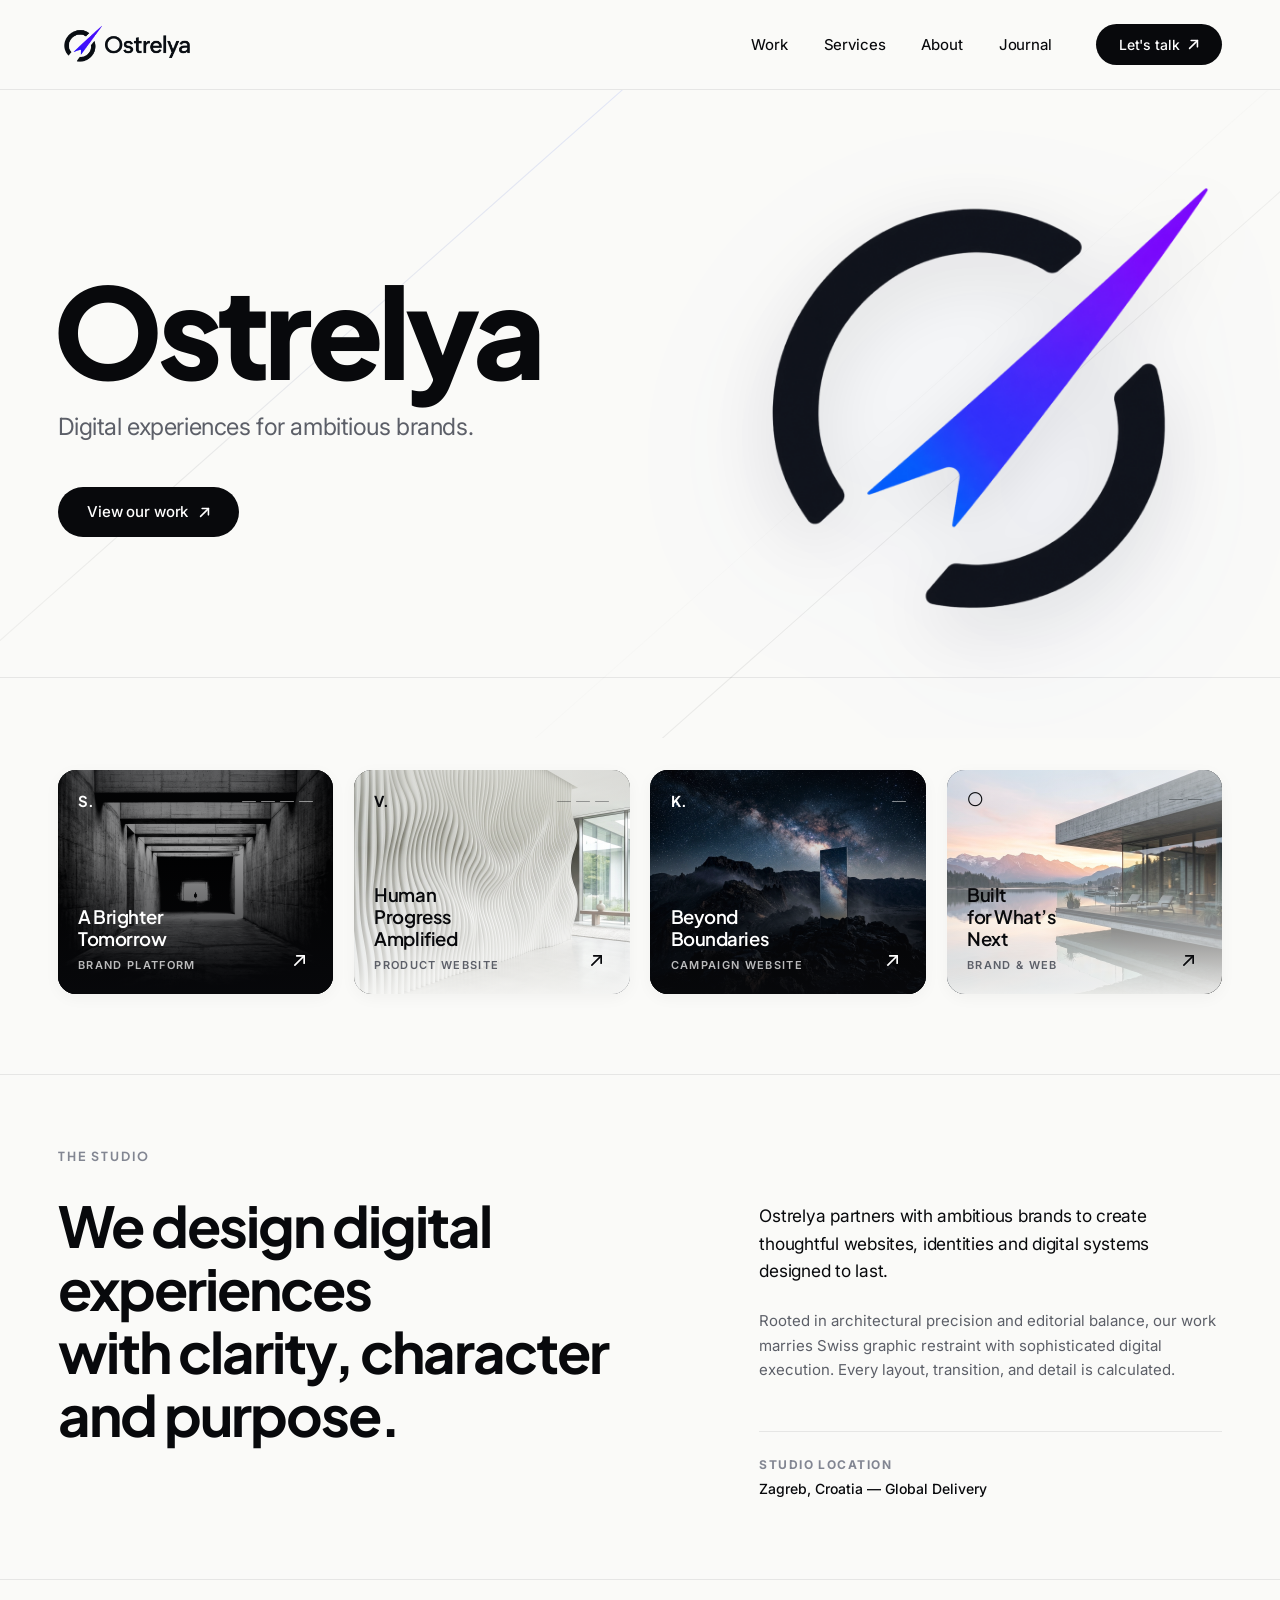
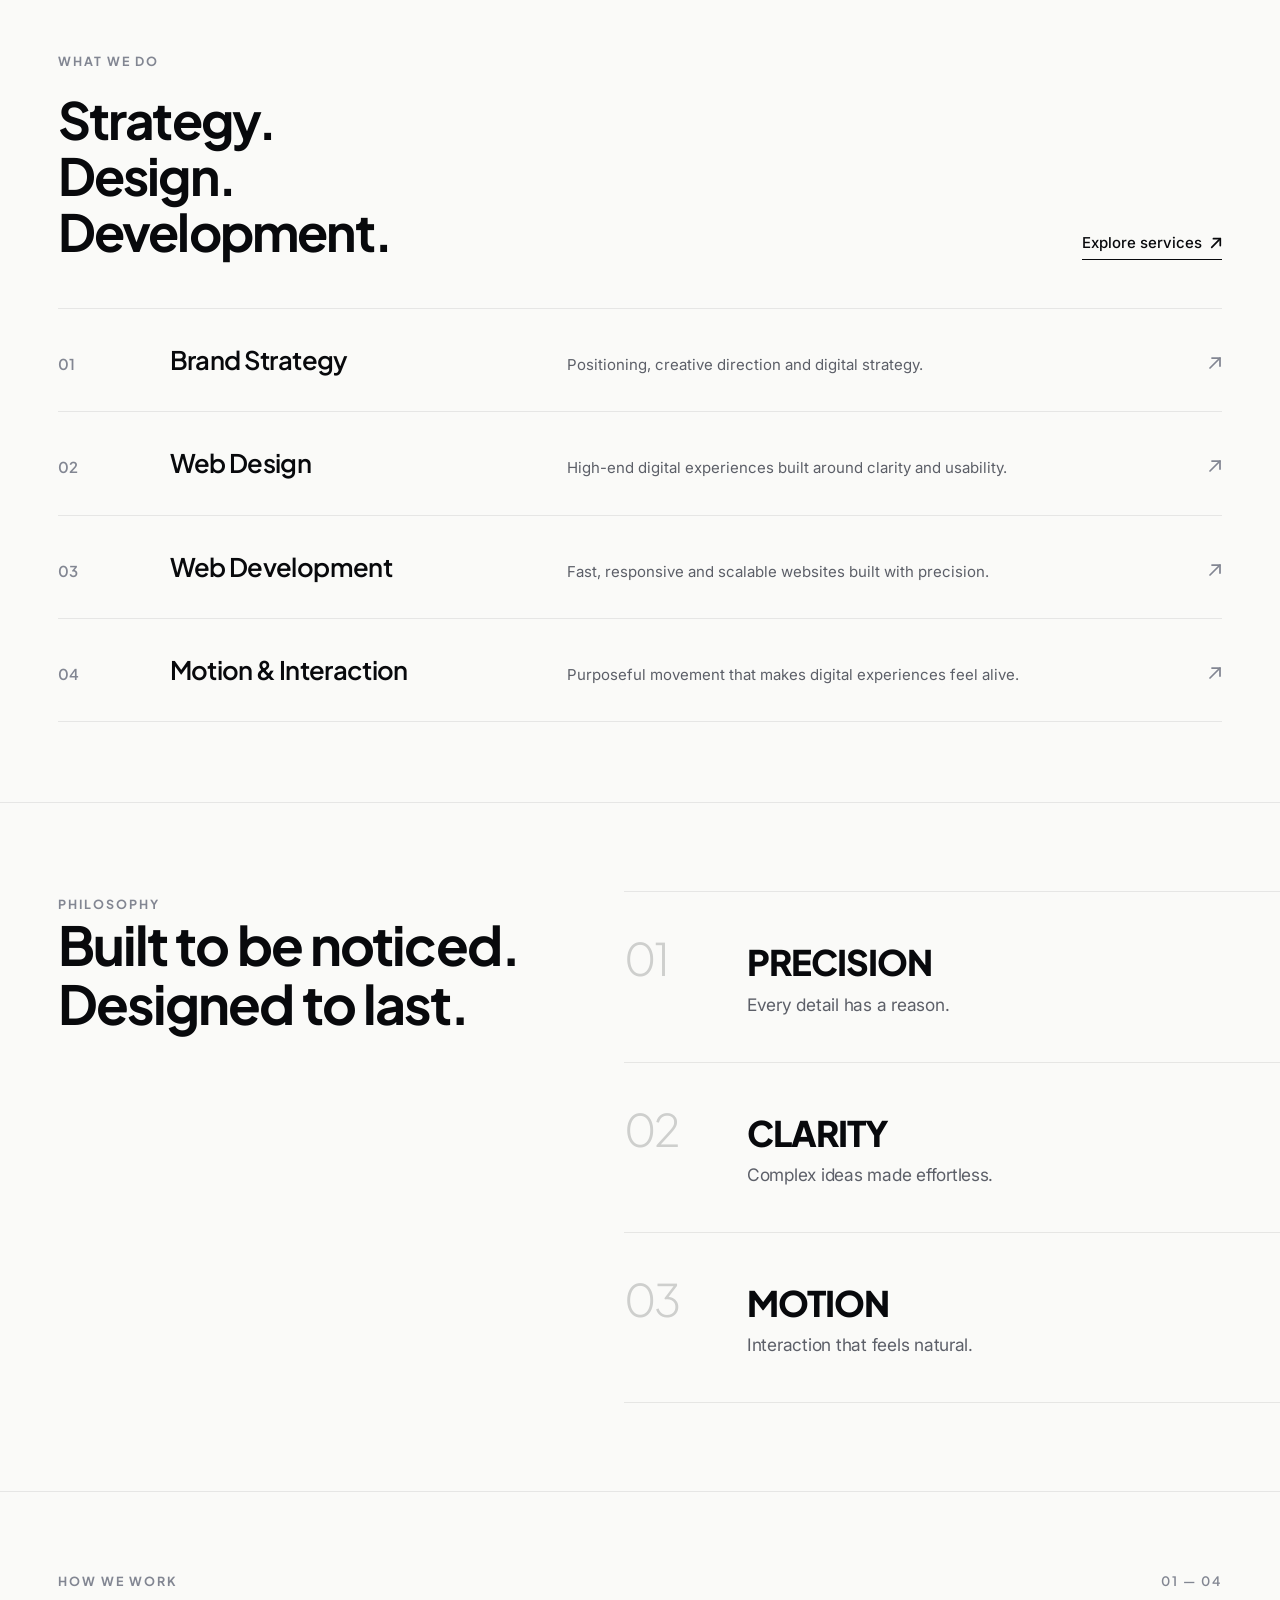
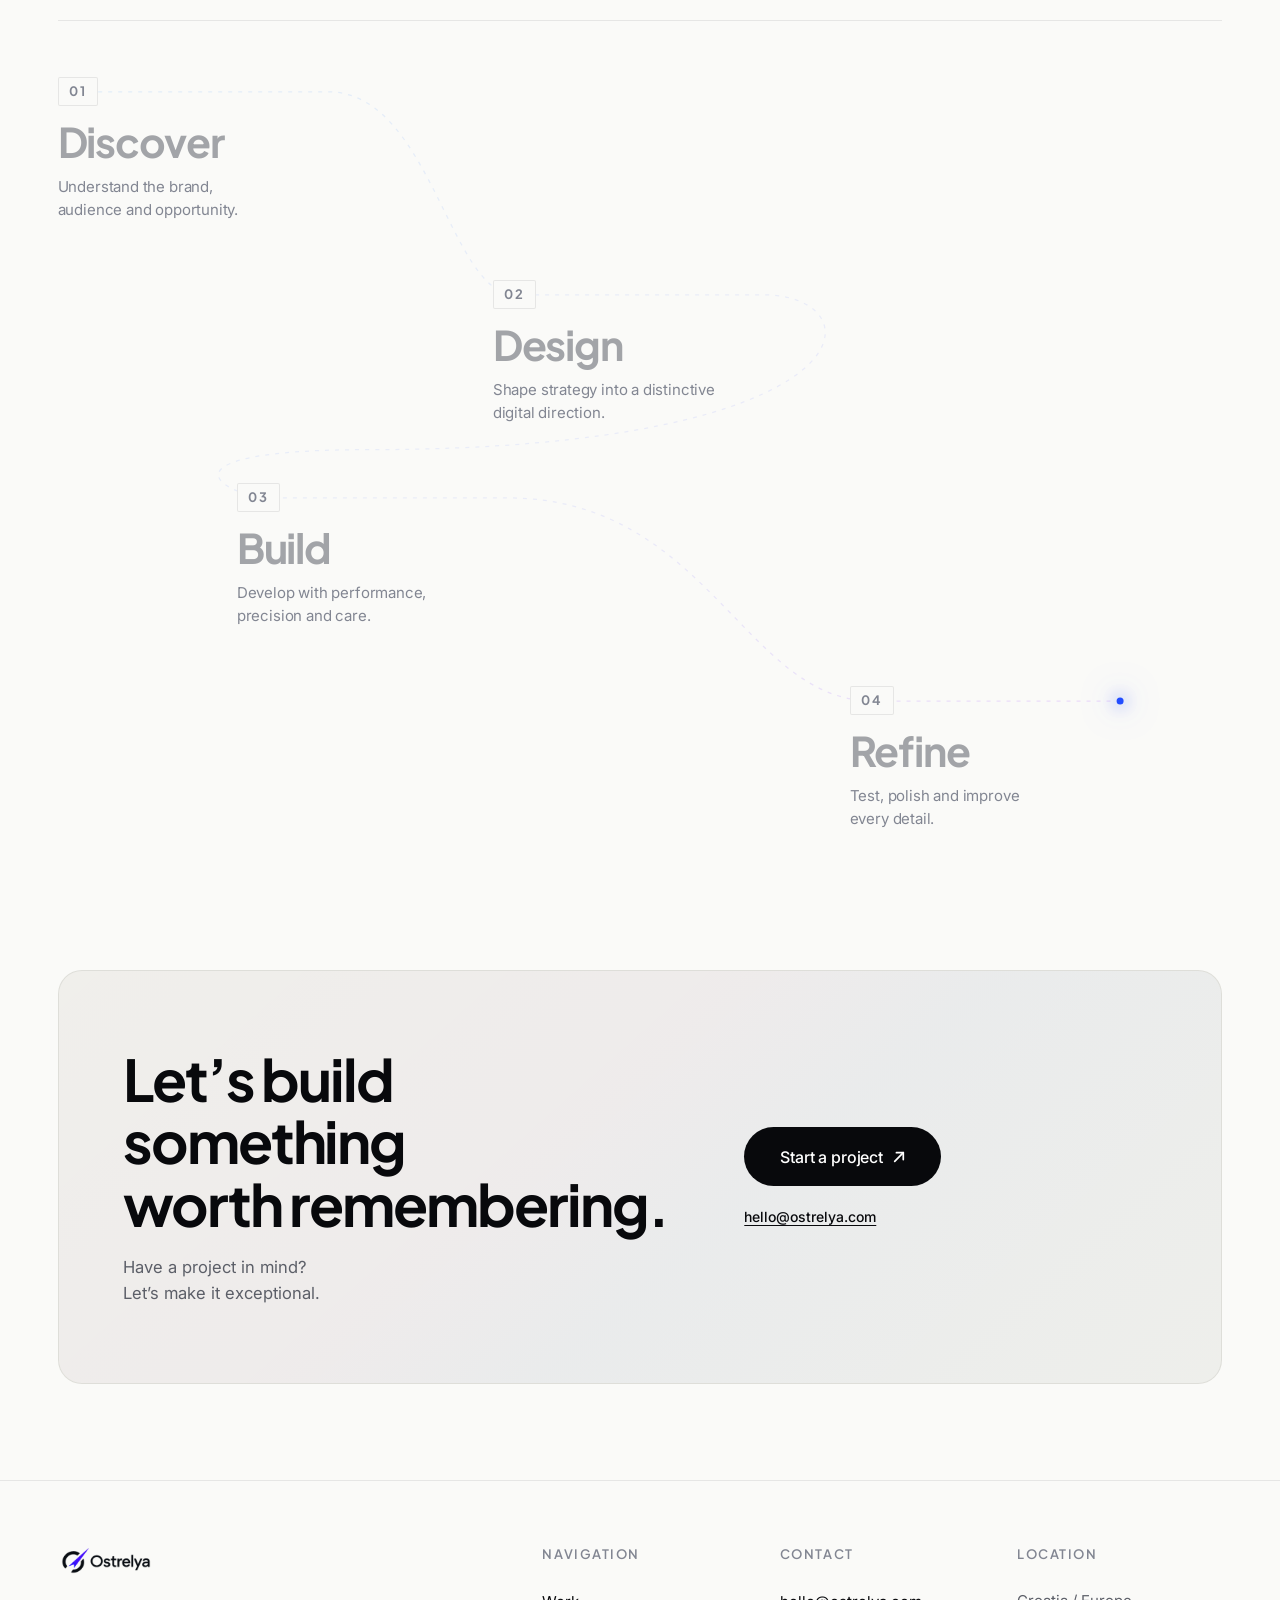
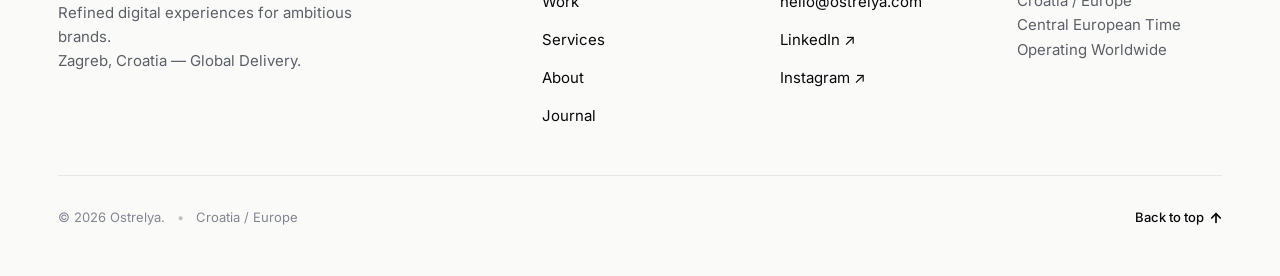
==== index.html @ 68c0d741 "feat: Initial commit for Ostrelya Studio homepage" ====
<!DOCTYPE html>
<html lang="en">
<head>
  <meta charset="UTF-8" />
  <meta name="viewport" content="width=device-width, initial-scale=1.0" />
  <title>Ostrelya — Digital Experiences for Ambitious Brands</title>
  <meta name="description" content="Ostrelya is a premium web design and development studio creating refined digital experiences for ambitious brands." />
  <meta name="theme-color" content="#FAFAF8" />

  <!-- Open Graph / Social -->
  <meta property="og:type" content="website" />
  <meta property="og:site_name" content="Ostrelya" />
  <meta property="og:title" content="Ostrelya — Digital Experiences for Ambitious Brands" />
  <meta property="og:description" content="Premium web design & development studio. Built with precision and architectural restraint." />
  <meta property="og:image" content="assets/reference-hero.jpg" />

  <link rel="icon" type="image/png" href="assets/symbol-dark.png" />

  <!-- Google Fonts: Inter & Plus Jakarta Sans -->
  <link rel="preconnect" href="https://fonts.googleapis.com" />
  <link rel="preconnect" href="https://fonts.gstatic.com" crossorigin />
  <link href="https://fonts.googleapis.com/css2?family=Inter:wght@300;400;500;600;700&family=Plus+Jakarta+Sans:wght@500;600;700;800&display=swap" rel="stylesheet" />

  <link rel="stylesheet" href="styles.css" />
</head>
<body>

  <!-- ==================== 1. STICKY NAVIGATION ==================== -->
  <header class="site-header" id="top" role="banner">
    <div class="nav-container">
      <a href="#top" class="brand-link" aria-label="Ostrelya Home">
        <img src="assets/logo-dark.png" alt="Ostrelya" width="146" height="42" class="brand-logo" />
      </a>

      <nav class="desktop-nav" aria-label="Main Navigation">
        <ul class="nav-links">
          <li><a href="#work" class="nav-link">Work</a></li>
          <li><a href="#services" class="nav-link">Services</a></li>
          <li><a href="#studio" class="nav-link">About</a></li>
          <li><a href="#journal" class="nav-link">Journal</a></li>
        </ul>

        <a href="#contact" class="btn-talk">
          <span>Let's talk</span>
          <svg class="icon-arrow" viewBox="0 0 14 14" width="11" height="11" fill="none" stroke="currentColor" stroke-width="2" stroke-linecap="round" stroke-linejoin="round" aria-hidden="true">
            <line x1="2" y1="12" x2="12" y2="2"></line>
            <polyline points="4 2 12 2 12 10"></polyline>
          </svg>
        </a>
      </nav>

      <!-- Mobile Hamburger Button -->
      <button class="mobile-toggle" id="mobileToggle" aria-label="Toggle navigation menu" aria-expanded="false" aria-controls="mobileMenu">
        <span class="bar"></span>
        <span class="bar"></span>
      </button>
    </div>

    <!-- Mobile Drawer -->
    <div class="mobile-drawer" id="mobileMenu" aria-hidden="true">
      <nav class="mobile-nav-links" aria-label="Mobile Navigation">
        <a href="#work" class="mobile-link">Work</a>
        <a href="#services" class="mobile-link">Services</a>
        <a href="#studio" class="mobile-link">About</a>
        <a href="#journal" class="mobile-link">Journal</a>
      </nav>
      <div class="mobile-cta-wrap">
        <a href="#contact" class="btn-talk w-full">
          <span>Let's talk</span>
          <svg class="icon-arrow" viewBox="0 0 14 14" width="12" height="12" fill="none" stroke="currentColor" stroke-width="2" stroke-linecap="round" stroke-linejoin="round" aria-hidden="true">
            <line x1="2" y1="12" x2="12" y2="2"></line>
            <polyline points="4 2 12 2 12 10"></polyline>
          </svg>
        </a>
      </div>
    </div>
  </header>

  <main id="main">

    <!-- ==================== 2. MAIN HERO ==================== -->
    <section class="hero-section" aria-label="Hero">
      <!-- Architectural diagonal hairline rules following Ostrelya arrow angle -->
      <div class="hero-architectural-lines" aria-hidden="true">
        <span class="diagonal-line line-tangent-tip"></span>
        <span class="diagonal-line line-tangent-base"></span>
        <span class="diagonal-line line-cross-field"></span>
      </div>

      <div class="hero-container">
        <!-- Left Column: Typographic Mass -->
        <div class="hero-content">
          <h1 class="hero-title">Ostrelya</h1>
          <p class="hero-tagline">Digital experiences for ambitious brands.</p>
          <div class="hero-cta-group">
            <a href="#work" class="btn-primary">
              <span>View our work</span>
              <svg class="icon-arrow" viewBox="0 0 14 14" width="11" height="11" fill="none" stroke="currentColor" stroke-width="2" stroke-linecap="round" stroke-linejoin="round" aria-hidden="true">
                <line x1="2" y1="12" x2="12" y2="2"></line>
                <polyline points="4 2 12 2 12 10"></polyline>
              </svg>
            </a>
          </div>
        </div>

        <!-- Right Column: Massive Official Emblem -->
        <div class="hero-emblem-wrap">
          <div class="emblem-stage">
            <img
              src="assets/symbol-dark.png"
              alt="Ostrelya emblem"
              class="hero-emblem"
              width="600"
              height="600"
              fetchpriority="high"
            />
          </div>
        </div>
      </div>

      <!-- Subtle Hairline Horizontal Divider -->
      <div class="hero-divider" aria-hidden="true"></div>
    </section>

    <!-- ==================== 3. FEATURED WORK ==================== -->
    <section class="work-section" id="work" aria-label="Featured Work">
      <div class="page-container">
        <div class="work-grid">

          <!-- Card 01: S. / A Brighter Tomorrow -->
          <article class="project-card card-dark" data-project="01">
            <a href="#contact" class="card-inner-link" aria-label="View project A Brighter Tomorrow">
              <div class="card-media">
                <img src="assets/project-1.jpg" alt="A Brighter Tomorrow" class="card-image" loading="lazy" />
                <div class="card-overlay" aria-hidden="true"></div>
              </div>

              <!-- Top indicators -->
              <div class="card-top">
                <span class="indicator-symbol">S.</span>
                <span class="indicator-dashes" aria-hidden="true">
                  <i></i><i></i><i></i><i></i>
                </span>
              </div>

              <!-- Bottom details -->
              <div class="card-bottom">
                <div class="card-meta">
                  <h2 class="card-title">A Brighter<br />Tomorrow</h2>
                  <span class="card-category">BRAND PLATFORM</span>
                </div>
                <div class="card-arrow-wrap" aria-hidden="true">
                  <svg class="card-arrow" viewBox="0 0 14 14" width="13" height="13" fill="none" stroke="currentColor" stroke-width="1.8" stroke-linecap="round" stroke-linejoin="round">
                    <line x1="2" y1="12" x2="12" y2="2"></line>
                    <polyline points="4 2 12 2 12 10"></polyline>
                  </svg>
                </div>
              </div>
            </a>
          </article>

          <!-- Card 02: V. / Human Progress Amplified -->
          <article class="project-card card-light" data-project="02">
            <a href="#contact" class="card-inner-link" aria-label="View project Human Progress Amplified">
              <div class="card-media">
                <img src="assets/project-2.jpg" alt="Human Progress Amplified" class="card-image" loading="lazy" />
                <div class="card-overlay" aria-hidden="true"></div>
              </div>

              <!-- Top indicators -->
              <div class="card-top">
                <span class="indicator-symbol">V.</span>
                <span class="indicator-dashes" aria-hidden="true">
                  <i></i><i></i><i></i>
                </span>
              </div>

              <!-- Bottom details -->
              <div class="card-bottom">
                <div class="card-meta">
                  <h2 class="card-title">Human<br />Progress<br />Amplified</h2>
                  <span class="card-category">PRODUCT WEBSITE</span>
                </div>
                <div class="card-arrow-wrap" aria-hidden="true">
                  <svg class="card-arrow" viewBox="0 0 14 14" width="13" height="13" fill="none" stroke="currentColor" stroke-width="1.8" stroke-linecap="round" stroke-linejoin="round">
                    <line x1="2" y1="12" x2="12" y2="2"></line>
                    <polyline points="4 2 12 2 12 10"></polyline>
                  </svg>
                </div>
              </div>
            </a>
          </article>

          <!-- Card 03: K. / Beyond Boundaries -->
          <article class="project-card card-dark" data-project="03">
            <a href="#contact" class="card-inner-link" aria-label="View project Beyond Boundaries">
              <div class="card-media">
                <img src="assets/project-3.jpg" alt="Beyond Boundaries" class="card-image" loading="lazy" />
                <div class="card-overlay" aria-hidden="true"></div>
              </div>

              <!-- Top indicators -->
              <div class="card-top">
                <span class="indicator-symbol">K.</span>
                <span class="indicator-dashes" aria-hidden="true">
                  <i></i>
                </span>
              </div>

              <!-- Bottom details -->
              <div class="card-bottom">
                <div class="card-meta">
                  <h2 class="card-title">Beyond<br />Boundaries</h2>
                  <span class="card-category">CAMPAIGN WEBSITE</span>
                </div>
                <div class="card-arrow-wrap" aria-hidden="true">
                  <svg class="card-arrow" viewBox="0 0 14 14" width="13" height="13" fill="none" stroke="currentColor" stroke-width="1.8" stroke-linecap="round" stroke-linejoin="round">
                    <line x1="2" y1="12" x2="12" y2="2"></line>
                    <polyline points="4 2 12 2 12 10"></polyline>
                  </svg>
                </div>
              </div>
            </a>
          </article>

          <!-- Card 04: ○ / Built for What's Next -->
          <article class="project-card card-light" data-project="04">
            <a href="#contact" class="card-inner-link" aria-label="View project Built for What's Next">
              <div class="card-media">
                <img src="assets/project-4.jpg" alt="Built for What's Next" class="card-image" loading="lazy" />
                <div class="card-overlay" aria-hidden="true"></div>
              </div>

              <!-- Top indicators -->
              <div class="card-top">
                <span class="indicator-symbol glyph-circle">○</span>
                <span class="indicator-dashes" aria-hidden="true">
                  <i></i><i></i>
                </span>
              </div>

              <!-- Bottom details -->
              <div class="card-bottom">
                <div class="card-meta">
                  <h2 class="card-title">Built<br />for What’s<br />Next</h2>
                  <span class="card-category">BRAND &amp; WEB</span>
                </div>
                <div class="card-arrow-wrap" aria-hidden="true">
                  <svg class="card-arrow" viewBox="0 0 14 14" width="13" height="13" fill="none" stroke="currentColor" stroke-width="1.8" stroke-linecap="round" stroke-linejoin="round">
                    <line x1="2" y1="12" x2="12" y2="2"></line>
                    <polyline points="4 2 12 2 12 10"></polyline>
                  </svg>
                </div>
              </div>
            </a>
          </article>

        </div>
      </div>
    </section>

    <!-- ==================== 4. STUDIO POSITIONING ==================== -->
    <section class="studio-section" id="studio" aria-label="The Studio">
      <div class="page-container">
        <div class="section-eyebrow">THE STUDIO</div>

        <div class="studio-layout">
          <div class="studio-statement">
            <h2 class="statement-headline">
              We design digital experiences<br class="desktop-break" />with clarity, character<br class="desktop-break" />and purpose.
            </h2>
          </div>

          <div class="studio-narrative">
            <p class="narrative-p">
              Ostrelya partners with ambitious brands to create thoughtful websites, identities and digital systems designed to last.
            </p>
            <p class="narrative-sub">
              Rooted in architectural precision and editorial balance, our work marries Swiss graphic restraint with sophisticated digital execution. Every layout, transition, and detail is calculated.
            </p>
            <div class="studio-signature">
              <span class="sig-label">STUDIO LOCATION</span>
              <span class="sig-val">Zagreb, Croatia &mdash; Global Delivery</span>
            </div>
          </div>
        </div>
      </div>
    </section>

    <!-- ==================== 5. SERVICES PREVIEW ==================== -->
    <section class="services-section" id="services" aria-label="Services Preview">
      <div class="page-container">
        <div class="services-header">
          <div class="services-header-left">
            <div class="section-eyebrow">WHAT WE DO</div>
            <h2 class="services-headline">Strategy.<br />Design.<br />Development.</h2>
          </div>
          <div class="services-header-right">
            <a href="#contact" class="services-cta-link">
              <span>Explore services</span>
              <svg class="icon-arrow" viewBox="0 0 14 14" width="12" height="12" fill="none" stroke="currentColor" stroke-width="2" stroke-linecap="round" stroke-linejoin="round" aria-hidden="true">
                <line x1="2" y1="12" x2="12" y2="2"></line>
                <polyline points="4 2 12 2 12 10"></polyline>
              </svg>
            </a>
          </div>
        </div>

        <div class="services-list" role="list">
          <!-- Service 01 -->
          <div class="service-row" role="listitem">
            <span class="service-num">01</span>
            <div class="service-title-col">
              <h3 class="service-title">Brand Strategy</h3>
            </div>
            <div class="service-desc-col">
              <p class="service-desc">Positioning, creative direction and digital strategy.</p>
            </div>
            <div class="service-arrow-col" aria-hidden="true">
              <svg viewBox="0 0 14 14" width="14" height="14" fill="none" stroke="currentColor" stroke-width="1.75" stroke-linecap="round" stroke-linejoin="round">
                <line x1="2" y1="12" x2="12" y2="2"></line>
                <polyline points="4 2 12 2 12 10"></polyline>
              </svg>
            </div>
          </div>

          <!-- Service 02 -->
          <div class="service-row" role="listitem">
            <span class="service-num">02</span>
            <div class="service-title-col">
              <h3 class="service-title">Web Design</h3>
            </div>
            <div class="service-desc-col">
              <p class="service-desc">High-end digital experiences built around clarity and usability.</p>
            </div>
            <div class="service-arrow-col" aria-hidden="true">
              <svg viewBox="0 0 14 14" width="14" height="14" fill="none" stroke="currentColor" stroke-width="1.75" stroke-linecap="round" stroke-linejoin="round">
                <line x1="2" y1="12" x2="12" y2="2"></line>
                <polyline points="4 2 12 2 12 10"></polyline>
              </svg>
            </div>
          </div>

          <!-- Service 03 -->
          <div class="service-row" role="listitem">
            <span class="service-num">03</span>
            <div class="service-title-col">
              <h3 class="service-title">Web Development</h3>
            </div>
            <div class="service-desc-col">
              <p class="service-desc">Fast, responsive and scalable websites built with precision.</p>
            </div>
            <div class="service-arrow-col" aria-hidden="true">
              <svg viewBox="0 0 14 14" width="14" height="14" fill="none" stroke="currentColor" stroke-width="1.75" stroke-linecap="round" stroke-linejoin="round">
                <line x1="2" y1="12" x2="12" y2="2"></line>
                <polyline points="4 2 12 2 12 10"></polyline>
              </svg>
            </div>
          </div>

          <!-- Service 04 -->
          <div class="service-row" role="listitem">
            <span class="service-num">04</span>
            <div class="service-title-col">
              <h3 class="service-title">Motion &amp; Interaction</h3>
            </div>
            <div class="service-desc-col">
              <p class="service-desc">Purposeful movement that makes digital experiences feel alive.</p>
            </div>
            <div class="service-arrow-col" aria-hidden="true">
              <svg viewBox="0 0 14 14" width="14" height="14" fill="none" stroke="currentColor" stroke-width="1.75" stroke-linecap="round" stroke-linejoin="round">
                <line x1="2" y1="12" x2="12" y2="2"></line>
                <polyline points="4 2 12 2 12 10"></polyline>
              </svg>
            </div>
          </div>
        </div>
      </div>
    </section>

    <!-- ==================== 6. PHILOSOPHY ==================== -->
    <section class="philosophy-section" id="philosophy" aria-label="Philosophy">
      <div class="page-container">
        <div class="philosophy-layout">
          <!-- Left Column (42%): Large Headline & Eyebrow -->
          <div class="philosophy-header-col">
            <span class="section-eyebrow">PHILOSOPHY</span>
            <h2 class="philosophy-headline">
              Built to be noticed.<br />Designed to last.
            </h2>
          </div>

          <!-- Right Column (58%): Asymmetrical Vertical Editorial List -->
          <div class="philosophy-list-col">
            <!-- Principle 01 -->
            <div class="philosophy-item">
              <span class="philosophy-accent-line" aria-hidden="true"></span>
              <div class="philosophy-item-main">
                <span class="philosophy-num">01</span>
                <div class="philosophy-body">
                  <h3 class="philosophy-title">PRECISION</h3>
                  <p class="philosophy-desc">Every detail has a reason.</p>
                </div>
              </div>
            </div>

            <!-- Principle 02 -->
            <div class="philosophy-item">
              <span class="philosophy-accent-line" aria-hidden="true"></span>
              <div class="philosophy-item-main">
                <span class="philosophy-num">02</span>
                <div class="philosophy-body">
                  <h3 class="philosophy-title">CLARITY</h3>
                  <p class="philosophy-desc">Complex ideas made effortless.</p>
                </div>
              </div>
            </div>

            <!-- Principle 03 -->
            <div class="philosophy-item">
              <span class="philosophy-accent-line" aria-hidden="true"></span>
              <div class="philosophy-item-main">
                <span class="philosophy-num">03</span>
                <div class="philosophy-body">
                  <h3 class="philosophy-title">MOTION</h3>
                  <p class="philosophy-desc">Interaction that feels natural.</p>
                </div>
              </div>
            </div>
          </div>
        </div>
      </div>
    </section>

    <!-- ==================== 7. HOW WE WORK ==================== -->
    <section class="process-section" id="process" aria-label="How We Work">
      <div class="page-container">
        <div class="process-header">
          <span class="section-eyebrow">HOW WE WORK</span>
          <span class="process-range-label" aria-hidden="true">01 &mdash; 04</span>
        </div>

        <div class="process-stage" id="processStage">
          <!-- Dynamic architectural Bézier trajectory connecting 01 -> 02 -> 03 -> 04 -->
          <svg class="process-trajectory-svg" id="processSvg" fill="none" aria-hidden="true">
            <defs>
              <linearGradient id="processLineGrad" x1="0%" y1="0%" x2="100%" y2="100%">
                <stop offset="0%" stop-color="#087BFF" stop-opacity="0.2" />
                <stop offset="50%" stop-color="#224DFF" stop-opacity="0.15" />
                <stop offset="100%" stop-color="#8500FF" stop-opacity="0.25" />
              </linearGradient>
              <linearGradient id="processActiveGrad" x1="0%" y1="0%" x2="100%" y2="100%">
                <stop offset="0%" stop-color="#087BFF" />
                <stop offset="45%" stop-color="#224DFF" />
                <stop offset="100%" stop-color="#8500FF" />
              </linearGradient>
            </defs>
            <!-- Faint Base Guide Path (Dashed Architectural Line) -->
            <path class="process-path-base" id="processPathBase" d="M 60 120 C 240 120, 360 200, 460 240 C 520 280, 260 380, 220 420 C 180 460, 600 520, 880 560" stroke="url(#processLineGrad)" stroke-width="1.25" stroke-dasharray="3 5" />
            <!-- Active Illuminated Path (Scroll-driven progressive draw) -->
            <path class="process-path-active" id="processPathActive" d="M 60 120 C 240 120, 360 200, 460 240 C 520 280, 260 380, 220 420 C 180 460, 600 520, 880 560" stroke="url(#processActiveGrad)" stroke-width="1.75" />
            <!-- Traveling Needle Tracer Pulse -->
            <circle class="process-tracer-dot" id="processTracerDot" r="3.5" fill="#224DFF" />
          </svg>

          <!-- Asymmetric Staggered Steps -->
          <div class="process-staggered-track">
            <!-- Step 01: Discover (Aligned toward Left) -->
            <div class="process-node node-1" data-step="1">
              <span class="process-step-num">01</span>
              <h3 class="process-step-title">Discover</h3>
              <p class="process-step-desc">Understand the brand,<br />audience and opportunity.</p>
            </div>

            <!-- Step 02: Design (Slightly further Right) -->
            <div class="process-node node-2" data-step="2">
              <span class="process-step-num">02</span>
              <h3 class="process-step-title">Design</h3>
              <p class="process-step-desc">Shape strategy into a distinctive<br />digital direction.</p>
            </div>

            <!-- Step 03: Build (Moves back toward Center/Left) -->
            <div class="process-node node-3" data-step="3">
              <span class="process-step-num">03</span>
              <h3 class="process-step-title">Build</h3>
              <p class="process-step-desc">Develop with performance,<br />precision and care.</p>
            </div>

            <!-- Step 04: Refine (Furthest toward Right) -->
            <div class="process-node node-4" data-step="4">
              <span class="process-step-num">04</span>
              <h3 class="process-step-title">Refine</h3>
              <p class="process-step-desc">Test, polish and improve<br />every detail.</p>
            </div>
          </div>
        </div>
      </div>
    </section>

    <!-- ==================== 8. LARGE CLOSING CTA ==================== -->
    <section class="closing-cta-section" id="contact" aria-label="Closing Call to Action">
      <div class="page-container">
        <div class="cta-panel">
          <div class="cta-diagonal-accent" aria-hidden="true"></div>

          <div class="cta-panel-content">
            <div class="cta-text-group">
              <h2 class="cta-title">Let’s build something<br />worth remembering.</h2>
              <p class="cta-sub">Have a project in mind?<br />Let’s make it exceptional.</p>
            </div>

            <div class="cta-action-group">
              <a href="mailto:hello@ostrelya.com" class="btn-primary btn-cta-large">
                <span>Start a project</span>
                <svg class="icon-arrow" viewBox="0 0 14 14" width="12" height="12" fill="none" stroke="currentColor" stroke-width="2" stroke-linecap="round" stroke-linejoin="round" aria-hidden="true">
                  <line x1="2" y1="12" x2="12" y2="2"></line>
                  <polyline points="4 2 12 2 12 10"></polyline>
                </svg>
              </a>
              <span class="cta-direct-email"><a href="mailto:hello@ostrelya.com">hello@ostrelya.com</a></span>
            </div>
          </div>
        </div>
      </div>
    </section>

  </main>

  <!-- ==================== 9. FOOTER ==================== -->
  <footer class="site-footer" id="journal" role="contentinfo">
    <div class="page-container">
      <div class="footer-top">
        <div class="footer-brand-col">
          <a href="#top" class="footer-logo-link" aria-label="Ostrelya back to top">
            <img src="assets/logo-dark.png" alt="Ostrelya" width="168" height="48" class="footer-logo-img" />
          </a>
          <p class="footer-brand-tagline">
            Refined digital experiences for ambitious brands.<br />Zagreb, Croatia &mdash; Global Delivery.
          </p>
        </div>

        <div class="footer-links-grid">
          <div class="footer-nav-col">
            <span class="footer-col-heading">Navigation</span>
            <ul class="footer-list">
              <li><a href="#work">Work</a></li>
              <li><a href="#services">Services</a></li>
              <li><a href="#studio">About</a></li>
              <li><a href="#journal">Journal</a></li>
            </ul>
          </div>

          <div class="footer-nav-col">
            <span class="footer-col-heading">Contact</span>
            <ul class="footer-list">
              <li><a href="mailto:hello@ostrelya.com">hello@ostrelya.com</a></li>
              <li><a href="https://linkedin.com" target="_blank" rel="noopener noreferrer">LinkedIn ↗</a></li>
              <li><a href="https://instagram.com" target="_blank" rel="noopener noreferrer">Instagram ↗</a></li>
            </ul>
          </div>

          <div class="footer-nav-col">
            <span class="footer-col-heading">Location</span>
            <p class="footer-location-text">
              Croatia / Europe<br />
              Central European Time<br />
              Operating Worldwide
            </p>
          </div>
        </div>
      </div>

      <div class="footer-bottom">
        <div class="footer-bottom-left">
          <span class="copyright">&copy; 2026 Ostrelya.</span>
          <span class="footer-bullet" aria-hidden="true">&bull;</span>
          <span class="location-badge">Croatia / Europe</span>
        </div>

        <div class="footer-bottom-right">
          <a href="#top" class="back-to-top" id="backToTop">
            <span>Back to top</span>
            <svg viewBox="0 0 14 14" width="12" height="12" fill="none" stroke="currentColor" stroke-width="2" stroke-linecap="round" stroke-linejoin="round" aria-hidden="true">
              <line x1="7" y1="12" x2="7" y2="2"></line>
              <polyline points="2 7 7 2 12 7"></polyline>
            </svg>
          </a>
        </div>
      </div>
    </div>
  </footer>

  <script src="script.js"></script>
</body>
</html>
---- styles.css ----
/* ==========================================================================
   OSTRELYA STUDIO — COMPREHENSIVE DESIGN SYSTEM
   Brand: Ostrelya
   Aesthetic: Premium European Design Studio + Swiss Graphic Restraint
   ========================================================================== */

/* -------------------- 1. TOKENS & VARIABLES -------------------- */
:root {
  /* Warm off-white system */
  --bg-canvas: #FAFAF8;
  --bg-canvas-subtle: #F5F5F0;
  --bg-panel: #F1F1EB;
  --bg-panel-hover: #EBEBE4;
  --bg-pure: #FFFFFF;

  /* Typographic Inks */
  --text-primary: #08090C;
  --text-secondary: #5C5F68;
  --text-muted: #828692;
  --text-light: #FFFFFF;
  --text-light-muted: rgba(255, 255, 255, 0.75);

  /* Hairlines & Dividers */
  --border-hairline: rgba(8, 9, 12, 0.08);
  --border-hairline-strong: rgba(8, 9, 12, 0.16);

  /* Brand Accent: Ostrelya electric blue -> violet */
  --grad-ostrelya: linear-gradient(135deg, #087BFF 0%, #224DFF 45%, #5830FF 80%, #8500FF 100%);
  --accent-blue: #087BFF;
  --accent-electric: #224DFF;
  --accent-violet: #8500FF;

  /* Typography */
  --font-display: 'Plus Jakarta Sans', -apple-system, BlinkMacSystemFont, 'Segoe UI', Roboto, Helvetica, Arial, sans-serif;
  --font-sans: 'Inter', -apple-system, BlinkMacSystemFont, 'Segoe UI', Roboto, Helvetica, Arial, sans-serif;

  /* Dimensions */
  --container-max: 1440px;
  --container-pad: clamp(1.75rem, 4.5vw, 4.5rem);
  --header-height: 90px;
  --radius-card: 18px;
  --radius-pill: 9999px;

  /* Motion Curves */
  --ease-out-expo: cubic-bezier(0.16, 1, 0.3, 1);
  --transition-fast: 0.25s var(--ease-out-expo);
  --transition-medium: 0.45s var(--ease-out-expo);
  --transition-slow: 0.75s var(--ease-out-expo);
}

/* -------------------- 2. RESET & BASE -------------------- */
*, *::before, *::after {
  box-sizing: border-box;
  margin: 0;
  padding: 0;
}

html {
  font-size: 16px;
  scroll-behavior: smooth;
  -webkit-font-smoothing: antialiased;
  -moz-osx-font-smoothing: grayscale;
  background-color: var(--bg-canvas);
  color: var(--text-primary);
}

body {
  font-family: var(--font-sans);
  background-color: var(--bg-canvas);
  color: var(--text-primary);
  line-height: 1.5;
  overflow-x: hidden;
  position: relative;
}

img, svg {
  display: block;
  max-width: 100%;
}

a {
  color: inherit;
  text-decoration: none;
}

button {
  background: none;
  border: none;
  font: inherit;
  cursor: pointer;
}

ul, ol {
  list-style: none;
}

.page-container {
  width: 100%;
  max-width: var(--container-max);
  margin-inline: auto;
  padding-inline: var(--container-pad);
}

.section-eyebrow {
  font-family: var(--font-display);
  font-size: 0.78125rem;
  font-weight: 700;
  letter-spacing: 0.16em;
  text-transform: uppercase;
  color: var(--text-muted);
  margin-bottom: 1.25rem;
}

/* -------------------- 3. STICKY NAVIGATION -------------------- */
.site-header {
  position: sticky;
  top: 0;
  left: 0;
  width: 100%;
  height: var(--header-height);
  z-index: 100;
  background-color: var(--bg-canvas);
  border-bottom: 1px solid var(--border-hairline);
  transition: background-color var(--transition-fast), border-color var(--transition-fast), box-shadow var(--transition-fast);
}

.site-header.scrolled {
  background-color: rgba(250, 250, 248, 0.94);
  backdrop-filter: blur(12px);
  -webkit-backdrop-filter: blur(12px);
  box-shadow: 0 4px 20px rgba(8, 9, 12, 0.03);
}

.nav-container {
  width: 100%;
  max-width: var(--container-max);
  height: 100%;
  margin-inline: auto;
  padding-inline: var(--container-pad);
  display: flex;
  align-items: center;
  justify-content: space-between;
}

.brand-link {
  display: flex;
  align-items: center;
  transition: opacity var(--transition-fast);
}

.brand-link:hover {
  opacity: 0.85;
}

.brand-logo {
  height: clamp(44px, 3.6vw, 52px);
  width: auto;
  object-fit: contain;
}

.desktop-nav {
  display: flex;
  align-items: center;
  gap: 2.75rem;
}

.nav-links {
  display: flex;
  align-items: center;
  gap: 2.25rem;
}

.nav-link {
  font-family: var(--font-sans);
  font-size: 0.9375rem;
  font-weight: 450;
  color: var(--text-primary);
  letter-spacing: -0.01em;
  transition: color var(--transition-fast);
}

.nav-link:hover {
  color: var(--text-secondary);
}

.btn-talk {
  display: inline-flex;
  align-items: center;
  gap: 0.55rem;
  background-color: var(--text-primary);
  color: var(--text-light);
  font-family: var(--font-sans);
  font-size: 0.875rem;
  font-weight: 500;
  letter-spacing: -0.01em;
  padding: 0.65rem 1.45rem;
  border-radius: var(--radius-pill);
  transition: background-color var(--transition-fast), transform var(--transition-fast);
}

.btn-talk:hover {
  background-color: #1a1c22;
  transform: translateY(-1px);
}

.btn-talk .icon-arrow,
.btn-primary .icon-arrow,
.services-cta-link .icon-arrow {
  transition: transform var(--transition-fast);
}

.btn-talk:hover .icon-arrow,
.btn-primary:hover .icon-arrow,
.services-cta-link:hover .icon-arrow {
  transform: translate(2px, -2px);
}

/* Mobile Toggle */
.mobile-toggle {
  display: none;
  flex-direction: column;
  justify-content: center;
  gap: 5px;
  width: 32px;
  height: 32px;
}

.mobile-toggle .bar {
  display: block;
  width: 22px;
  height: 1.75px;
  background-color: var(--text-primary);
  transition: transform var(--transition-fast), opacity var(--transition-fast);
}

.mobile-toggle.active .bar:first-child {
  transform: translateY(3.5px) rotate(45deg);
}

.mobile-toggle.active .bar:last-child {
  transform: translateY(-3.5px) rotate(-45deg);
}

.mobile-drawer {
  display: none;
}

/* -------------------- 4. HERO SECTION -------------------- */
.hero-section {
  position: relative;
  width: 100%;
  min-height: calc(82vh - var(--header-height));
  display: flex;
  flex-direction: column;
  justify-content: center;
  overflow: hidden;
  padding-top: clamp(2.5rem, 5vh, 4rem);
  padding-bottom: clamp(1.5rem, 3vh, 2.5rem);
}

/* Architectural Hairline Rules Aligned to Needle Angle (-42deg) */
.hero-architectural-lines {
  position: absolute;
  inset: 0;
  pointer-events: none;
  z-index: 1;
  overflow: hidden;
}

.diagonal-line {
  position: absolute;
  height: 1px;
  transform: rotate(-41.5deg);
  transform-origin: center;
  pointer-events: none;
}

/* Line extending from needle tip to top-right of page */
.line-tangent-tip {
  width: 180vw;
  top: 15%;
  right: -30%;
  background: linear-gradient(90deg, rgba(8, 9, 12, 0) 0%, rgba(8, 9, 12, 0.07) 30%, rgba(34, 77, 255, 0.12) 60%, rgba(8, 9, 12, 0) 100%);
}

/* Line passing through the lower-left circle and needle base */
.line-tangent-base {
  width: 180vw;
  top: 68%;
  left: -20%;
  background: linear-gradient(90deg, rgba(8, 9, 12, 0) 0%, rgba(8, 9, 12, 0.07) 40%, rgba(8, 9, 12, 0.05) 75%, rgba(8, 9, 12, 0) 100%);
}

/* Subtle cross-field tension line */
.line-cross-field {
  width: 180vw;
  top: 42%;
  left: -15%;
  opacity: 0.45;
  background: linear-gradient(90deg, rgba(8, 9, 12, 0) 0%, rgba(8, 9, 12, 0.05) 50%, rgba(8, 9, 12, 0) 100%);
}

.hero-container {
  position: relative;
  z-index: 2;
  width: 100%;
  max-width: var(--container-max);
  margin-inline: auto;
  padding-inline: var(--container-pad);
  display: grid;
  grid-template-columns: 1.15fr 0.85fr;
  align-items: center;
  gap: clamp(2rem, 4vw, 5rem);
}

.hero-content {
  display: flex;
  flex-direction: column;
  align-items: flex-start;
  max-width: 680px;
}

.hero-title {
  font-family: var(--font-display);
  font-size: clamp(4.5rem, 9.8vw, 9.5rem);
  font-weight: 800;
  letter-spacing: -0.045em;
  line-height: 0.92;
  color: var(--text-primary);
  margin-bottom: 1.5rem;
  margin-left: -0.035em;
}

.hero-tagline {
  font-family: var(--font-sans);
  font-size: clamp(1.2rem, 1.85vw, 1.625rem);
  font-weight: 400;
  line-height: 1.35;
  color: var(--text-secondary);
  letter-spacing: -0.018em;
  margin-bottom: 2.75rem;
}

.btn-primary {
  display: inline-flex;
  align-items: center;
  gap: 0.65rem;
  background-color: var(--text-primary);
  color: var(--text-light);
  font-family: var(--font-sans);
  font-size: 0.9375rem;
  font-weight: 500;
  letter-spacing: -0.01em;
  padding: 0.85rem 1.85rem;
  border-radius: var(--radius-pill);
  transition: background-color var(--transition-fast), transform var(--transition-fast), box-shadow var(--transition-fast);
}

.btn-primary:hover {
  background-color: #1a1c22;
  transform: translateY(-2px);
  box-shadow: 0 8px 24px rgba(8, 9, 12, 0.12);
}

/* Right Column: Giant Emblem */
.hero-emblem-wrap {
  position: relative;
  display: flex;
  align-items: center;
  justify-content: center;
}

.emblem-stage {
  position: relative;
  width: 100%;
  max-width: 540px;
  aspect-ratio: 1 / 1;
  display: flex;
  align-items: center;
  justify-content: center;
  transition: transform var(--transition-slow);
}

.hero-emblem {
  width: 100%;
  height: 100%;
  object-fit: contain;
  filter: drop-shadow(0 20px 35px rgba(8, 9, 12, 0.11))
          drop-shadow(0 45px 75px rgba(34, 77, 255, 0.08));
  user-select: none;
  -webkit-user-drag: none;
}

/* Hairline Divider under Hero */
.hero-divider {
  width: 100%;
  max-width: var(--container-max);
  height: 1px;
  background-color: var(--border-hairline);
  margin-inline: auto;
  margin-top: clamp(2rem, 4vh, 3.5rem);
}

/* -------------------- 5. FEATURED WORK (4 CARDS) -------------------- */
.work-section {
  position: relative;
  padding-top: clamp(2rem, 3.5vh, 3rem);
  padding-bottom: clamp(5rem, 8vh, 7.5rem);
}

.work-grid {
  display: grid;
  grid-template-columns: repeat(4, 1fr);
  gap: clamp(1rem, 1.6vw, 1.5rem);
}

.project-card {
  position: relative;
  border-radius: var(--radius-card);
  overflow: hidden;
  aspect-ratio: 4 / 3.25;
  background-color: #121316;
  box-shadow: 0 4px 16px rgba(8, 9, 12, 0.04);
  transition: transform var(--transition-medium), box-shadow var(--transition-medium);
}

.project-card:hover {
  transform: translateY(-4px);
  box-shadow: 0 16px 36px rgba(8, 9, 12, 0.09);
}

.card-inner-link {
  display: flex;
  flex-direction: column;
  justify-content: space-between;
  width: 100%;
  height: 100%;
  position: relative;
  padding: clamp(1.15rem, 1.6vw, 1.5rem);
  overflow: hidden;
}

.card-media {
  position: absolute;
  inset: 0;
  z-index: 1;
  overflow: hidden;
}

.card-image {
  width: 100%;
  height: 100%;
  object-fit: cover;
  transition: transform 0.8s var(--ease-out-expo);
}

.project-card:hover .card-image {
  transform: scale(1.04);
}

.card-overlay {
  position: absolute;
  inset: 0;
  pointer-events: none;
}

/* Dark Card Styling (Card 1 & Card 3) */
.card-dark .card-overlay {
  background: linear-gradient(
    180deg,
    rgba(8, 9, 12, 0.5) 0%,
    rgba(8, 9, 12, 0.15) 35%,
    rgba(8, 9, 12, 0.88) 100%
  );
}

.card-dark .indicator-symbol,
.card-dark .card-title,
.card-dark .card-arrow {
  color: #FFFFFF;
}

.card-dark .card-category {
  color: rgba(255, 255, 255, 0.72);
}

.card-dark .indicator-dashes i {
  background-color: rgba(255, 255, 255, 0.5);
}

/* Light Card Styling (Card 2 & Card 4) */
.card-light .card-overlay {
  background: linear-gradient(
    180deg,
    rgba(250, 250, 248, 0.55) 0%,
    rgba(250, 250, 248, 0.12) 35%,
    rgba(250, 250, 248, 0.92) 100%
  );
}

.card-light .indicator-symbol,
.card-light .card-title,
.card-light .card-arrow {
  color: #08090C;
}

.card-light .card-category {
  color: #5C5F68;
}

.card-light .indicator-dashes i {
  background-color: rgba(8, 9, 12, 0.35);
}

/* Card Top Row */
.card-top {
  position: relative;
  z-index: 2;
  display: flex;
  align-items: center;
  justify-content: space-between;
}

.indicator-symbol {
  font-family: var(--font-display);
  font-size: 0.9375rem;
  font-weight: 700;
  letter-spacing: -0.01em;
}

.indicator-symbol.glyph-circle {
  font-size: 1.15rem;
  font-weight: 400;
  line-height: 1;
}

.indicator-dashes {
  display: flex;
  align-items: center;
  gap: 5px;
}

.indicator-dashes i {
  display: block;
  width: 14px;
  height: 1.5px;
  border-radius: 1px;
}

/* Card Bottom Row */
.card-bottom {
  position: relative;
  z-index: 2;
  display: flex;
  align-items: flex-end;
  justify-content: space-between;
  gap: 0.75rem;
}

.card-meta {
  display: flex;
  flex-direction: column;
  gap: 0.45rem;
}

.card-title {
  font-family: var(--font-display);
  font-size: clamp(1.1rem, 1.45vw, 1.375rem);
  font-weight: 600;
  line-height: 1.18;
  letter-spacing: -0.025em;
}

.card-category {
  font-family: var(--font-sans);
  font-size: 0.6875rem;
  font-weight: 600;
  text-transform: uppercase;
  letter-spacing: 0.12em;
}

.card-arrow-wrap {
  display: flex;
  align-items: center;
  justify-content: center;
  width: 26px;
  height: 26px;
  flex-shrink: 0;
}

.card-arrow {
  transition: transform var(--transition-fast);
}

.project-card:hover .card-arrow {
  transform: translate(3px, -3px);
}

/* -------------------- 6. STUDIO / POSITIONING SECTION -------------------- */
.studio-section {
  position: relative;
  padding-top: clamp(4.5rem, 7.5vh, 7rem);
  padding-bottom: clamp(5rem, 8.5vh, 8rem);
  border-top: 1px solid var(--border-hairline);
}

.studio-layout {
  display: grid;
  grid-template-columns: 1.35fr 1fr;
  gap: clamp(2.5rem, 6vw, 6.5rem);
  align-items: flex-start;
  margin-top: 1.75rem;
}

.statement-headline {
  font-family: var(--font-display);
  font-size: clamp(2.25rem, 4.4vw, 4.25rem);
  font-weight: 700;
  line-height: 1.12;
  letter-spacing: -0.035em;
  color: var(--text-primary);
}

.studio-narrative {
  display: flex;
  flex-direction: column;
  gap: 1.5rem;
  padding-top: 0.5rem;
}

.narrative-p {
  font-family: var(--font-sans);
  font-size: clamp(1.0625rem, 1.35vw, 1.35rem);
  font-weight: 400;
  line-height: 1.6;
  color: var(--text-primary);
  letter-spacing: -0.015em;
}

.narrative-sub {
  font-family: var(--font-sans);
  font-size: 0.9375rem;
  line-height: 1.65;
  color: var(--text-secondary);
}

.studio-signature {
  margin-top: 1.5rem;
  padding-top: 1.5rem;
  border-top: 1px solid var(--border-hairline);
  display: flex;
  flex-direction: column;
  gap: 0.25rem;
}

.sig-label {
  font-size: 0.75rem;
  font-weight: 700;
  text-transform: uppercase;
  letter-spacing: 0.12em;
  color: var(--text-muted);
}

.sig-val {
  font-size: 0.875rem;
  font-weight: 500;
  color: var(--text-primary);
}

/* -------------------- 7. SERVICES PREVIEW -------------------- */
.services-section {
  position: relative;
  padding-top: clamp(4.5rem, 7.5vh, 7rem);
  padding-bottom: clamp(5rem, 8.5vh, 8rem);
  border-top: 1px solid var(--border-hairline);
}

.services-header {
  display: flex;
  align-items: flex-end;
  justify-content: space-between;
  margin-bottom: clamp(3rem, 5vh, 4.5rem);
}

.services-headline {
  font-family: var(--font-display);
  font-size: clamp(2.25rem, 4vw, 3.75rem);
  font-weight: 700;
  line-height: 1.1;
  letter-spacing: -0.035em;
  color: var(--text-primary);
}

.services-cta-link {
  display: inline-flex;
  align-items: center;
  gap: 0.5rem;
  font-family: var(--font-sans);
  font-size: 0.9375rem;
  font-weight: 500;
  color: var(--text-primary);
  padding-bottom: 0.25rem;
  border-bottom: 1px solid var(--text-primary);
  transition: opacity var(--transition-fast);
}

.services-cta-link:hover {
  opacity: 0.7;
}

.services-list {
  display: flex;
  flex-direction: column;
  border-top: 1px solid var(--border-hairline);
}

.service-row {
  display: grid;
  grid-template-columns: 80px 1.25fr 2fr 40px;
  align-items: baseline;
  gap: 2rem;
  padding-block: clamp(2rem, 3.5vh, 2.75rem);
  border-bottom: 1px solid var(--border-hairline);
  transition: background-color var(--transition-fast), padding-inline var(--transition-fast);
  cursor: pointer;
}

.service-row:hover {
  background-color: var(--bg-canvas-subtle);
  padding-inline: 1rem;
}

.service-num {
  font-family: var(--font-display);
  font-size: 0.9375rem;
  font-weight: 600;
  color: var(--text-muted);
}

.service-title {
  font-family: var(--font-display);
  font-size: clamp(1.35rem, 2vw, 1.85rem);
  font-weight: 600;
  letter-spacing: -0.025em;
  color: var(--text-primary);
}

.service-desc {
  font-family: var(--font-sans);
  font-size: 0.9375rem;
  line-height: 1.6;
  color: var(--text-secondary);
  max-width: 580px;
}

.service-arrow-col {
  display: flex;
  justify-content: flex-end;
  color: var(--text-muted);
  transition: transform var(--transition-fast), color var(--transition-fast);
}

.service-row:hover .service-arrow-col {
  transform: translate(4px, -4px);
  color: var(--text-primary);
}

/* -------------------- 8. PHILOSOPHY (EDITORIAL REDESIGN) -------------------- */
.philosophy-section {
  position: relative;
  padding-top: clamp(5.5rem, 9vh, 9rem);
  padding-bottom: clamp(5.5rem, 9vh, 9rem);
  border-top: 1px solid var(--border-hairline);
  background-color: var(--bg-canvas);
}

.philosophy-layout {
  display: grid;
  grid-template-columns: 42% 58%;
  gap: clamp(3rem, 6vw, 7rem);
  align-items: flex-start;
}

.philosophy-header-col {
  position: sticky;
  top: 120px;
}

.philosophy-headline {
  font-family: var(--font-display);
  font-size: clamp(2.35rem, 4.2vw, 3.85rem);
  font-weight: 700;
  line-height: 1.1;
  letter-spacing: -0.035em;
  color: var(--text-primary);
}

.philosophy-list-col {
  display: flex;
  flex-direction: column;
  border-top: 1px solid var(--border-hairline);
}

.philosophy-item {
  position: relative;
  overflow: hidden;
  padding-block: clamp(2.75rem, 4.5vh, 3.75rem);
  border-bottom: 1px solid var(--border-hairline);
  cursor: default;
  transition: background-color 0.5s var(--ease-out-expo);
}

.philosophy-item:hover {
  background-color: rgba(245, 245, 240, 0.4);
}

.philosophy-item-main {
  display: grid;
  grid-template-columns: 85px 1fr;
  gap: clamp(1.5rem, 3vw, 2.75rem);
  align-items: baseline;
}

.philosophy-num {
  font-family: var(--font-display);
  font-size: clamp(2.25rem, 3.5vw, 3.25rem);
  font-weight: 300;
  letter-spacing: -0.04em;
  line-height: 1;
  color: rgba(8, 9, 12, 0.18);
  transition: color 0.5s var(--ease-out-expo);
}

.philosophy-item:hover .philosophy-num {
  color: var(--text-primary);
}

.philosophy-body {
  display: flex;
  flex-direction: column;
}

.philosophy-title {
  font-family: var(--font-display);
  font-size: clamp(1.85rem, 2.75vw, 2.65rem);
  font-weight: 800;
  letter-spacing: -0.03em;
  text-transform: uppercase;
  line-height: 1.05;
  color: var(--text-primary);
  margin-bottom: 0.65rem;
  transition: transform 0.5s var(--ease-out-expo);
}

.philosophy-item:hover .philosophy-title {
  transform: translateX(5px);
}

.philosophy-desc {
  font-family: var(--font-sans);
  font-size: clamp(1.05rem, 1.35vw, 1.25rem);
  font-weight: 400;
  color: var(--text-secondary);
  line-height: 1.5;
  letter-spacing: -0.015em;
  transition: color 0.5s var(--ease-out-expo);
}

.philosophy-item:hover .philosophy-desc {
  color: var(--text-primary);
}

/* Subtle Architectural Needle Accent on Hover */
.philosophy-accent-line {
  position: absolute;
  right: 2rem;
  top: 50%;
  width: 52px;
  height: 1.5px;
  background: linear-gradient(90deg, #087BFF, #8500FF);
  transform: rotate(-41.5deg) scaleX(0);
  transform-origin: left center;
  opacity: 0;
  transition: transform 0.5s var(--ease-out-expo), opacity 0.5s var(--ease-out-expo);
  pointer-events: none;
}

.philosophy-item:hover .philosophy-accent-line {
  transform: rotate(-41.5deg) scaleX(1);
  opacity: 0.85;
}

/* -------------------- 9. HOW WE WORK (STAGGERED EDITORIAL REDESIGN) -------------------- */
.process-section {
  position: relative;
  padding-top: clamp(5rem, 8vh, 8rem);
  padding-bottom: clamp(6.5rem, 11vh, 10rem);
  border-top: 1px solid var(--border-hairline);
  background-color: var(--bg-canvas);
  overflow: hidden;
}

.process-header {
  display: flex;
  align-items: baseline;
  justify-content: space-between;
  padding-bottom: 1.75rem;
  border-bottom: 1px solid var(--border-hairline);
  margin-bottom: clamp(3.5rem, 6vh, 5.5rem);
}

.process-header .section-eyebrow {
  margin-bottom: 0;
}

.process-range-label {
  font-family: var(--font-display);
  font-size: 0.8125rem;
  font-weight: 600;
  letter-spacing: 0.16em;
  color: var(--text-muted);
}

.process-stage {
  position: relative;
  width: 100%;
}

/* Subtle Directional Trajectory Line (SVG) */
.process-trajectory-svg {
  position: absolute;
  inset: 0;
  width: 100%;
  height: 100%;
  pointer-events: none;
  z-index: 1;
  overflow: visible;
}

.process-path-base {
  stroke-dasharray: 4 6;
  opacity: 0.5;
  transition: opacity 0.4s var(--ease-out-expo);
}

.process-path-active {
  stroke-linecap: round;
  stroke-linejoin: round;
  filter: drop-shadow(0 0 10px rgba(34, 77, 255, 0.5));
  will-change: stroke-dashoffset;
}

.process-tracer-dot {
  filter: drop-shadow(0 0 8px rgba(34, 77, 255, 0.95)) drop-shadow(0 0 16px rgba(34, 77, 255, 0.5));
  opacity: 0;
  transition: opacity 0.3s var(--ease-out-expo);
  pointer-events: none;
}

.process-tracer-dot.visible {
  opacity: 1;
}

.process-staggered-track {
  position: relative;
  z-index: 2;
  display: flex;
  flex-direction: column;
  gap: clamp(3.5rem, 6.5vh, 5.5rem);
}

/* Asymmetric Node Positioning */
.process-node {
  display: flex;
  flex-direction: column;
  align-items: flex-start;
  cursor: pointer;
  transition: transform 0.5s var(--ease-out-expo);
}

.process-node:hover {
  transform: translateX(4px);
}

.node-1 {
  margin-left: 0;
  max-width: 320px;
}

.node-2 {
  margin-left: clamp(28%, 34vw, 38%);
  max-width: 340px;
}

.node-3 {
  margin-left: clamp(10%, 14vw, 18%);
  max-width: 320px;
}

.node-4 {
  margin-left: clamp(55%, 62vw, 68%);
  max-width: 330px;
}

.process-step-num {
  position: relative;
  z-index: 3;
  display: inline-flex;
  align-self: flex-start;
  align-items: center;
  font-family: var(--font-display);
  font-size: 0.8125rem;
  font-weight: 700;
  color: var(--text-muted);
  letter-spacing: 0.14em;
  background-color: var(--bg-canvas);
  padding: 0.25rem 0.65rem;
  border-radius: 2px;
  border: 1px solid var(--border-hairline);
  margin-bottom: 0.85rem;
  transition: color 0.4s var(--ease-out-expo), background-color 0.4s var(--ease-out-expo), border-color 0.4s var(--ease-out-expo), box-shadow 0.4s var(--ease-out-expo), transform 0.4s var(--ease-out-expo);
}

.process-step-title {
  font-family: var(--font-display);
  font-size: clamp(2rem, 3.2vw, 2.85rem);
  font-weight: 700;
  letter-spacing: -0.03em;
  color: var(--text-secondary);
  line-height: 1.05;
  margin-bottom: 0.75rem;
  opacity: 0.55;
  transition: opacity 0.4s var(--ease-out-expo), color 0.4s var(--ease-out-expo), transform 0.4s var(--ease-out-expo);
}

.process-step-desc {
  font-family: var(--font-sans);
  font-size: clamp(0.9375rem, 1.15vw, 1.0625rem);
  line-height: 1.55;
  color: var(--text-muted);
  letter-spacing: -0.012em;
  transition: color 0.4s var(--ease-out-expo);
}

/* Active & Hover States */
.process-node.is-active .process-step-num,
.process-node:hover .process-step-num {
  color: #ffffff;
  background-color: #0c0d10;
  border-color: var(--accent-electric);
  box-shadow: 0 0 16px rgba(34, 77, 255, 0.35);
  transform: translateY(-2px);
}

.process-node.is-active .process-step-title,
.process-node:hover .process-step-title {
  opacity: 1;
  color: var(--text-primary);
  transform: translateX(2px);
}

.process-node.is-active .process-step-desc,
.process-node:hover .process-step-desc {
  color: var(--text-secondary);
}

/* -------------------- 10. LARGE CLOSING CTA -------------------- */
.closing-cta-section {
  position: relative;
  padding-top: clamp(2rem, 4vh, 3.5rem);
  padding-bottom: clamp(6rem, 10vh, 9rem);
}

.cta-panel {
  position: relative;
  background-color: var(--bg-panel);
  border: 1px solid var(--border-hairline);
  border-radius: 24px;
  overflow: hidden;
  padding: clamp(3rem, 6vw, 5.5rem) clamp(2rem, 5vw, 4.5rem);
}

.cta-diagonal-accent {
  position: absolute;
  top: -50%;
  right: -20%;
  width: 140%;
  height: 200%;
  background: linear-gradient(
    -41.5deg,
    transparent 0%,
    rgba(34, 77, 255, 0.035) 45%,
    rgba(133, 0, 255, 0.025) 55%,
    transparent 100%
  );
  pointer-events: none;
}

.cta-panel-content {
  position: relative;
  z-index: 2;
  display: grid;
  grid-template-columns: 1.35fr 1fr;
  gap: clamp(2rem, 5vw, 5rem);
  align-items: center;
}

.cta-title {
  font-family: var(--font-display);
  font-size: clamp(2.25rem, 4.5vw, 4.25rem);
  font-weight: 700;
  line-height: 1.08;
  letter-spacing: -0.035em;
  color: var(--text-primary);
  margin-bottom: 1.25rem;
}

.cta-sub {
  font-family: var(--font-sans);
  font-size: clamp(1rem, 1.3vw, 1.2rem);
  line-height: 1.55;
  color: var(--text-secondary);
  max-width: 520px;
}

.cta-action-group {
  display: flex;
  flex-direction: column;
  align-items: flex-start;
  gap: 1.25rem;
}

.btn-cta-large {
  padding: 1.1rem 2.25rem;
  font-size: 1rem;
}

.cta-direct-email {
  font-size: 0.875rem;
  color: var(--text-muted);
}

.cta-direct-email a {
  color: var(--text-primary);
  font-weight: 500;
  text-decoration: underline;
  text-underline-offset: 3px;
  transition: color var(--transition-fast);
}

.cta-direct-email a:hover {
  color: var(--accent-electric);
}

/* -------------------- 11. FOOTER -------------------- */
.site-footer {
  position: relative;
  background-color: var(--bg-canvas);
  border-top: 1px solid var(--border-hairline);
  padding-top: clamp(4rem, 6vh, 6rem);
  padding-bottom: 3rem;
}

.footer-top {
  display: grid;
  grid-template-columns: 1.2fr 2fr;
  gap: clamp(3rem, 6vw, 6rem);
  padding-bottom: clamp(3rem, 5vh, 4.5rem);
  border-bottom: 1px solid var(--border-hairline);
}

.footer-brand-col {
  display: flex;
  flex-direction: column;
  gap: 1.5rem;
}

.footer-logo-img {
  height: 32px;
  width: auto;
  object-fit: contain;
}

.footer-brand-tagline {
  font-family: var(--font-sans);
  font-size: 0.9375rem;
  line-height: 1.6;
  color: var(--text-secondary);
  max-width: 340px;
}

.footer-links-grid {
  display: grid;
  grid-template-columns: repeat(3, 1fr);
  gap: 2rem;
}

.footer-col-heading {
  display: block;
  font-family: var(--font-display);
  font-size: 0.8125rem;
  font-weight: 600;
  text-transform: uppercase;
  letter-spacing: 0.12em;
  color: var(--text-muted);
  margin-bottom: 1.5rem;
}

.footer-list {
  display: flex;
  flex-direction: column;
  gap: 0.85rem;
}

.footer-list a {
  font-size: 0.9375rem;
  color: var(--text-primary);
  transition: color var(--transition-fast);
}

.footer-list a:hover {
  color: var(--accent-electric);
}

.footer-location-text {
  font-size: 0.9375rem;
  line-height: 1.65;
  color: var(--text-secondary);
}

.footer-bottom {
  display: flex;
  align-items: center;
  justify-content: space-between;
  padding-top: 2rem;
  font-size: 0.8125rem;
  color: var(--text-muted);
}

.footer-bottom-left {
  display: flex;
  align-items: center;
  gap: 0.75rem;
}

.footer-bullet {
  opacity: 0.5;
}

.back-to-top {
  display: inline-flex;
  align-items: center;
  gap: 0.4rem;
  color: var(--text-primary);
  font-weight: 500;
  transition: color var(--transition-fast);
}

.back-to-top:hover {
  color: var(--accent-electric);
}

/* -------------------- 12. RESPONSIVE BREAKPOINTS -------------------- */
@media (max-width: 1080px) {
  .hero-container {
    grid-template-columns: 1fr 0.8fr;
    gap: 3rem;
  }

  .work-grid {
    grid-template-columns: repeat(2, 1fr);
    gap: 1.5rem;
  }

  .studio-layout {
    grid-template-columns: 1fr;
    gap: 2rem;
  }

  .philosophy-layout {
    grid-template-columns: 1fr;
    gap: 3rem;
  }

  .philosophy-header-col {
    position: static;
  }

  .node-1 {
    margin-left: 0;
  }

  .node-2 {
    margin-left: 28%;
  }

  .node-3 {
    margin-left: 8%;
  }

  .node-4 {
    margin-left: 46%;
  }

  .cta-panel-content {
    grid-template-columns: 1fr;
    gap: 2.5rem;
  }

  .footer-top {
    grid-template-columns: 1fr;
    gap: 3.5rem;
  }
}

@media (max-width: 768px) {
  :root {
    --header-height: 80px;
    --container-pad: 1.25rem;
  }

  .brand-logo {
    height: 38px;
  }

  .desktop-nav {
    display: none;
  }

  .mobile-toggle {
    display: flex;
  }

  .mobile-drawer {
    display: flex;
    flex-direction: column;
    position: fixed;
    top: var(--header-height);
    left: 0;
    width: 100%;
    height: calc(100vh - var(--header-height));
    background-color: var(--bg-canvas);
    padding: 2.5rem 1.5rem;
    transform: translateY(-100%);
    opacity: 0;
    pointer-events: none;
    transition: transform var(--transition-medium), opacity var(--transition-medium);
    border-bottom: 1px solid var(--border-hairline);
  }

  .mobile-drawer.open {
    transform: translateY(0);
    opacity: 1;
    pointer-events: auto;
  }

  .mobile-nav-links {
    display: flex;
    flex-direction: column;
    gap: 1.5rem;
  }

  .mobile-link {
    font-family: var(--font-display);
    font-size: 1.75rem;
    font-weight: 700;
    letter-spacing: -0.03em;
    color: var(--text-primary);
  }

  .mobile-cta-wrap {
    margin-top: auto;
    padding-top: 2rem;
  }

  .mobile-cta-wrap .btn-talk {
    width: 100%;
    justify-content: center;
    padding: 0.95rem 1.5rem;
    font-size: 1rem;
  }

  .hero-section {
    padding-top: 2rem;
    padding-bottom: 3.5rem;
    min-height: auto;
  }

  .hero-container {
    grid-template-columns: 1fr;
    gap: 2.5rem;
  }

  .hero-title {
    font-size: clamp(3.75rem, 16vw, 5.5rem);
    margin-bottom: 1rem;
  }

  .hero-tagline {
    font-size: 1.15rem;
    margin-bottom: 2rem;
  }

  .hero-emblem-wrap {
    order: -1;
    max-width: 280px;
    margin-inline: auto;
  }

  .work-grid {
    grid-template-columns: 1fr;
  }

  .project-card {
    aspect-ratio: 16 / 12;
  }

  .services-header {
    flex-direction: column;
    align-items: flex-start;
    gap: 1.5rem;
  }

  .service-row {
    grid-template-columns: 45px 1fr 28px;
    gap: 1rem;
  }

  .service-desc-col {
    grid-column: 2 / -1;
    margin-top: 0.25rem;
  }

  .philosophy-item-main {
    grid-template-columns: 55px 1fr;
    gap: 1.25rem;
  }

  .philosophy-num {
    font-size: 2rem;
  }

  .philosophy-title {
    font-size: 1.625rem;
  }

  .philosophy-desc {
    font-size: 1rem;
  }

  .process-trajectory-svg {
    display: none;
  }

  .process-staggered-track {
    gap: 0;
    border-top: 1px solid var(--border-hairline);
  }

  .process-node {
    margin-left: 0 !important;
    max-width: 100% !important;
    padding-block: 2.25rem;
    border-bottom: 1px solid var(--border-hairline);
  }

  .process-node:last-child {
    border-bottom: none;
  }

  .process-step-title {
    font-size: 1.85rem;
  }

  .footer-links-grid {
    grid-template-columns: 1fr;
    gap: 2.5rem;
  }

  .footer-bottom {
    flex-direction: column;
    align-items: flex-start;
    gap: 1.25rem;
  }
}

/* -------------------- 13. ACCESSIBILITY & REDUCED MOTION -------------------- */
@media (prefers-reduced-motion: reduce) {
  *, *::before, *::after {
    animation-duration: 0.01ms !important;
    animation-iteration-count: 1 !important;
    transition-duration: 0.01ms !important;
    scroll-behavior: auto !important;
  }
}
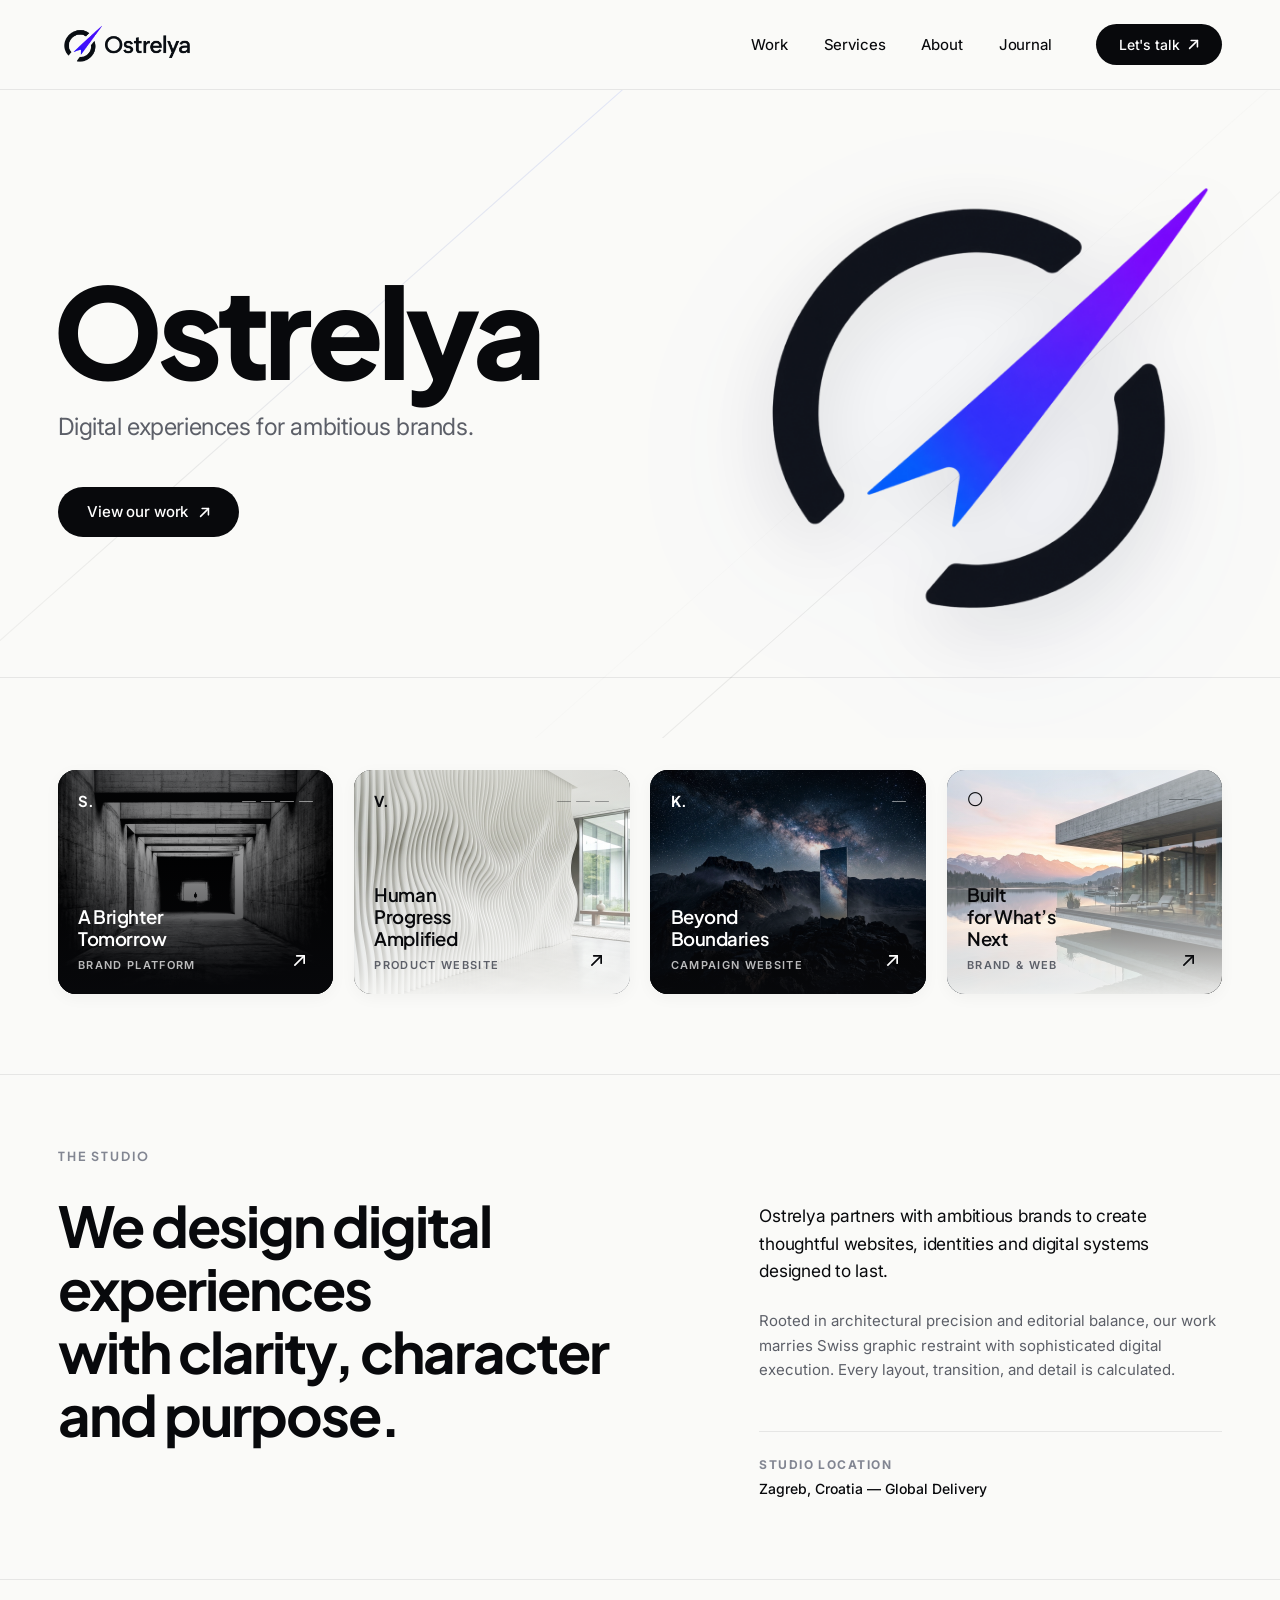
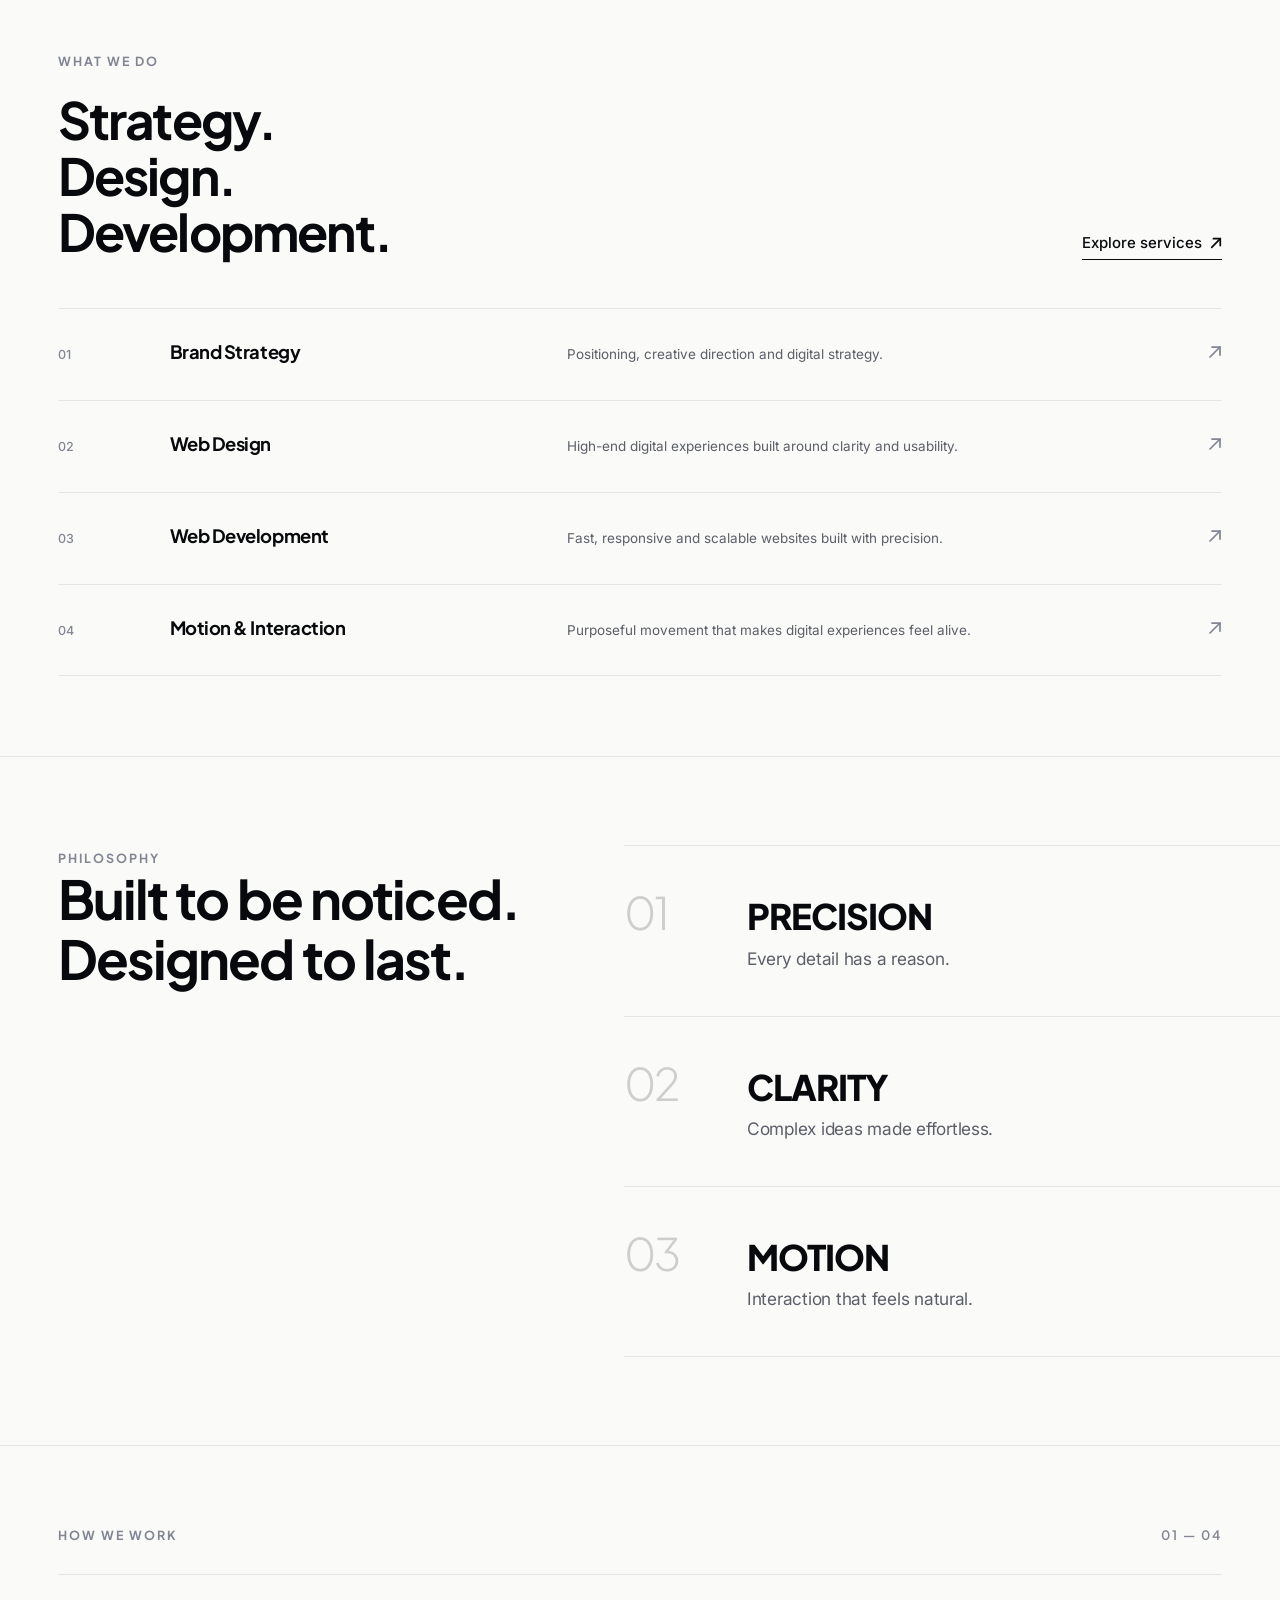
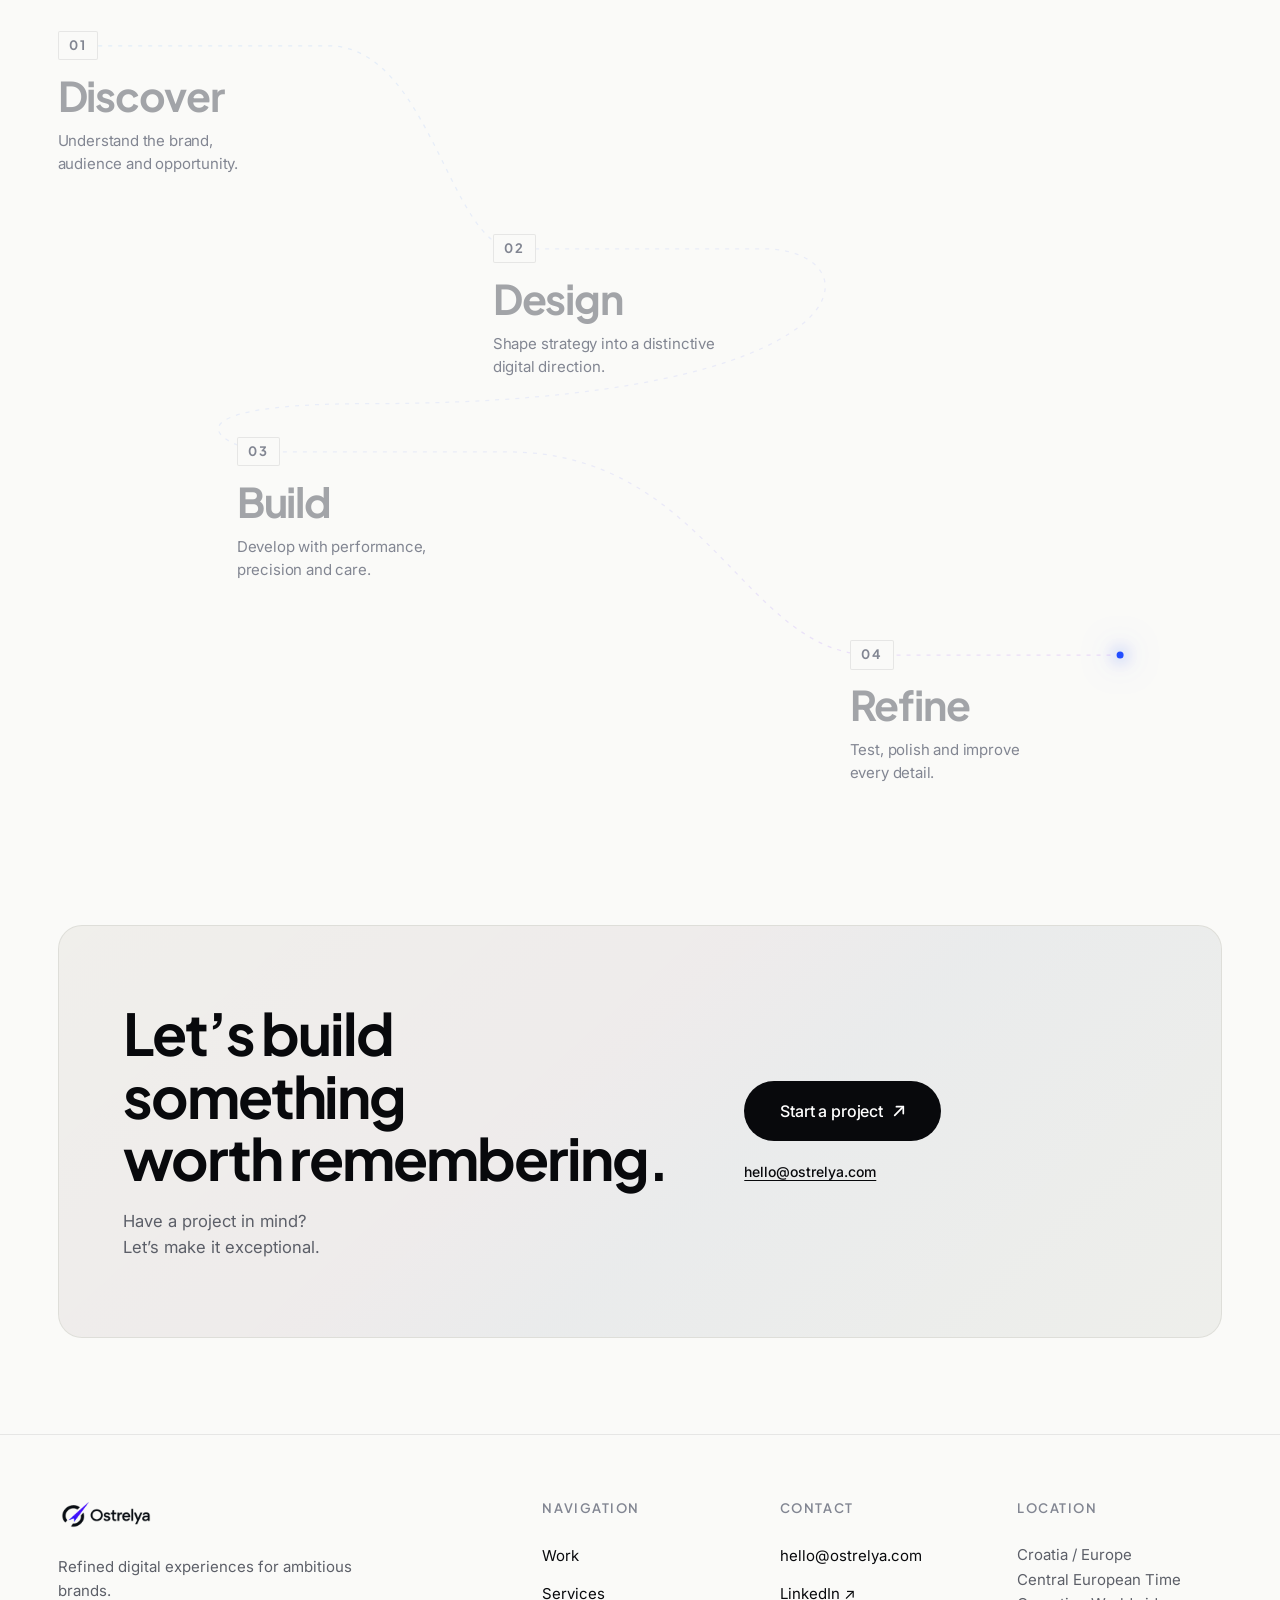
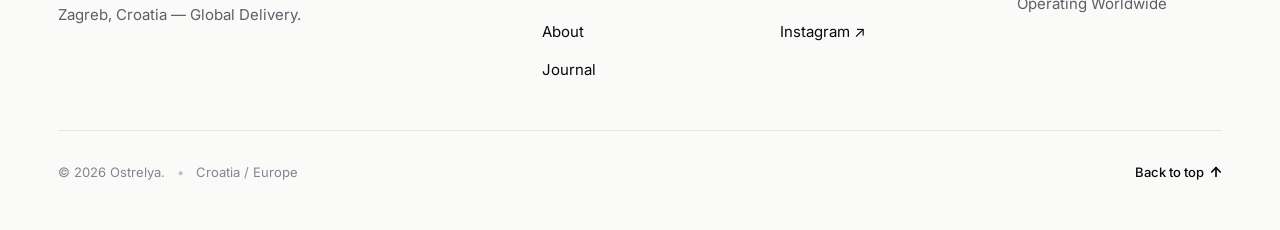
==== commit a350189e: "feat: Complete 1:1 Services page with official 3D sculpture and responsive editorial layout" ====
--- a/index.html
+++ b/index.html
@@ -35,7 +35,7 @@
       <nav class="desktop-nav" aria-label="Main Navigation">
         <ul class="nav-links">
           <li><a href="#work" class="nav-link">Work</a></li>
-          <li><a href="#services" class="nav-link">Services</a></li>
+          <li><a href="services.html" class="nav-link">Services</a></li>
           <li><a href="#studio" class="nav-link">About</a></li>
           <li><a href="#journal" class="nav-link">Journal</a></li>
         </ul>
@@ -60,7 +60,7 @@
     <div class="mobile-drawer" id="mobileMenu" aria-hidden="true">
       <nav class="mobile-nav-links" aria-label="Mobile Navigation">
         <a href="#work" class="mobile-link">Work</a>
-        <a href="#services" class="mobile-link">Services</a>
+        <a href="services.html" class="mobile-link">Services</a>
         <a href="#studio" class="mobile-link">About</a>
         <a href="#journal" class="mobile-link">Journal</a>
       </nav>
@@ -544,7 +544,7 @@
             <span class="footer-col-heading">Navigation</span>
             <ul class="footer-list">
               <li><a href="#work">Work</a></li>
-              <li><a href="#services">Services</a></li>
+              <li><a href="services.html">Services</a></li>
               <li><a href="#studio">About</a></li>
               <li><a href="#journal">Journal</a></li>
             </ul>
--- a/styles.css
+++ b/styles.css
@@ -1340,6 +1340,7 @@
     width: 100%;
     height: calc(100vh - var(--header-height));
     background-color: var(--bg-canvas);
+    z-index: 99;
     padding: 2.5rem 1.5rem;
     transform: translateY(-100%);
     opacity: 0;
@@ -1493,3 +1494,448 @@
     scroll-behavior: auto !important;
   }
 }
+
+/* ==========================================================================
+   14. SERVICES PAGE SPECIFIC STYLES
+   Brand: Ostrelya
+   Aesthetic: Swiss Typography + Architectural European Layout
+   ========================================================================== */
+
+/* Active Navigation State */
+.nav-link.active,
+.mobile-link.active {
+  font-weight: 600;
+  color: var(--text-primary);
+  position: relative;
+}
+
+.nav-link.active::after {
+  content: '';
+  position: absolute;
+  bottom: -4px;
+  left: 0;
+  width: 100%;
+  height: 1.5px;
+  background-color: var(--text-primary);
+  border-radius: 1px;
+}
+
+/* Editorial Eyebrow with hairline rule */
+.editorial-eyebrow {
+  display: inline-flex;
+  align-items: center;
+  gap: 1.25rem;
+  margin-bottom: 1.5rem;
+}
+
+.editorial-eyebrow .eyebrow-text {
+  font-family: var(--font-display);
+  font-size: 0.78125rem;
+  font-weight: 700;
+  letter-spacing: 0.16em;
+  text-transform: uppercase;
+  color: var(--text-muted);
+}
+
+.editorial-eyebrow .eyebrow-rule {
+  width: 48px;
+  height: 1px;
+  background-color: var(--border-hairline-strong);
+}
+
+/* Services Hero Section */
+.services-hero-section {
+  position: relative;
+  padding-top: clamp(3rem, 5.5vh, 5rem);
+  padding-bottom: clamp(3rem, 5.5vh, 5rem);
+  background-color: var(--bg-canvas);
+  isolation: isolate;
+}
+
+.services-hero-grid {
+  display: grid;
+  grid-template-columns: 1fr 1fr;
+  align-items: center;
+  gap: clamp(2rem, 4vw, 4.5rem);
+}
+
+.services-hero-content {
+  display: flex;
+  flex-direction: column;
+  align-items: flex-start;
+  max-width: 580px;
+}
+
+.services-hero-headline {
+  font-family: var(--font-display);
+  font-size: clamp(4.5rem, 8.5vw, 8.5rem);
+  font-weight: 800;
+  letter-spacing: -0.045em;
+  line-height: 0.92;
+  color: var(--text-primary);
+  margin-bottom: 1.5rem;
+  margin-left: -0.035em;
+}
+
+.services-hero-lead {
+  font-family: var(--font-sans);
+  font-size: clamp(1.2rem, 1.7vw, 1.45rem);
+  font-weight: 400;
+  line-height: 1.4;
+  color: var(--text-secondary);
+  letter-spacing: -0.015em;
+  margin-bottom: 2.25rem;
+  max-width: 480px;
+}
+
+.services-hero-action .btn-hero-pill {
+  padding: 0.85rem 1.85rem;
+  font-size: 0.9375rem;
+}
+
+/* Right Column: Abstract Brand Sculpture */
+.services-hero-visual {
+  position: relative;
+  display: flex;
+  justify-content: flex-end;
+  align-items: center;
+}
+
+.sculpture-card {
+  position: relative;
+  width: 100%;
+  max-width: 580px;
+  display: flex;
+  align-items: center;
+  justify-content: flex-end;
+  background-color: transparent;
+}
+
+.sculpture-img {
+  width: 100%;
+  height: auto;
+  object-fit: contain;
+  mix-blend-mode: multiply;
+  transition: transform var(--transition-slow);
+}
+
+.sculpture-card:hover .sculpture-img {
+  transform: scale(1.02);
+}
+
+/* ==================== SERVICES GRID (6 HORIZONTAL CARDS) ==================== */
+.services-grid-section {
+  position: relative;
+  padding-bottom: clamp(4.5rem, 7vh, 7rem);
+  background-color: var(--bg-canvas);
+}
+
+.services-grid {
+  display: grid;
+  grid-template-columns: repeat(3, 1fr);
+  gap: clamp(1rem, 1.6vw, 1.5rem);
+}
+
+.service-card {
+  position: relative;
+  background-color: #FFFFFF;
+  border: 1px solid var(--border-hairline);
+  border-radius: 18px;
+  padding: 1.35rem 1.25rem;
+  display: grid;
+  grid-template-columns: 1.12fr 0.98fr;
+  align-items: center;
+  gap: 1.15rem;
+  transition: border-color var(--transition-fast), transform var(--transition-fast), box-shadow var(--transition-fast);
+  overflow: hidden;
+}
+
+.service-card:hover {
+  border-color: var(--border-hairline-strong);
+  transform: translateY(-3px);
+  box-shadow: 0 12px 30px rgba(8, 9, 12, 0.04);
+}
+
+.service-card-body {
+  display: flex;
+  flex-direction: column;
+  align-items: flex-start;
+  gap: 0.35rem;
+}
+
+.service-num {
+  font-family: var(--font-sans);
+  font-size: 0.78125rem;
+  font-weight: 500;
+  color: var(--text-muted);
+  letter-spacing: 0.05em;
+  margin-bottom: 0.2rem;
+}
+
+.service-title {
+  font-family: var(--font-display);
+  font-size: clamp(1.15rem, 1.3vw, 1.35rem);
+  font-weight: 700;
+  letter-spacing: -0.025em;
+  line-height: 1.2;
+  color: var(--text-primary);
+}
+
+.service-desc {
+  font-family: var(--font-sans);
+  font-size: 0.84375rem;
+  line-height: 1.45;
+  color: var(--text-secondary);
+  margin-top: 0.25rem;
+}
+
+.service-card-media {
+  position: relative;
+  width: 100%;
+  aspect-ratio: 16 / 10;
+  border-radius: 12px;
+  overflow: hidden;
+  background-color: var(--bg-canvas-subtle);
+}
+
+.service-media-img {
+  width: 100%;
+  height: 100%;
+  object-fit: cover;
+  transition: transform var(--transition-medium);
+}
+
+.service-card:hover .service-media-img {
+  transform: scale(1.05);
+}
+
+.service-media-btn {
+  position: absolute;
+  bottom: 8px;
+  right: 8px;
+  width: 30px;
+  height: 30px;
+  border-radius: 50%;
+  background-color: #FFFFFF;
+  color: var(--text-primary);
+  display: flex;
+  align-items: center;
+  justify-content: center;
+  box-shadow: 0 3px 10px rgba(8, 9, 12, 0.12);
+  transition: transform var(--transition-fast), background-color var(--transition-fast), color var(--transition-fast);
+  z-index: 2;
+}
+
+.service-card:hover .service-media-btn {
+  transform: translate(2px, -2px);
+  background-color: var(--text-primary);
+  color: #FFFFFF;
+}
+
+/* ==================== OUR PROCESS (4-COLUMN EDITORIAL) ==================== */
+.services-process-section {
+  position: relative;
+  padding-block: clamp(4.5rem, 7vh, 7rem);
+  border-top: 1px solid var(--border-hairline);
+  background-color: var(--bg-canvas);
+}
+
+.services-process-columns {
+  display: grid;
+  grid-template-columns: repeat(4, 1fr);
+  margin-top: 2rem;
+  border-top: 1px solid var(--border-hairline);
+}
+
+.process-col {
+  padding-top: 1.75rem;
+  padding-right: clamp(1rem, 2vw, 2.25rem);
+  border-right: 1px solid var(--border-hairline);
+  display: flex;
+  flex-direction: column;
+  gap: 0.85rem;
+}
+
+.process-col:last-child {
+  border-right: none;
+  padding-right: 0;
+}
+
+.process-col-head {
+  display: flex;
+  align-items: baseline;
+  gap: 1.5rem;
+}
+
+.process-col-num {
+  font-family: var(--font-sans);
+  font-size: 0.8125rem;
+  font-weight: 600;
+  color: var(--text-muted);
+  letter-spacing: 0.06em;
+}
+
+.process-col-title {
+  font-family: var(--font-display);
+  font-size: clamp(1.35rem, 1.8vw, 1.75rem);
+  font-weight: 700;
+  letter-spacing: -0.025em;
+  line-height: 1.15;
+  color: var(--text-primary);
+}
+
+.process-col-text {
+  font-family: var(--font-sans);
+  font-size: 0.875rem;
+  line-height: 1.55;
+  color: var(--text-secondary);
+}
+
+/* ==================== CLOSING CTA BANNER ==================== */
+.services-cta-section {
+  position: relative;
+  padding-bottom: clamp(5rem, 8vh, 8rem);
+  background-color: var(--bg-canvas);
+  isolation: isolate;
+}
+
+.services-cta-card {
+  background-color: #FAFAF8;
+  border: 1px solid var(--border-hairline);
+  border-radius: 20px;
+  padding: clamp(2rem, 3.5vw, 3rem);
+  display: grid;
+  grid-template-columns: 1.25fr 0.9fr 1.35fr;
+  align-items: center;
+  gap: clamp(1.5rem, 2.5vw, 3rem);
+  transition: border-color var(--transition-fast), box-shadow var(--transition-fast);
+  overflow: hidden;
+}
+
+.services-cta-card:hover {
+  border-color: var(--border-hairline-strong);
+  box-shadow: 0 16px 36px rgba(8, 9, 12, 0.03);
+}
+
+.cta-col-headline .cta-headline-text {
+  font-family: var(--font-display);
+  font-size: clamp(2.25rem, 3.4vw, 3.25rem);
+  font-weight: 800;
+  line-height: 1.05;
+  letter-spacing: -0.04em;
+  color: var(--text-primary);
+}
+
+.cta-col-action {
+  display: flex;
+  flex-direction: column;
+  align-items: flex-start;
+  gap: 1.25rem;
+}
+
+.cta-action-sub {
+  font-family: var(--font-sans);
+  font-size: 0.9375rem;
+  font-weight: 400;
+  line-height: 1.4;
+  color: var(--text-secondary);
+  letter-spacing: -0.015em;
+}
+
+.btn-cta-pill {
+  padding: 0.85rem 1.85rem;
+  font-size: 0.9375rem;
+}
+
+.cta-col-visual {
+  position: relative;
+  width: 100%;
+  display: flex;
+  justify-content: flex-end;
+}
+
+.cta-promontory-img {
+  width: 100%;
+  height: auto;
+  max-height: 180px;
+  object-fit: contain;
+  mix-blend-mode: multiply;
+  transition: transform var(--transition-medium);
+}
+
+.services-cta-card:hover .cta-promontory-img {
+  transform: scale(1.02);
+}
+
+/* ==================== RESPONSIVE RULES FOR SERVICES ==================== */
+@media (max-width: 1180px) {
+  .services-grid {
+    grid-template-columns: repeat(2, 1fr);
+  }
+
+  .services-process-columns {
+    grid-template-columns: repeat(2, 1fr);
+    gap: 2.5rem;
+    border-top: none;
+  }
+
+  .process-col {
+    padding-top: 1.5rem;
+    border-top: 1px solid var(--border-hairline);
+    border-right: none;
+    padding-right: 0;
+  }
+
+  .services-cta-card {
+    grid-template-columns: 1fr;
+    gap: 2rem;
+  }
+
+  .cta-col-visual {
+    justify-content: center;
+  }
+}
+
+@media (max-width: 768px) {
+  .services-hero-grid {
+    grid-template-columns: 1fr;
+    gap: 2.5rem;
+  }
+
+  .services-hero-headline {
+    font-size: clamp(3.5rem, 12vw, 5rem);
+  }
+
+  .sculpture-card {
+    max-width: 100%;
+    justify-content: center;
+  }
+
+  .services-grid {
+    grid-template-columns: 1fr;
+  }
+
+  .service-card {
+    grid-template-columns: 1fr 120px;
+  }
+
+  .services-process-columns {
+    grid-template-columns: 1fr;
+    gap: 2rem;
+  }
+
+  .process-col {
+    padding-top: 1.5rem;
+  }
+}
+
+@media (max-width: 540px) {
+  .service-card {
+    grid-template-columns: 1fr;
+    gap: 1.25rem;
+  }
+
+  .service-card-media {
+    aspect-ratio: 16 / 9;
+  }
+}
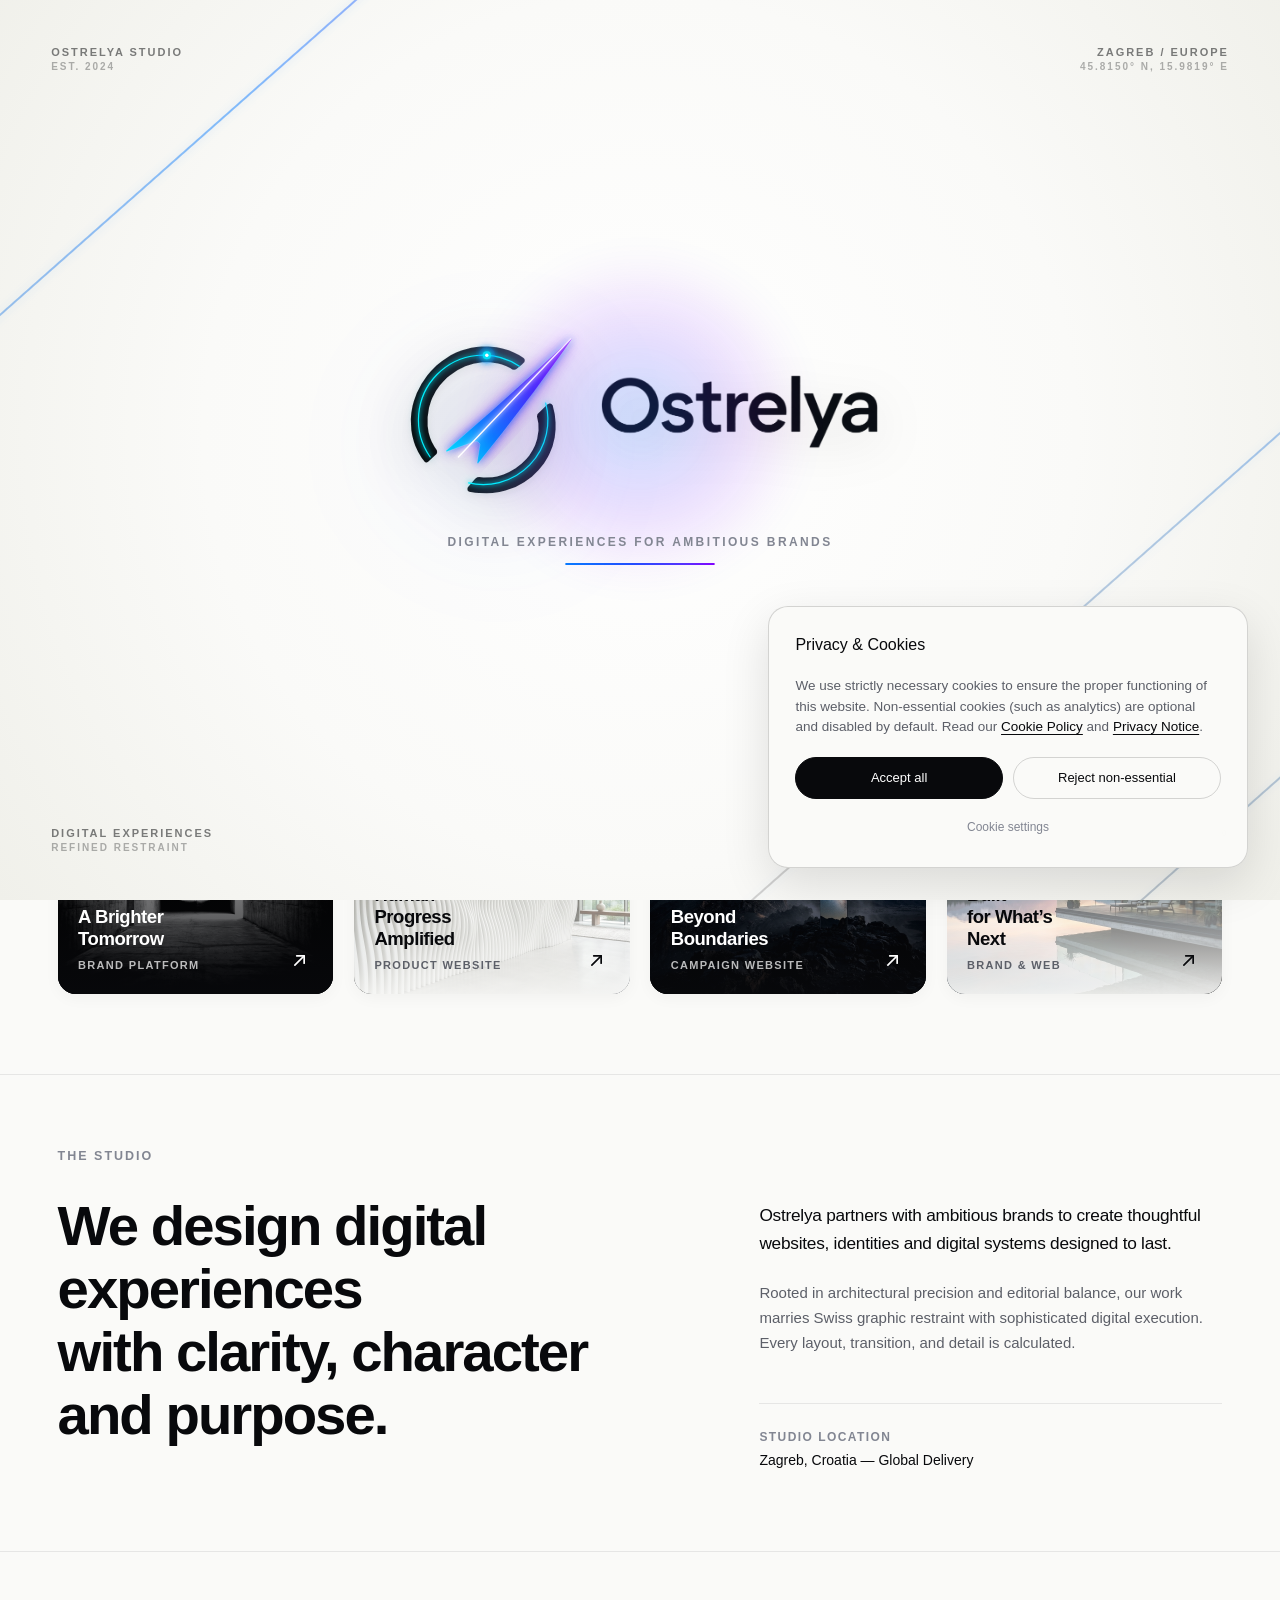
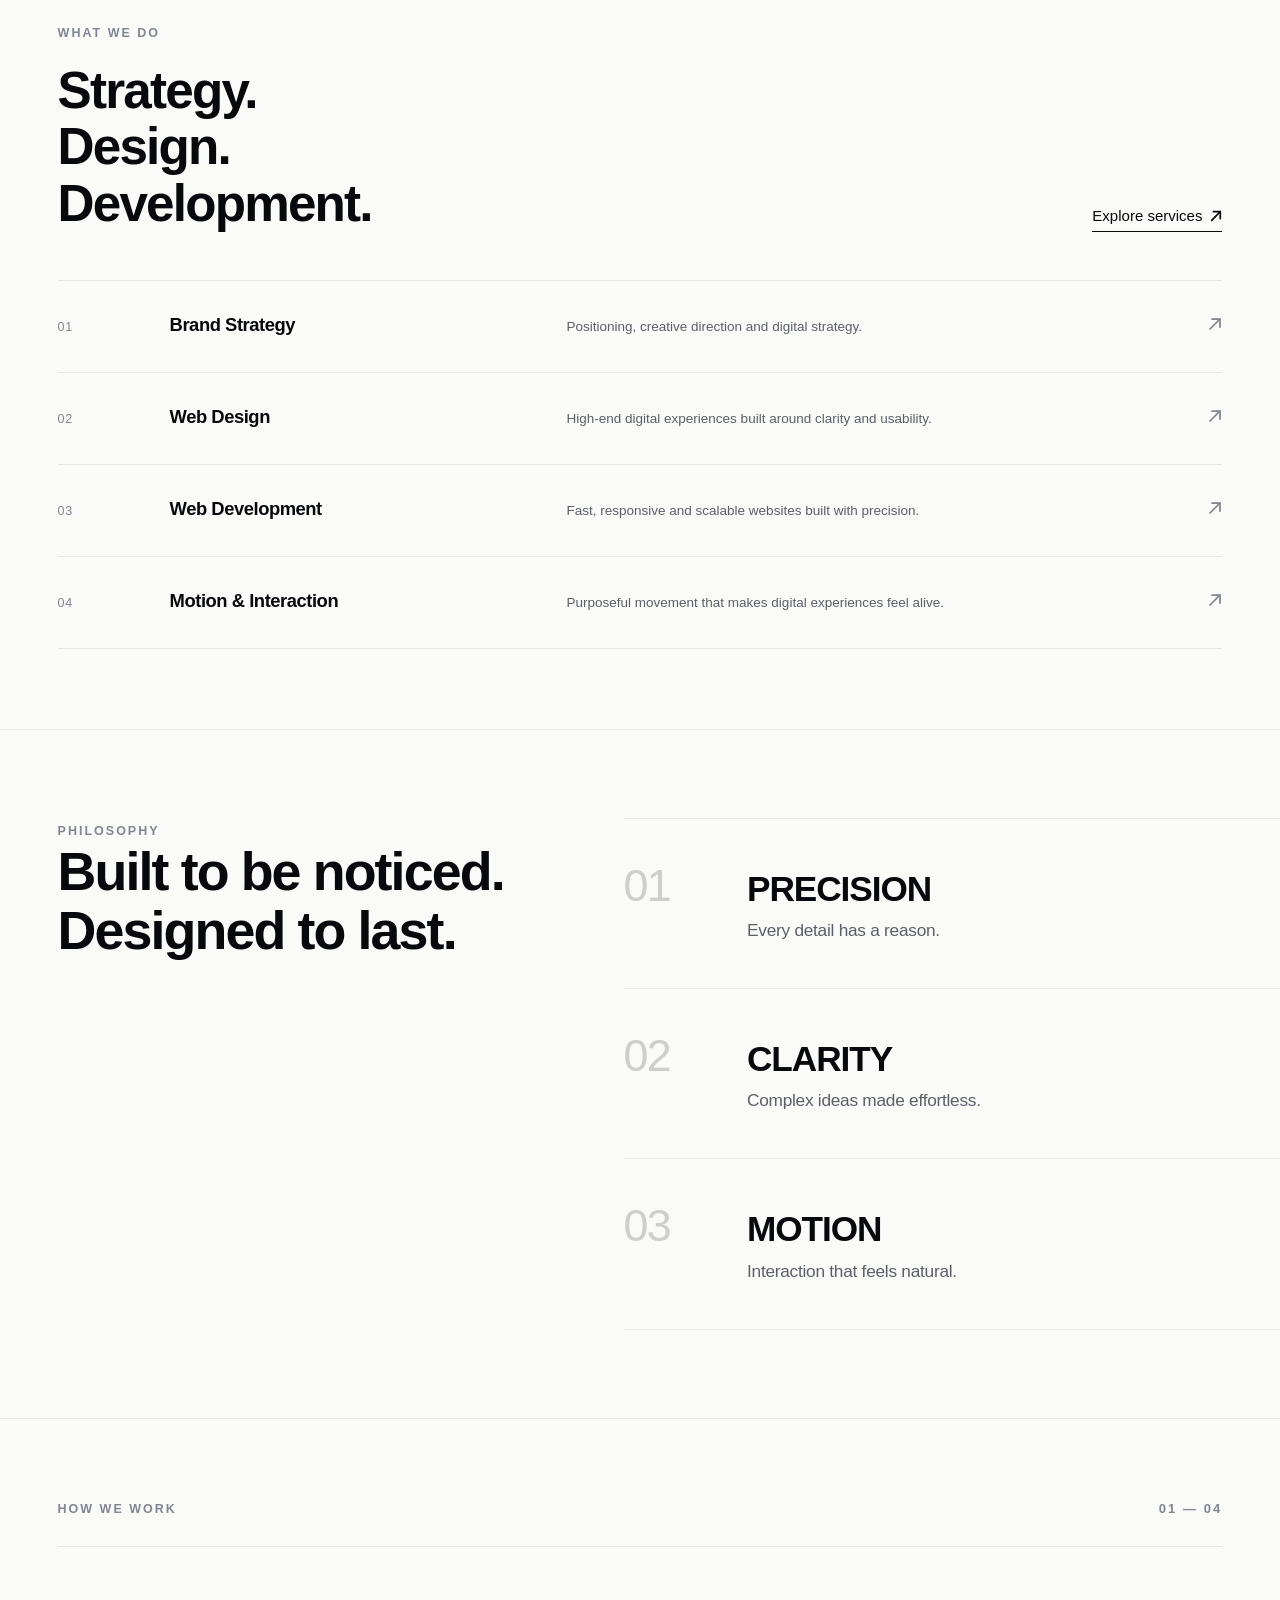
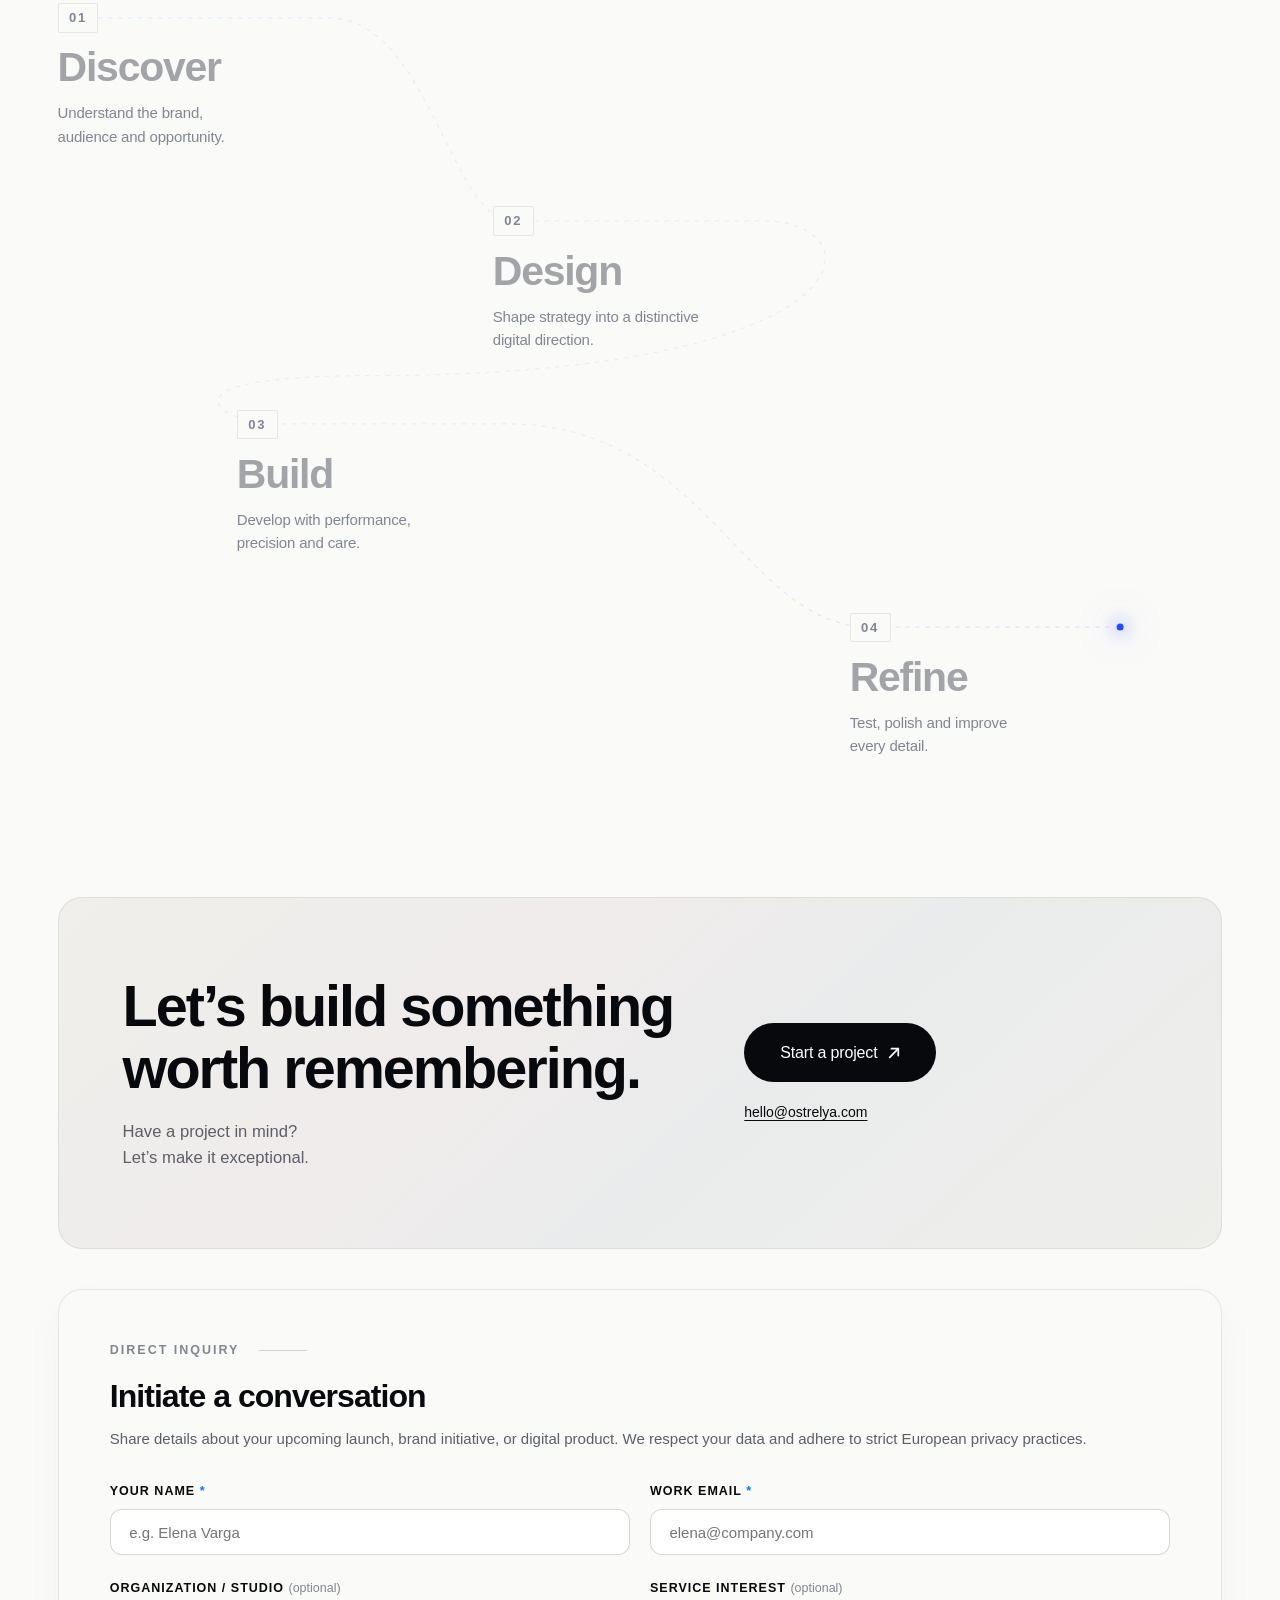
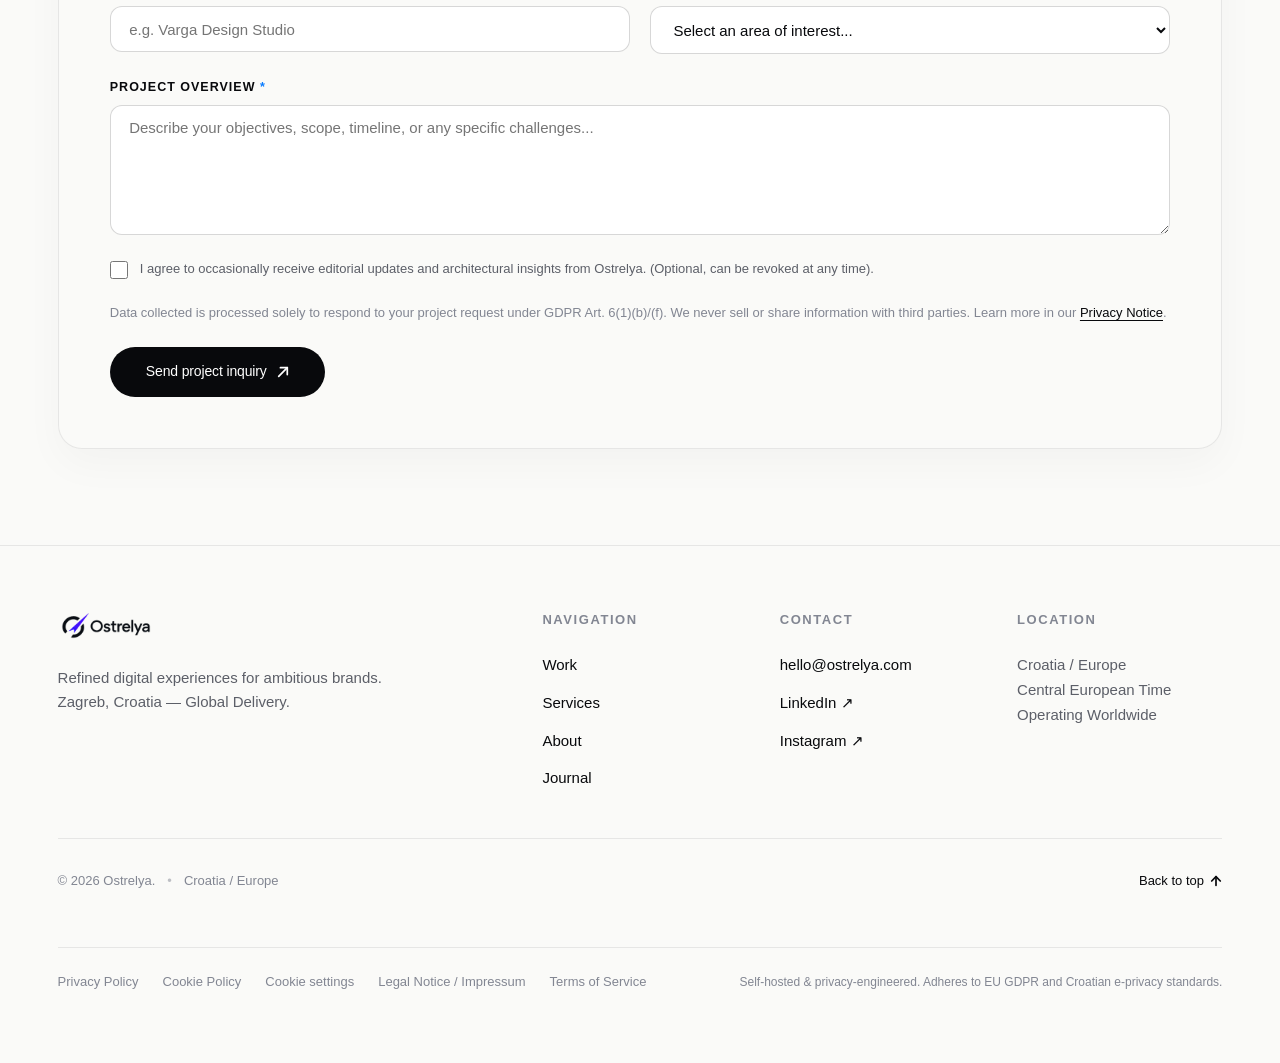
==== commit 286261c5: "feat: Implement GDPR compliance, CMP system, accessible service modals, and statutory legal pages" ====
--- a/index.html
+++ b/index.html
@@ -16,14 +16,548 @@
 
   <link rel="icon" type="image/png" href="assets/symbol-dark.png" />
 
-  <!-- Google Fonts: Inter & Plus Jakarta Sans -->
-  <link rel="preconnect" href="https://fonts.googleapis.com" />
-  <link rel="preconnect" href="https://fonts.gstatic.com" crossorigin />
-  <link href="https://fonts.googleapis.com/css2?family=Inter:wght@300;400;500;600;700&family=Plus+Jakarta+Sans:wght@500;600;700;800&display=swap" rel="stylesheet" />
-
+  <!-- Self-Hosted Typography & Local GSAP (Zero 3rd-party network requests on initial load) -->
+  <link rel="stylesheet" href="assets/fonts/fonts.css" />
   <link rel="stylesheet" href="styles.css" />
+  <script src="assets/js/gsap.min.js"></script>
+  <style id="studioLoaderStyles">
+    /* ==========================================================================
+       OSTRELYA STUDIO — ARCHITECTURAL PRELOADER (LIGHT CANVAS SYSTEM)
+       Aesthetic: Warm Architectural Off-White (#FAFAF8), Matte Obsidian (#08090C),
+                  Signature Electric Blue-Violet Accent Gradient.
+       ========================================================================== */
+
+    body.loader-active {
+      overflow: hidden !important;
+    }
+
+    .studio-loader {
+      position: fixed;
+      inset: 0;
+      z-index: 10000;
+      background-color: #FAFAF8;
+      background-image: 
+        radial-gradient(circle at 50% 48%, #FFFFFF 0%, #FAFAF8 55%, #F0F0EA 100%);
+      display: flex;
+      align-items: center;
+      justify-content: center;
+      overflow: hidden;
+      cursor: default;
+      font-family: var(--font-sans, 'Inter', sans-serif);
+      user-select: none;
+      -webkit-user-select: none;
+    }
+
+    /* Architectural Diagonal Guides matching hero needle angle (-41.5deg) */
+    .loader-guides {
+      position: absolute;
+      inset: 0;
+      pointer-events: none;
+      overflow: hidden;
+      z-index: 1;
+    }
+
+    .loader-guide-line {
+      position: absolute;
+      height: 1.5px;
+      transform: rotate(-41.5deg);
+      transform-origin: center;
+      pointer-events: none;
+    }
+
+    .loader-guide-line.line-1 {
+      width: 240vw;
+      top: 16%;
+      right: -35%;
+      background: linear-gradient(
+        90deg,
+        rgba(8, 9, 12, 0) 0%,
+        rgba(8, 9, 12, 0.16) 18%,
+        rgba(8, 123, 255, 0.48) 52%,
+        rgba(133, 0, 255, 0.38) 75%,
+        rgba(8, 9, 12, 0) 100%
+      );
+      filter: drop-shadow(0 0 5px rgba(8, 123, 255, 0.40));
+    }
+
+    .loader-guide-line.line-2 {
+      width: 240vw;
+      top: 48%;
+      left: -20%;
+      background: linear-gradient(
+        90deg,
+        rgba(8, 9, 12, 0) 0%,
+        rgba(8, 9, 12, 0.18) 30%,
+        rgba(8, 123, 255, 0.42) 60%,
+        rgba(8, 9, 12, 0.12) 85%,
+        rgba(8, 9, 12, 0) 100%
+      );
+      filter: drop-shadow(0 0 4px rgba(8, 123, 255, 0.30));
+    }
+
+    .loader-guide-line.line-3 {
+      width: 240vw;
+      top: 80%;
+      left: -15%;
+      background: linear-gradient(
+        90deg,
+        rgba(8, 9, 12, 0) 0%,
+        rgba(8, 9, 12, 0.20) 35%,
+        rgba(8, 123, 255, 0.38) 68%,
+        rgba(8, 9, 12, 0) 100%
+      );
+      filter: drop-shadow(0 0 3px rgba(8, 123, 255, 0.25));
+    }
+
+    /* Studio Corner Precision Tags */
+    .loader-corner {
+      position: absolute;
+      font-family: var(--font-display, 'Plus Jakarta Sans', sans-serif);
+      font-size: clamp(0.6rem, 1.4vw, 0.6875rem);
+      font-weight: 700;
+      letter-spacing: 0.18em;
+      text-transform: uppercase;
+      color: rgba(8, 9, 12, 0.52);
+      z-index: 2;
+      pointer-events: none;
+      line-height: 1.4;
+    }
+
+    .loader-corner.top-left {
+      top: clamp(1.2rem, 3.5vw, 3rem);
+      left: clamp(1.2rem, 4vw, 4rem);
+    }
+
+    .loader-corner.top-right {
+      top: clamp(1.2rem, 3.5vw, 3rem);
+      right: clamp(1.2rem, 4vw, 4rem);
+      text-align: right;
+    }
+
+    .loader-corner.bottom-left {
+      bottom: clamp(1.2rem, 3.5vw, 3rem);
+      left: clamp(1.2rem, 4vw, 4rem);
+    }
+
+    .loader-corner.bottom-right {
+      bottom: clamp(1.2rem, 3.5vw, 3rem);
+      right: clamp(1.2rem, 4vw, 4rem);
+      text-align: right;
+    }
+
+    .loader-counter {
+      font-variant-numeric: tabular-nums;
+      color: var(--text-primary, #08090C);
+      font-weight: 800;
+      font-size: 0.8125rem;
+    }
+
+    /* Main Central Stage */
+    .loader-stage {
+      position: relative;
+      z-index: 3;
+      display: flex;
+      flex-direction: column;
+      align-items: center;
+      justify-content: center;
+      width: 100%;
+      max-width: 900px;
+      padding-inline: 1rem;
+    }
+
+    /* Dedicated Halo attached inside emblem container */
+    .loader-emblem-halo {
+      position: absolute;
+      width: 320px;
+      height: 320px;
+      border-radius: 50%;
+      background: radial-gradient(circle, rgba(8, 123, 255, 0.24) 0%, rgba(133, 0, 255, 0.14) 45%, transparent 70%);
+      filter: blur(28px);
+      pointer-events: none;
+      transform: translate(-50%, -50%);
+      top: 50%;
+      left: 50%;
+      opacity: 0;
+      z-index: 1;
+    }
+
+    /* Shockwave pulse emitted upon needle tip ignition */
+    .loader-shockwave {
+      position: absolute;
+      width: 80px;
+      height: 80px;
+      border-radius: 50%;
+      border: 1.5px solid rgba(8, 123, 255, 0.7);
+      pointer-events: none;
+      transform: translate(-50%, -50%) scale(0.2);
+      top: 50%;
+      left: 50%;
+      opacity: 0;
+      z-index: 2;
+    }
+
+    /* Lockup Container: Holds Emblem + Wordmark */
+    .loader-lockup {
+      position: relative;
+      z-index: 5;
+      display: flex;
+      align-items: center;
+      justify-content: center;
+    }
+
+    /* Emblem SVG Container */
+    .loader-emblem {
+      width: 175px;
+      height: 167px;
+      position: relative;
+      flex-shrink: 0;
+      transform-origin: center;
+      filter: drop-shadow(0 14px 28px rgba(8, 9, 12, 0.16)) 
+              drop-shadow(0 28px 56px rgba(34, 77, 255, 0.18))
+              drop-shadow(0 2px 4px rgba(8, 9, 12, 0.08));
+    }
+
+    .loader-emblem svg {
+      width: 100%;
+      height: 100%;
+      display: block;
+      overflow: visible;
+    }
+
+    /* Rings: Sculpted Obsidian Charcoal */
+    .loader-ring-tl {
+      fill: url(#ringMatteDark);
+      stroke: rgba(255, 255, 255, 0.24);
+      stroke-width: 2.2;
+    }
+
+    .loader-ring-br {
+      fill: url(#ringDeepDark);
+      stroke: rgba(255, 255, 255, 0.18);
+      stroke-width: 1.8;
+    }
+
+    /* Arrow: Signature Ostrelya Electric Blue to Violet */
+    .loader-arrow {
+      fill: url(#arrowStudioGrad);
+      stroke: rgba(255, 255, 255, 0.45);
+      stroke-width: 2.2;
+      filter: drop-shadow(0 0 22px rgba(8, 123, 255, 0.75)) drop-shadow(0 0 45px rgba(133, 0, 255, 0.5));
+    }
+
+    /* Wordmark Container (Slides open cleanly) */
+    .loader-text-wrap {
+      overflow: hidden;
+      width: 0;
+      height: 88px;
+      display: flex;
+      align-items: center;
+      margin-left: 0;
+      position: relative;
+      opacity: 0;
+      filter: drop-shadow(0 12px 24px rgba(8, 9, 12, 0.10));
+    }
+
+    /* Wordmark Canvas: Matches aspect ratio */
+    .loader-text-canvas {
+      position: relative;
+      width: 278px;
+      height: 88px;
+      flex-shrink: 0;
+      display: flex;
+      align-items: center;
+    }
+
+    /* Dark Ink Typography (#08090C) */
+    .loader-text-img {
+      width: 100%;
+      height: 100%;
+      display: block;
+      object-fit: contain;
+      object-position: left center;
+      user-select: none;
+      -webkit-user-drag: none;
+    }
+
+    /* Letter-Strict Specular Glint Mask */
+    .loader-text-glint-mask {
+      position: absolute;
+      inset: 0;
+      pointer-events: none;
+      -webkit-mask-image: url('[data-uri]');
+      -webkit-mask-size: contain;
+      -webkit-mask-repeat: no-repeat;
+      -webkit-mask-position: left center;
+      -webkit-mask-mode: alpha;
+      mask-image: url('[data-uri]');
+      mask-size: contain;
+      mask-repeat: no-repeat;
+      mask-position: left center;
+      mask-mode: alpha;
+      overflow: hidden;
+    }
+
+    .loader-text-glint {
+      position: absolute;
+      top: -30%;
+      left: -150%;
+      width: 80%;
+      height: 160%;
+      background: linear-gradient(
+        105deg,
+        transparent 15%,
+        rgba(8, 123, 255, 0.45) 32%,
+        rgba(255, 255, 255, 0.98) 50%,
+        rgba(133, 0, 255, 0.55) 68%,
+        transparent 85%
+      );
+      transform: skewX(-28deg);
+      filter: drop-shadow(0 0 10px rgba(255, 255, 255, 0.9));
+    }
+
+    /* Architectural Subtitle & Hairline Progress Track */
+    .loader-sub-wrap {
+      margin-top: clamp(1.8rem, 3.5vh, 2.75rem);
+      display: flex;
+      flex-direction: column;
+      align-items: center;
+      gap: 12px;
+      opacity: 0;
+      transform: translateY(12px);
+      z-index: 5;
+      text-align: center;
+      max-width: 90vw;
+    }
+
+    .loader-caption {
+      font-family: var(--font-display, 'Plus Jakarta Sans', sans-serif);
+      font-size: clamp(0.55rem, 2.2vw, 0.75rem);
+      font-weight: 700;
+      letter-spacing: clamp(0.10em, 1.6vw, 0.20em);
+      text-transform: uppercase;
+      color: var(--text-muted, #828692);
+      line-height: 1.4;
+      white-space: nowrap;
+    }
+
+    .loader-progress-track {
+      width: clamp(110px, 20vw, 150px);
+      height: 2px;
+      background-color: rgba(8, 9, 12, 0.08);
+      border-radius: 2px;
+      overflow: hidden;
+      position: relative;
+    }
+
+    .loader-progress-bar {
+      position: absolute;
+      top: 0;
+      left: 0;
+      height: 100%;
+      width: 0%;
+      background: var(--grad-ostrelya, linear-gradient(135deg, #087BFF 0%, #224DFF 45%, #8500FF 100%));
+      border-radius: 2px;
+    }
+
+    /* Mobile Responsive Overrides */
+    @media (max-width: 640px) {
+      .loader-emblem {
+        width: 112px;
+        height: 107px;
+      }
+      .loader-emblem-halo {
+        width: 200px;
+        height: 200px;
+      }
+      .loader-text-wrap {
+        height: 56px;
+      }
+      .loader-text-canvas {
+        width: 178px;
+        height: 56px;
+      }
+      .loader-caption {
+        font-size: 0.625rem;
+        letter-spacing: 0.08em;
+        white-space: normal;
+        max-width: 260px;
+        text-align: center;
+      }
+    }
+
+    @media (max-width: 480px) {
+      .loader-corner .corner-sub {
+        display: none;
+      }
+    }
+  </style>
 </head>
-<body>
+<body class="loader-active">
+  <a href="#main-content" class="skip-link">Skip to main content</a>
+
+    <!-- ==================== CINEMATIC STUDIO BRAND PRELOADER ==================== -->
+  <div class="studio-loader" id="studioLoader" role="dialog" aria-label="Loading Ostrelya Studio">
+    <!-- Architectural Hairline Guides (Pronounced & Electric) -->
+    <div class="loader-guides" aria-hidden="true">
+      <span class="loader-guide-line line-1"></span>
+      <span class="loader-guide-line line-2"></span>
+      <span class="loader-guide-line line-3"></span>
+    </div>
+
+    <!-- Architectural Corner Precision Tags -->
+    <div class="loader-corner top-left">
+      <div>Ostrelya Studio</div>
+      <div class="corner-sub" style="opacity: 0.6; font-size: 0.625rem;">Est. 2024</div>
+    </div>
+    <div class="loader-corner top-right">
+      <div>Zagreb / Europe</div>
+      <div class="corner-sub" style="opacity: 0.6; font-size: 0.625rem;">45.8150° N, 15.9819° E</div>
+    </div>
+    <div class="loader-corner bottom-left">
+      <div>Digital Experiences</div>
+      <div class="corner-sub" style="opacity: 0.6; font-size: 0.625rem;">Refined Restraint</div>
+    </div>
+    <div class="loader-corner bottom-right">
+      <div class="loader-counter" id="loaderCounter">00%</div>
+      <div class="corner-sub" style="opacity: 0.6; font-size: 0.625rem;">Loading System</div>
+    </div>
+
+    <!-- Central Stage -->
+    <div class="loader-stage">
+      <!-- Center Logo Lockup (Emblem + Wordmark) -->
+      <div class="loader-lockup" id="loaderLockup">
+        
+        <!-- Ambient Backlight Halo: inside lockup behind emblem -->
+        <div class="loader-emblem-halo" id="emblemHalo"></div>
+
+        <!-- Impact Shockwave Pulse -->
+        <div class="loader-shockwave" id="loaderShockwave"></div>
+
+        <!-- Scalable Emblem SVG with Dynamic Orb-Forging System -->
+        <div class="loader-emblem" id="loaderEmblem">
+          <svg viewBox="0 0 1024 978" xmlns="http://www.w3.org/2000/svg" aria-label="Ostrelya Mark">
+            <defs>
+              <!-- Electric Arrow Gradient (Official Studio Token) -->
+              <linearGradient id="arrowStudioGrad" x1="250" y1="750" x2="990" y2="25" gradientUnits="userSpaceOnUse">
+                <stop offset="0%" stop-color="#00F0FF" />
+                <stop offset="30%" stop-color="#087BFF" />
+                <stop offset="65%" stop-color="#3F29FB" />
+                <stop offset="85%" stop-color="#6B1AFC" />
+                <stop offset="100%" stop-color="#8500FF" />
+              </linearGradient>
+
+              <!-- Sculpted Matte Obsidian Charcoal for Ring Arcs -->
+              <linearGradient id="ringMatteDark" x1="120" y1="620" x2="680" y2="90" gradientUnits="userSpaceOnUse">
+                <stop offset="0%" stop-color="#08090C" />
+                <stop offset="45%" stop-color="#141822" />
+                <stop offset="80%" stop-color="#242B3B" />
+                <stop offset="100%" stop-color="#364055" />
+              </linearGradient>
+
+              <linearGradient id="ringDeepDark" x1="420" y1="440" x2="880" y2="880" gradientUnits="userSpaceOnUse">
+                <stop offset="0%" stop-color="#08090C" />
+                <stop offset="55%" stop-color="#181D2A" />
+                <stop offset="100%" stop-color="#283042" />
+              </linearGradient>
+
+              <!-- Vector Masks for Progressive Physical Orb Reveal -->
+              <mask id="maskTl">
+                <path id="maskPathTl" d="M 164.5 714.4 A 379.0 379.0 0 0 1 686.9 182.8" 
+                      fill="none" stroke="white" stroke-width="170" stroke-linecap="round" />
+              </mask>
+
+              <mask id="maskBr">
+                <path id="maskPathBr" d="M 841.1 398.9 A 379.0 379.0 0 0 1 389.7 866.3" 
+                      fill="none" stroke="white" stroke-width="170" stroke-linecap="round" />
+              </mask>
+
+              <mask id="maskArrow">
+                <path id="maskPathArrow" d="M 330 715 L 987 23" 
+                      fill="none" stroke="white" stroke-width="320" stroke-linecap="square" />
+              </mask>
+
+              <!-- Orb Radiant Glow Filter -->
+              <filter id="orbGlow" x="-80%" y="-80%" width="260%" height="260%">
+                <feGaussianBlur stdDeviation="12" result="blur1" />
+                <feGaussianBlur stdDeviation="24" result="blur2" />
+                <feMerge>
+                  <feMergeNode in="blur2" />
+                  <feMergeNode in="blur1" />
+                  <feMergeNode in="SourceGraphic" />
+                </feMerge>
+              </filter>
+            </defs>
+
+            <!-- Top-Left Ring Arc (Unveiled by Orb) -->
+            <path class="loader-ring-tl" id="ringTl" mask="url(#maskTl)"
+                  d="M 465 67 L 507 67 L 555 72 L 588 79 L 625 90 L 655 102 L 685 117 L 710 133 L 716 139 L 719 146 L 717 158 L 701 174 L 668 201 L 661 204 L 651 204 L 645 202 L 635 195 L 611 183 L 584 173 L 562 167 L 533 162 L 515 160 L 471 160 L 418 168 L 371 183 L 324 206 L 282 235 L 263 251 L 239 275 L 221 296 L 199 327 L 177 369 L 170 386 L 158 426 L 150 480 L 150 533 L 156 573 L 165 603 L 174 625 L 190 655 L 203 674 L 205 680 L 205 691 L 202 697 L 153 743 L 145 746 L 139 746 L 132 743 L 114 719 L 94 685 L 77 648 L 69 625 L 60 592 L 54 558 L 51 494 L 54 456 L 61 416 L 69 386 L 86 339 L 114 285 L 147 237 L 168 212 L 201 179 L 232 153 L 284 119 L 316 103 L 346 91 L 404 75 L 434 70 L 464 68 Z" />
+
+            <!-- Bottom-Right Ring Arc (Unveiled by Orb) -->
+            <path class="loader-ring-br" id="ringBr" mask="url(#maskBr)"
+                  d="M 861 401 L 868 401 L 875 404 L 882 412 L 894 463 L 899 511 L 899 554 L 894 601 L 881 653 L 863 697 L 854 715 L 831 752 L 800 791 L 760 830 L 715 863 L 665 890 L 606 911 L 571 919 L 530 925 L 495 927 L 450 926 L 427 924 L 393 918 L 386 913 L 383 907 L 383 897 L 385 892 L 428 842 L 440 833 L 452 832 L 478 835 L 529 833 L 556 828 L 594 817 L 627 803 L 665 781 L 701 753 L 729 725 L 745 705 L 765 674 L 779 645 L 791 609 L 799 559 L 798 517 L 790 478 L 792 466 L 795 461 L 852 405 L 860 402 Z" />
+
+            <!-- Arrow Needle (Unveiled and Ignited by Orb) -->
+            <path class="loader-arrow" id="loaderArrow" mask="url(#maskArrow)"
+                  d="M 987 23 L 992 24 L 991 28 L 949 90 L 775 329 L 586 576 L 447 750 L 445 752 L 441 752 L 440 746 L 456 642 L 453 634 L 443 625 L 435 623 L 425 624 L 263 682 L 257 682 L 257 678 L 533 437 L 774 219 L 986 24 Z" />
+
+            <!-- Glowing Contour Traces left behind the Orb -->
+            <path id="glowTraceTl" d="M 164.5 714.4 A 379.0 379.0 0 0 1 686.9 182.8"
+                  fill="none" stroke="#00F0FF" stroke-width="7" stroke-linecap="round"
+                  filter="url(#orbGlow)" opacity="0" />
+
+            <path id="glowTraceBr" d="M 841.1 398.9 A 379.0 379.0 0 0 1 389.7 866.3"
+                  fill="none" stroke="#00F0FF" stroke-width="7" stroke-linecap="round"
+                  filter="url(#orbGlow)" opacity="0" />
+
+            <path id="glowTraceArrow" d="M 330 715 L 987 23"
+                  fill="none" stroke="#FFFFFF" stroke-width="8" stroke-linecap="round"
+                  filter="url(#orbGlow)" opacity="0" />
+
+            <!-- Spark Flare Burst at Needle Tip Upon Arrival -->
+            <g id="tipBurst" transform="translate(987, 23)" opacity="0">
+              <polygon points="0,-48 9,-13 48,0 9,13 0,48 -9,13 -48,0 -9,-13" fill="#FFFFFF" filter="url(#orbGlow)" />
+              <circle cx="0" cy="0" r="18" fill="#00F0FF" filter="url(#orbGlow)" />
+              <circle cx="0" cy="0" r="9" fill="#FFFFFF" />
+              <circle class="tip-spark" cx="24" cy="-24" r="4" fill="#00F0FF" />
+              <circle class="tip-spark" cx="-20" cy="-30" r="3" fill="#FFFFFF" />
+              <circle class="tip-spark" cx="32" cy="12" r="3.5" fill="#8500FF" />
+            </g>
+
+            <!-- The Luminous Forging Orb: sweeps along paths and creates the emblem -->
+            <g id="forgingOrb" opacity="0">
+              <!-- Outer diffuse aura -->
+              <circle id="orbHalo" cx="0" cy="0" r="48" fill="#087BFF" opacity="0.4" filter="url(#orbGlow)" />
+              <!-- Electric cyan core glow -->
+              <circle id="orbGlowCircle" cx="0" cy="0" r="24" fill="#00F0FF" opacity="0.9" filter="url(#orbGlow)" />
+              <!-- Pure white radiant pinpoint -->
+              <circle id="orbCore" cx="0" cy="0" r="10" fill="#FFFFFF" />
+            </g>
+          </svg>
+        </div>
+
+        <!-- The Wordmark (Ostrelya) with Letter-Perfect Masked Glint -->
+        <div class="loader-text-wrap" id="loaderTextWrap">
+          <div class="loader-text-canvas">
+            <img class="loader-text-img" src="[data-uri]" alt="Ostrelya" />
+
+            <!-- Letter-Strict Mask: physically clipped to glyph curves -->
+            <div class="loader-text-glint-mask">
+              <div class="loader-text-glint" id="loaderGlint"></div>
+            </div>
+          </div>
+        </div>
+
+      </div>
+
+      <!-- Architectural Subtitle & Hairline Progress Track -->
+      <div class="loader-sub-wrap" id="loaderSubWrap">
+        <div class="loader-caption">Digital Experiences for Ambitious Brands</div>
+        <div class="loader-progress-track">
+          <div class="loader-progress-bar" id="loaderProgressBar"></div>
+        </div>
+      </div>
+    </div>
+  </div>
 
   <!-- ==================== 1. STICKY NAVIGATION ==================== -->
   <header class="site-header" id="top" role="banner">
@@ -76,7 +610,7 @@
     </div>
   </header>
 
-  <main id="main">
+  <main id="main-content">
 
     <!-- ==================== 2. MAIN HERO ==================== -->
     <section class="hero-section" aria-label="Hero">
@@ -521,6 +1055,103 @@
             </div>
           </div>
         </div>
+
+        <!-- Privacy-Engineered Project Inquiry Form -->
+        <div class="inquiry-form-card" id="inquiryFormWrap" aria-labelledby="inquiryHeading">
+          <div class="inquiry-form-header">
+            <div class="editorial-eyebrow" style="margin-bottom: 0.25rem;">
+              <span class="eyebrow-text">DIRECT INQUIRY</span>
+              <span class="eyebrow-rule" aria-hidden="true"></span>
+            </div>
+            <h3 class="inquiry-form-title" id="inquiryHeading">Initiate a conversation</h3>
+            <p class="inquiry-form-sub">
+              Share details about your upcoming launch, brand initiative, or digital product. We respect your data and adhere to strict European privacy practices.
+            </p>
+          </div>
+
+          <form class="inquiry-form" id="inquiryForm" novalidate>
+            <!-- Honeypot for spam mitigation without invasive 3rd-party CAPTCHA -->
+            <div style="position: absolute; left: -9999px; width: 1px; height: 1px; overflow: hidden;" aria-hidden="true">
+              <label for="formWebsite">Leave this field blank</label>
+              <input type="text" id="formWebsite" name="website" tabindex="-1" autocomplete="off" />
+              <input type="hidden" id="formTimestamp" name="timestamp" value="" />
+            </div>
+
+            <div class="form-grid-2">
+              <div class="form-group">
+                <label for="formName" class="form-label">
+                  Your Name <span class="label-req" aria-hidden="true">*</span>
+                </label>
+                <input type="text" id="formName" name="name" class="form-input" placeholder="e.g. Elena Varga" required autocomplete="name" aria-required="true" aria-describedby="formNameError" />
+                <span class="form-error" id="formNameError" role="alert" style="display: none; color: #9C1A1A; font-size: 0.75rem;"></span>
+              </div>
+
+              <div class="form-group">
+                <label for="formEmail" class="form-label">
+                  Work Email <span class="label-req" aria-hidden="true">*</span>
+                </label>
+                <input type="email" id="formEmail" name="email" class="form-input" placeholder="elena@company.com" required autocomplete="email" aria-required="true" aria-describedby="formEmailError" />
+                <span class="form-error" id="formEmailError" role="alert" style="display: none; color: #9C1A1A; font-size: 0.75rem;"></span>
+              </div>
+            </div>
+
+            <div class="form-grid-2">
+              <div class="form-group">
+                <label for="formCompany" class="form-label">
+                  Organization / Studio <span class="label-opt">(optional)</span>
+                </label>
+                <input type="text" id="formCompany" name="company" class="form-input" placeholder="e.g. Varga Design Studio" autocomplete="organization" />
+              </div>
+
+              <div class="form-group">
+                <label for="formService" class="form-label">
+                  Service Interest <span class="label-opt">(optional)</span>
+                </label>
+                <select id="formService" name="service" class="form-select">
+                  <option value="">Select an area of interest...</option>
+                  <option value="brand-strategy">Brand Strategy</option>
+                  <option value="web-design">Web Design</option>
+                  <option value="web-development">Web Development</option>
+                  <option value="motion-interaction">Motion &amp; Interaction</option>
+                  <option value="content-systems">Content Systems</option>
+                  <option value="ongoing-support">Ongoing Retained Support</option>
+                  <option value="full-scope">Full-Scope Digital Flagship</option>
+                </select>
+              </div>
+            </div>
+
+            <div class="form-group">
+              <label for="formMessage" class="form-label">
+                Project Overview <span class="label-req" aria-hidden="true">*</span>
+              </label>
+              <textarea id="formMessage" name="message" class="form-textarea" placeholder="Describe your objectives, scope, timeline, or any specific challenges..." required aria-required="true" aria-describedby="formMessageError"></textarea>
+              <span class="form-error" id="formMessageError" role="alert" style="display: none; color: #9C1A1A; font-size: 0.75rem;"></span>
+            </div>
+
+            <div class="form-checkbox-group">
+              <input type="checkbox" id="formConsentMarketing" name="consentMarketing" class="form-checkbox" />
+              <label for="formConsentMarketing" class="form-checkbox-text">
+                I agree to occasionally receive editorial updates and architectural insights from Ostrelya. (Optional, can be revoked at any time).
+              </label>
+            </div>
+
+            <p class="form-privacy-notice">
+              Data collected is processed solely to respond to your project request under GDPR Art. 6(1)(b)/(f). We never sell or share information with third parties. Learn more in our <a href="privacy.html">Privacy Notice</a>.
+            </p>
+
+            <div class="form-status" id="formStatus" role="status" aria-live="polite"></div>
+
+            <div>
+              <button type="submit" class="btn-primary" id="formSubmitBtn" style="padding: 0.9rem 2.25rem; font-size: 0.875rem;">
+                <span>Send project inquiry</span>
+                <svg class="icon-arrow" viewBox="0 0 14 14" width="12" height="12" fill="none" stroke="currentColor" stroke-width="2" stroke-linecap="round" stroke-linejoin="round" aria-hidden="true">
+                  <line x1="2" y1="12" x2="12" y2="2"></line>
+                  <polyline points="4 2 12 2 12 10"></polyline>
+                </svg>
+              </button>
+            </div>
+          </form>
+        </div>
       </div>
     </section>
 
@@ -587,6 +1218,20 @@
           </a>
         </div>
       </div>
+
+      <!-- Upgraded Footer Legal Bar -->
+      <div class="footer-legal-bar">
+        <div class="footer-legal-links">
+          <a href="privacy.html" class="footer-legal-link">Privacy Policy</a>
+          <a href="cookies.html" class="footer-legal-link">Cookie Policy</a>
+          <button type="button" class="footer-legal-link open-cookie-settings" id="openCookieSettings">Cookie settings</button>
+          <a href="legal.html" class="footer-legal-link">Legal Notice / Impressum</a>
+          <a href="terms.html" class="footer-legal-link">Terms of Service</a>
+        </div>
+        <p class="footer-legal-notice">
+          Self-hosted &amp; privacy-engineered. Adheres to EU GDPR and Croatian e-privacy standards.
+        </p>
+      </div>
     </div>
   </footer>
 
--- a/assets/fonts/fonts.css
+++ b/assets/fonts/fonts.css
@@ -0,0 +1,182 @@
+/* OSTRELYA STUDIO — SELF-HOSTED FONTS (ZERO IP LEAKAGE / GDPR COMPLIANT) */
+
+
+@font-face {
+  font-family: 'Inter';
+  font-style: normal;
+  font-weight: 300;
+  font-display: swap;
+  src: url(inter-300-latin-ext.woff2) format('woff2');
+  unicode-range: U+0102-0103, U+0110-0111, U+0128-0129, U+0168-0169, U+01A0-01A1, U+01AF-01B0, U+0300-0301, U+0303-0304, U+0308-0309, U+0323, U+0329, U+1EA0-1EF9, U+20AB;
+}
+/* latin-ext */
+
+@font-face {
+  font-family: 'Inter';
+  font-style: normal;
+  font-weight: 300;
+  font-display: swap;
+  src: url(inter-300-latin.woff2) format('woff2');
+  unicode-range: U+0100-02BA, U+02BD-02C5, U+02C7-02CC, U+02CE-02D7, U+02DD-02FF, U+0304, U+0308, U+0329, U+1D00-1DBF, U+1E00-1E9F, U+1EF2-1EFF, U+2020, U+20A0-20AB, U+20AD-20C0, U+2113, U+2C60-2C7F, U+A720-A7FF;
+}
+/* latin */
+
+@font-face {
+  font-family: 'Inter';
+  font-style: normal;
+  font-weight: 400;
+  font-display: swap;
+  src: url(inter-300-latin-ext.woff2) format('woff2');
+  unicode-range: U+0102-0103, U+0110-0111, U+0128-0129, U+0168-0169, U+01A0-01A1, U+01AF-01B0, U+0300-0301, U+0303-0304, U+0308-0309, U+0323, U+0329, U+1EA0-1EF9, U+20AB;
+}
+/* latin-ext */
+
+@font-face {
+  font-family: 'Inter';
+  font-style: normal;
+  font-weight: 400;
+  font-display: swap;
+  src: url(inter-300-latin.woff2) format('woff2');
+  unicode-range: U+0100-02BA, U+02BD-02C5, U+02C7-02CC, U+02CE-02D7, U+02DD-02FF, U+0304, U+0308, U+0329, U+1D00-1DBF, U+1E00-1E9F, U+1EF2-1EFF, U+2020, U+20A0-20AB, U+20AD-20C0, U+2113, U+2C60-2C7F, U+A720-A7FF;
+}
+/* latin */
+
+@font-face {
+  font-family: 'Inter';
+  font-style: normal;
+  font-weight: 500;
+  font-display: swap;
+  src: url(inter-300-latin-ext.woff2) format('woff2');
+  unicode-range: U+0102-0103, U+0110-0111, U+0128-0129, U+0168-0169, U+01A0-01A1, U+01AF-01B0, U+0300-0301, U+0303-0304, U+0308-0309, U+0323, U+0329, U+1EA0-1EF9, U+20AB;
+}
+/* latin-ext */
+
+@font-face {
+  font-family: 'Inter';
+  font-style: normal;
+  font-weight: 500;
+  font-display: swap;
+  src: url(inter-300-latin.woff2) format('woff2');
+  unicode-range: U+0100-02BA, U+02BD-02C5, U+02C7-02CC, U+02CE-02D7, U+02DD-02FF, U+0304, U+0308, U+0329, U+1D00-1DBF, U+1E00-1E9F, U+1EF2-1EFF, U+2020, U+20A0-20AB, U+20AD-20C0, U+2113, U+2C60-2C7F, U+A720-A7FF;
+}
+/* latin */
+
+@font-face {
+  font-family: 'Inter';
+  font-style: normal;
+  font-weight: 600;
+  font-display: swap;
+  src: url(inter-300-latin-ext.woff2) format('woff2');
+  unicode-range: U+0102-0103, U+0110-0111, U+0128-0129, U+0168-0169, U+01A0-01A1, U+01AF-01B0, U+0300-0301, U+0303-0304, U+0308-0309, U+0323, U+0329, U+1EA0-1EF9, U+20AB;
+}
+/* latin-ext */
+
+@font-face {
+  font-family: 'Inter';
+  font-style: normal;
+  font-weight: 600;
+  font-display: swap;
+  src: url(inter-300-latin.woff2) format('woff2');
+  unicode-range: U+0100-02BA, U+02BD-02C5, U+02C7-02CC, U+02CE-02D7, U+02DD-02FF, U+0304, U+0308, U+0329, U+1D00-1DBF, U+1E00-1E9F, U+1EF2-1EFF, U+2020, U+20A0-20AB, U+20AD-20C0, U+2113, U+2C60-2C7F, U+A720-A7FF;
+}
+/* latin */
+
+@font-face {
+  font-family: 'Inter';
+  font-style: normal;
+  font-weight: 700;
+  font-display: swap;
+  src: url(inter-300-latin-ext.woff2) format('woff2');
+  unicode-range: U+0102-0103, U+0110-0111, U+0128-0129, U+0168-0169, U+01A0-01A1, U+01AF-01B0, U+0300-0301, U+0303-0304, U+0308-0309, U+0323, U+0329, U+1EA0-1EF9, U+20AB;
+}
+/* latin-ext */
+
+@font-face {
+  font-family: 'Inter';
+  font-style: normal;
+  font-weight: 700;
+  font-display: swap;
+  src: url(inter-300-latin.woff2) format('woff2');
+  unicode-range: U+0100-02BA, U+02BD-02C5, U+02C7-02CC, U+02CE-02D7, U+02DD-02FF, U+0304, U+0308, U+0329, U+1D00-1DBF, U+1E00-1E9F, U+1EF2-1EFF, U+2020, U+20A0-20AB, U+20AD-20C0, U+2113, U+2C60-2C7F, U+A720-A7FF;
+}
+/* latin */
+
+@font-face {
+  font-family: 'Plus Jakarta Sans';
+  font-style: normal;
+  font-weight: 500;
+  font-display: swap;
+  src: url(plus-jakarta-sans-500-latin-ext.woff2) format('woff2');
+  unicode-range: U+0102-0103, U+0110-0111, U+0128-0129, U+0168-0169, U+01A0-01A1, U+01AF-01B0, U+0300-0301, U+0303-0304, U+0308-0309, U+0323, U+0329, U+1EA0-1EF9, U+20AB;
+}
+/* latin-ext */
+
+@font-face {
+  font-family: 'Plus Jakarta Sans';
+  font-style: normal;
+  font-weight: 500;
+  font-display: swap;
+  src: url(plus-jakarta-sans-500-latin.woff2) format('woff2');
+  unicode-range: U+0100-02BA, U+02BD-02C5, U+02C7-02CC, U+02CE-02D7, U+02DD-02FF, U+0304, U+0308, U+0329, U+1D00-1DBF, U+1E00-1E9F, U+1EF2-1EFF, U+2020, U+20A0-20AB, U+20AD-20C0, U+2113, U+2C60-2C7F, U+A720-A7FF;
+}
+/* latin */
+
+@font-face {
+  font-family: 'Plus Jakarta Sans';
+  font-style: normal;
+  font-weight: 600;
+  font-display: swap;
+  src: url(plus-jakarta-sans-500-latin-ext.woff2) format('woff2');
+  unicode-range: U+0102-0103, U+0110-0111, U+0128-0129, U+0168-0169, U+01A0-01A1, U+01AF-01B0, U+0300-0301, U+0303-0304, U+0308-0309, U+0323, U+0329, U+1EA0-1EF9, U+20AB;
+}
+/* latin-ext */
+
+@font-face {
+  font-family: 'Plus Jakarta Sans';
+  font-style: normal;
+  font-weight: 600;
+  font-display: swap;
+  src: url(plus-jakarta-sans-500-latin.woff2) format('woff2');
+  unicode-range: U+0100-02BA, U+02BD-02C5, U+02C7-02CC, U+02CE-02D7, U+02DD-02FF, U+0304, U+0308, U+0329, U+1D00-1DBF, U+1E00-1E9F, U+1EF2-1EFF, U+2020, U+20A0-20AB, U+20AD-20C0, U+2113, U+2C60-2C7F, U+A720-A7FF;
+}
+/* latin */
+
+@font-face {
+  font-family: 'Plus Jakarta Sans';
+  font-style: normal;
+  font-weight: 700;
+  font-display: swap;
+  src: url(plus-jakarta-sans-500-latin-ext.woff2) format('woff2');
+  unicode-range: U+0102-0103, U+0110-0111, U+0128-0129, U+0168-0169, U+01A0-01A1, U+01AF-01B0, U+0300-0301, U+0303-0304, U+0308-0309, U+0323, U+0329, U+1EA0-1EF9, U+20AB;
+}
+/* latin-ext */
+
+@font-face {
+  font-family: 'Plus Jakarta Sans';
+  font-style: normal;
+  font-weight: 700;
+  font-display: swap;
+  src: url(plus-jakarta-sans-500-latin.woff2) format('woff2');
+  unicode-range: U+0100-02BA, U+02BD-02C5, U+02C7-02CC, U+02CE-02D7, U+02DD-02FF, U+0304, U+0308, U+0329, U+1D00-1DBF, U+1E00-1E9F, U+1EF2-1EFF, U+2020, U+20A0-20AB, U+20AD-20C0, U+2113, U+2C60-2C7F, U+A720-A7FF;
+}
+/* latin */
+
+@font-face {
+  font-family: 'Plus Jakarta Sans';
+  font-style: normal;
+  font-weight: 800;
+  font-display: swap;
+  src: url(plus-jakarta-sans-500-latin-ext.woff2) format('woff2');
+  unicode-range: U+0102-0103, U+0110-0111, U+0128-0129, U+0168-0169, U+01A0-01A1, U+01AF-01B0, U+0300-0301, U+0303-0304, U+0308-0309, U+0323, U+0329, U+1EA0-1EF9, U+20AB;
+}
+/* latin-ext */
+
+@font-face {
+  font-family: 'Plus Jakarta Sans';
+  font-style: normal;
+  font-weight: 800;
+  font-display: swap;
+  src: url(plus-jakarta-sans-500-latin.woff2) format('woff2');
+  unicode-range: U+0100-02BA, U+02BD-02C5, U+02C7-02CC, U+02CE-02D7, U+02DD-02FF, U+0304, U+0308, U+0329, U+1D00-1DBF, U+1E00-1E9F, U+1EF2-1EFF, U+2020, U+20A0-20AB, U+20AD-20C0, U+2113, U+2C60-2C7F, U+A720-A7FF;
+}
+/* latin */
--- a/styles.css
+++ b/styles.css
@@ -3,6 +3,8 @@
    Brand: Ostrelya
    Aesthetic: Premium European Design Studio + Swiss Graphic Restraint
    ========================================================================== */
+
+@import url('assets/fonts/fonts.css');
 
 /* -------------------- 1. TOKENS & VARIABLES -------------------- */
 :root {
@@ -81,6 +83,34 @@
 a {
   color: inherit;
   text-decoration: none;
+}
+
+:focus-visible {
+  outline: 2px solid var(--accent-blue);
+  outline-offset: 3px;
+}
+
+.skip-link {
+  position: absolute;
+  top: -120px;
+  left: 1.5rem;
+  background-color: var(--text-primary);
+  color: var(--text-light);
+  padding: 0.75rem 1.35rem;
+  font-family: var(--font-sans);
+  font-size: 0.875rem;
+  font-weight: 500;
+  border-radius: var(--radius-pill);
+  z-index: 100000;
+  text-decoration: none;
+  box-shadow: 0 8px 24px rgba(8, 9, 12, 0.15);
+  transition: top 0.25s cubic-bezier(0.16, 1, 0.3, 1);
+}
+
+.skip-link:focus {
+  top: 1.25rem;
+  outline: 2px solid var(--accent-blue);
+  outline-offset: 3px;
 }
 
 button {
@@ -277,27 +307,47 @@
 
 /* Line extending from needle tip to top-right of page */
 .line-tangent-tip {
-  width: 180vw;
+  width: 190vw;
   top: 15%;
   right: -30%;
-  background: linear-gradient(90deg, rgba(8, 9, 12, 0) 0%, rgba(8, 9, 12, 0.07) 30%, rgba(34, 77, 255, 0.12) 60%, rgba(8, 9, 12, 0) 100%);
+  background: linear-gradient(
+    90deg,
+    rgba(8, 9, 12, 0) 0%,
+    rgba(8, 9, 12, 0.08) 22%,
+    rgba(8, 123, 255, 0.22) 55%,
+    rgba(133, 0, 255, 0.16) 75%,
+    rgba(8, 9, 12, 0) 100%
+  );
 }
 
 /* Line passing through the lower-left circle and needle base */
 .line-tangent-base {
-  width: 180vw;
+  width: 190vw;
   top: 68%;
   left: -20%;
-  background: linear-gradient(90deg, rgba(8, 9, 12, 0) 0%, rgba(8, 9, 12, 0.07) 40%, rgba(8, 9, 12, 0.05) 75%, rgba(8, 9, 12, 0) 100%);
+  background: linear-gradient(
+    90deg,
+    rgba(8, 9, 12, 0) 0%,
+    rgba(8, 9, 12, 0.09) 32%,
+    rgba(8, 123, 255, 0.18) 65%,
+    rgba(8, 9, 12, 0.06) 85%,
+    rgba(8, 9, 12, 0) 100%
+  );
 }
 
 /* Subtle cross-field tension line */
 .line-cross-field {
-  width: 180vw;
+  width: 190vw;
   top: 42%;
   left: -15%;
-  opacity: 0.45;
-  background: linear-gradient(90deg, rgba(8, 9, 12, 0) 0%, rgba(8, 9, 12, 0.05) 50%, rgba(8, 9, 12, 0) 100%);
+  opacity: 0.5;
+  background: linear-gradient(
+    90deg,
+    rgba(8, 9, 12, 0) 0%,
+    rgba(8, 9, 12, 0.08) 35%,
+    rgba(8, 123, 255, 0.15) 70%,
+    rgba(8, 9, 12, 0) 100%
+  );
 }
 
 .hero-container {
@@ -1604,23 +1654,60 @@
 .sculpture-card {
   position: relative;
   width: 100%;
-  max-width: 580px;
-  display: flex;
-  align-items: center;
-  justify-content: flex-end;
+  max-width: 560px;
+  display: flex;
+  align-items: center;
+  justify-content: center;
   background-color: transparent;
 }
 
-.sculpture-img {
-  width: 100%;
+.sculpture-rays-svg {
+  position: absolute;
+  inset: -8%;
+  width: 116%;
+  height: 116%;
+  pointer-events: none;
+  z-index: 1;
+}
+
+.sculpture-symbol-img {
+  position: relative;
+  width: 82%;
   height: auto;
   object-fit: contain;
-  mix-blend-mode: multiply;
+  z-index: 2;
+  filter: drop-shadow(0 20px 45px rgba(8, 123, 255, 0.22)) drop-shadow(0 10px 24px rgba(8, 9, 12, 0.08));
   transition: transform var(--transition-slow);
 }
 
-.sculpture-card:hover .sculpture-img {
-  transform: scale(1.02);
+.sculpture-card:hover .sculpture-symbol-img {
+  transform: scale(1.02) translate3d(2px, -2px, 0);
+}
+
+.sculpture-micro-text {
+  position: absolute;
+  right: 0;
+  bottom: 22%;
+  display: flex;
+  flex-direction: column;
+  gap: 0.35rem;
+  z-index: 3;
+}
+
+.sculpture-micro-text span {
+  font-family: var(--font-sans);
+  font-size: 0.625rem;
+  font-weight: 600;
+  letter-spacing: 0.16em;
+  text-transform: uppercase;
+  color: var(--text-muted);
+  line-height: 1;
+}
+
+.sculpture-micro-text .micro-dash {
+  margin-top: 0.25rem;
+  font-size: 0.875rem;
+  color: var(--border-hairline-strong);
 }
 
 /* ==================== SERVICES GRID (6 HORIZONTAL CARDS) ==================== */
@@ -1805,7 +1892,7 @@
   border-radius: 20px;
   padding: clamp(2rem, 3.5vw, 3rem);
   display: grid;
-  grid-template-columns: 1.25fr 0.9fr 1.35fr;
+  grid-template-columns: 1.15fr 0.85fr 1.5fr;
   align-items: center;
   gap: clamp(1.5rem, 2.5vw, 3rem);
   transition: border-color var(--transition-fast), box-shadow var(--transition-fast);
@@ -1857,9 +1944,9 @@
 .cta-promontory-img {
   width: 100%;
   height: auto;
-  max-height: 180px;
-  object-fit: contain;
-  mix-blend-mode: multiply;
+  max-height: 230px;
+  object-fit: cover;
+  border-radius: 16px;
   transition: transform var(--transition-medium);
 }
 
@@ -1939,3 +2026,1423 @@
     aspect-ratio: 16 / 9;
   }
 }
+
+
+/* ==========================================================================
+   OSTRELYA STUDIO — ARCHITECTURAL PRELOADER (LIGHT CANVAS SYSTEM)
+   ========================================================================== */
+
+body.loader-active {
+  overflow: hidden !important;
+}
+
+.studio-loader {
+  position: fixed;
+  inset: 0;
+  z-index: 10000;
+  background-color: #FAFAF8;
+  background-image: 
+    radial-gradient(circle at 50% 48%, #FFFFFF 0%, #FAFAF8 55%, #F0F0EA 100%);
+  display: flex;
+  align-items: center;
+  justify-content: center;
+  overflow: hidden;
+  cursor: default;
+  font-family: var(--font-sans, 'Inter', sans-serif);
+  user-select: none;
+  -webkit-user-select: none;
+}
+
+.loader-guides {
+  position: absolute;
+  inset: 0;
+  pointer-events: none;
+  overflow: hidden;
+  z-index: 1;
+}
+
+.loader-guide-line {
+  position: absolute;
+  height: 1.5px;
+  transform: rotate(-41.5deg);
+  transform-origin: center;
+  pointer-events: none;
+}
+
+.loader-guide-line.line-1 {
+  width: 240vw;
+  top: 16%;
+  right: -35%;
+  background: linear-gradient(
+    90deg,
+    rgba(8, 9, 12, 0) 0%,
+    rgba(8, 9, 12, 0.16) 18%,
+    rgba(8, 123, 255, 0.48) 52%,
+    rgba(133, 0, 255, 0.38) 75%,
+    rgba(8, 9, 12, 0) 100%
+  );
+  filter: drop-shadow(0 0 5px rgba(8, 123, 255, 0.40));
+}
+
+.loader-guide-line.line-2 {
+  width: 240vw;
+  top: 48%;
+  left: -20%;
+  background: linear-gradient(
+    90deg,
+    rgba(8, 9, 12, 0) 0%,
+    rgba(8, 9, 12, 0.18) 30%,
+    rgba(8, 123, 255, 0.42) 60%,
+    rgba(8, 9, 12, 0.12) 85%,
+    rgba(8, 9, 12, 0) 100%
+  );
+  filter: drop-shadow(0 0 4px rgba(8, 123, 255, 0.30));
+}
+
+.loader-guide-line.line-3 {
+  width: 240vw;
+  top: 80%;
+  left: -15%;
+  background: linear-gradient(
+    90deg,
+    rgba(8, 9, 12, 0) 0%,
+    rgba(8, 9, 12, 0.20) 35%,
+    rgba(8, 123, 255, 0.38) 68%,
+    rgba(8, 9, 12, 0) 100%
+  );
+  filter: drop-shadow(0 0 3px rgba(8, 123, 255, 0.25));
+}
+
+.loader-corner {
+  position: absolute;
+  font-family: var(--font-display, 'Plus Jakarta Sans', sans-serif);
+  font-size: clamp(0.6rem, 1.4vw, 0.6875rem);
+  font-weight: 700;
+  letter-spacing: 0.18em;
+  text-transform: uppercase;
+  color: rgba(8, 9, 12, 0.38);
+  z-index: 2;
+  pointer-events: none;
+  line-height: 1.4;
+}
+
+.loader-corner.top-left {
+  top: clamp(1.2rem, 3.5vw, 3rem);
+  left: clamp(1.2rem, 4vw, 4rem);
+}
+
+.loader-corner.top-right {
+  top: clamp(1.2rem, 3.5vw, 3rem);
+  right: clamp(1.2rem, 4vw, 4rem);
+  text-align: right;
+}
+
+.loader-corner.bottom-left {
+  bottom: clamp(1.2rem, 3.5vw, 3rem);
+  left: clamp(1.2rem, 4vw, 4rem);
+}
+
+.loader-corner.bottom-right {
+  bottom: clamp(1.2rem, 3.5vw, 3rem);
+  right: clamp(1.2rem, 4vw, 4rem);
+  text-align: right;
+}
+
+@media (max-width: 480px) {
+  .loader-corner .corner-sub {
+    display: none;
+  }
+}
+
+.loader-counter {
+  font-variant-numeric: tabular-nums;
+  color: var(--text-primary, #08090C);
+  font-weight: 800;
+  font-size: 0.8125rem;
+}
+
+.loader-stage {
+  position: relative;
+  z-index: 3;
+  display: flex;
+  flex-direction: column;
+  align-items: center;
+  justify-content: center;
+  width: 100%;
+  max-width: 900px;
+  padding-inline: 1rem;
+}
+
+.loader-emblem-halo {
+  position: absolute;
+  width: 320px;
+  height: 320px;
+  border-radius: 50%;
+  background: radial-gradient(circle, rgba(8, 123, 255, 0.22) 0%, rgba(133, 0, 255, 0.12) 45%, transparent 70%);
+  filter: blur(28px);
+  pointer-events: none;
+  transform: translate(-50%, -50%);
+  top: 50%;
+  left: 50%;
+  opacity: 0;
+  z-index: 1;
+}
+
+.loader-shockwave {
+  position: absolute;
+  width: 80px;
+  height: 80px;
+  border-radius: 50%;
+  border: 1.5px solid rgba(8, 123, 255, 0.65);
+  pointer-events: none;
+  transform: translate(-50%, -50%) scale(0.2);
+  top: 50%;
+  left: 50%;
+  opacity: 0;
+  z-index: 2;
+}
+
+.loader-streak {
+  position: absolute;
+  width: 5px;
+  height: 320px;
+  background: linear-gradient(
+    to top,
+    rgba(8, 123, 255, 0) 0%,
+    rgba(0, 240, 255, 0.6) 25%,
+    #087BFF 50%,
+    #8500FF 80%,
+    #FFFFFF 100%
+  );
+  border-radius: 999px;
+  transform-origin: center;
+  transform: translate(-320px, 280px) rotate(-41.5deg) scaleY(0);
+  opacity: 0;
+  visibility: hidden;
+  pointer-events: none;
+  filter: drop-shadow(0 0 12px #087BFF) drop-shadow(0 0 24px #224DFF);
+  z-index: 20;
+}
+
+.loader-streak-spark {
+  position: absolute;
+  top: 0;
+  left: 50%;
+  width: 16px;
+  height: 16px;
+  border-radius: 50%;
+  background: #FFFFFF;
+  transform: translate(-50%, -50%);
+  box-shadow: 0 0 14px #FFFFFF, 0 0 28px #087BFF, 0 0 50px #8500FF;
+}
+
+.loader-lockup {
+  position: relative;
+  z-index: 5;
+  display: flex;
+  align-items: center;
+  justify-content: center;
+}
+
+.loader-emblem {
+  width: 175px;
+  height: 167px;
+  position: relative;
+  flex-shrink: 0;
+  transform-origin: center;
+  filter: drop-shadow(0 14px 28px rgba(8, 9, 12, 0.16)) 
+          drop-shadow(0 28px 56px rgba(34, 77, 255, 0.18))
+          drop-shadow(0 2px 4px rgba(8, 9, 12, 0.08));
+}
+
+@media (max-width: 640px) {
+  .loader-emblem {
+    width: 112px;
+    height: 107px;
+  }
+  .loader-emblem-halo {
+    width: 200px;
+    height: 200px;
+  }
+}
+
+.loader-emblem svg {
+  width: 100%;
+  height: 100%;
+  display: block;
+  overflow: visible;
+}
+
+.loader-ring-tl {
+  fill: url(#ringMatteDark);
+  stroke: rgba(255, 255, 255, 0.24);
+  stroke-width: 2.2;
+}
+
+.loader-ring-br {
+  fill: url(#ringDeepDark);
+  stroke: rgba(255, 255, 255, 0.18);
+  stroke-width: 1.8;
+}
+
+.loader-arrow {
+  fill: url(#arrowStudioGrad);
+  stroke: rgba(255, 255, 255, 0.45);
+  stroke-width: 2.2;
+  filter: drop-shadow(0 0 22px rgba(8, 123, 255, 0.75)) drop-shadow(0 0 45px rgba(133, 0, 255, 0.5));
+}
+
+.loader-text-wrap {
+  overflow: hidden;
+  width: 0;
+  height: 88px;
+  display: flex;
+  align-items: center;
+  margin-left: 0;
+  position: relative;
+  opacity: 0;
+  filter: drop-shadow(0 12px 24px rgba(8, 9, 12, 0.10));
+}
+
+@media (max-width: 640px) {
+  .loader-text-wrap {
+    height: 56px;
+  }
+}
+
+.loader-text-canvas {
+  position: relative;
+  width: 278px;
+  height: 88px;
+  flex-shrink: 0;
+  display: flex;
+  align-items: center;
+}
+
+@media (max-width: 640px) {
+  .loader-text-canvas {
+    width: 178px;
+    height: 56px;
+  }
+}
+
+.loader-text-img {
+  width: 100%;
+  height: 100%;
+  display: block;
+  object-fit: contain;
+  object-position: left center;
+  user-select: none;
+  -webkit-user-drag: none;
+}
+
+.loader-text-glint-mask {
+  position: absolute;
+  inset: 0;
+  pointer-events: none;
+  -webkit-mask-image: url('[data-uri]');
+  -webkit-mask-size: contain;
+  -webkit-mask-repeat: no-repeat;
+  -webkit-mask-position: left center;
+  -webkit-mask-mode: alpha;
+  mask-image: url('[data-uri]');
+  mask-size: contain;
+  mask-repeat: no-repeat;
+  mask-position: left center;
+  mask-mode: alpha;
+  overflow: hidden;
+}
+
+.loader-text-glint {
+  position: absolute;
+  top: -30%;
+  left: -150%;
+  width: 80%;
+  height: 160%;
+  background: linear-gradient(
+    105deg,
+    transparent 15%,
+    rgba(8, 123, 255, 0.45) 32%,
+    rgba(255, 255, 255, 0.98) 50%,
+    rgba(133, 0, 255, 0.55) 68%,
+    transparent 85%
+  );
+  transform: skewX(-28deg);
+  filter: drop-shadow(0 0 10px rgba(255, 255, 255, 0.9));
+}
+
+.loader-sub-wrap {
+  margin-top: clamp(1.8rem, 3.5vh, 2.75rem);
+  display: flex;
+  flex-direction: column;
+  align-items: center;
+  gap: 12px;
+  opacity: 0;
+  transform: translateY(12px);
+  z-index: 5;
+  text-align: center;
+  max-width: 90vw;
+}
+
+.loader-caption {
+  font-family: var(--font-display, 'Plus Jakarta Sans', sans-serif);
+  font-size: clamp(0.55rem, 2.2vw, 0.75rem);
+  font-weight: 700;
+  letter-spacing: clamp(0.10em, 1.6vw, 0.20em);
+  text-transform: uppercase;
+  color: var(--text-muted, #828692);
+  line-height: 1.4;
+  white-space: nowrap;
+}
+
+.loader-progress-track {
+  width: clamp(110px, 20vw, 150px);
+  height: 2px;
+  background-color: rgba(8, 9, 12, 0.08);
+  border-radius: 2px;
+  overflow: hidden;
+  position: relative;
+}
+
+.loader-progress-bar {
+  position: absolute;
+  top: 0;
+  left: 0;
+  height: 100%;
+  width: 0%;
+  background: var(--grad-ostrelya, linear-gradient(135deg, #087BFF 0%, #224DFF 45%, #8500FF 100%));
+  border-radius: 2px;
+}
+
+
+/* Mobile Responsive Overrides for Studio Loader */
+@media (max-width: 640px) {
+  .loader-emblem {
+    width: 112px;
+    height: 107px;
+  }
+  .loader-emblem-halo {
+    width: 200px;
+    height: 200px;
+  }
+  .loader-text-wrap {
+    height: 56px;
+  }
+  .loader-text-canvas {
+    width: 178px;
+    height: 56px;
+  }
+  .loader-caption {
+    font-size: 0.625rem;
+    letter-spacing: 0.08em;
+    white-space: normal;
+    max-width: 260px;
+    text-align: center;
+  }
+}
+
+@media (max-width: 480px) {
+  .loader-corner .corner-sub {
+    display: none;
+  }
+}
+
+/* ==========================================================================
+   15. PRIVACY, CMP, SERVICE MODALS, FORM & LEGAL ARCHITECTURE
+   ========================================================================== */
+
+/* -------------------- A. COOKIE CONSENT SYSTEM (CMP) -------------------- */
+.ostrelya-cmp-banner {
+  position: fixed;
+  bottom: clamp(1rem, 2.5vw, 2rem);
+  right: clamp(1rem, 2.5vw, 2rem);
+  width: min(calc(100vw - 2rem), 480px);
+  background-color: rgba(250, 250, 248, 0.98);
+  backdrop-filter: blur(16px);
+  -webkit-backdrop-filter: blur(16px);
+  border: 1px solid var(--border-hairline-strong);
+  border-radius: 20px;
+  padding: 1.65rem 1.65rem 1.45rem;
+  box-shadow: 0 16px 48px rgba(8, 9, 12, 0.12);
+  z-index: 99999;
+  display: flex;
+  flex-direction: column;
+  gap: 1.15rem;
+  opacity: 0;
+  transform: translateY(24px);
+  pointer-events: none;
+  transition: opacity 0.35s var(--ease-out-expo), transform 0.35s var(--ease-out-expo);
+}
+
+.ostrelya-cmp-banner.active,
+.ostrelya-cmp-banner.visible {
+  opacity: 1;
+  transform: translateY(0);
+  pointer-events: auto;
+}
+
+.cmp-banner-eyebrow {
+  display: flex;
+  align-items: center;
+  gap: 0.75rem;
+}
+
+.cmp-eyebrow-text {
+  font-family: var(--font-display);
+  font-size: 0.6875rem;
+  font-weight: 700;
+  letter-spacing: 0.16em;
+  text-transform: uppercase;
+  color: var(--text-muted);
+}
+
+.cmp-eyebrow-line {
+  flex: 1;
+  height: 1px;
+  background-color: var(--border-hairline);
+}
+
+.cmp-banner-text {
+  font-family: var(--font-sans);
+  font-size: 0.84375rem;
+  line-height: 1.55;
+  color: var(--text-secondary);
+}
+
+.cmp-banner-text a {
+  color: var(--text-primary);
+  text-decoration: underline;
+  text-underline-offset: 3px;
+  transition: color var(--transition-fast);
+}
+
+.cmp-banner-text a:hover {
+  color: var(--accent-blue);
+}
+
+.cmp-banner-actions {
+  display: flex;
+  flex-direction: column;
+  gap: 0.65rem;
+}
+
+.cmp-action-row {
+  display: grid;
+  grid-template-columns: 1fr 1fr;
+  gap: 0.65rem;
+}
+
+.cmp-btn {
+  font-family: var(--font-sans);
+  font-size: 0.8125rem;
+  font-weight: 500;
+  padding: 0.65rem 1rem;
+  border-radius: var(--radius-pill);
+  cursor: pointer;
+  text-align: center;
+  transition: all var(--transition-fast);
+  display: inline-flex;
+  align-items: center;
+  justify-content: center;
+  gap: 0.4rem;
+}
+
+.cmp-btn-primary {
+  background-color: var(--text-primary);
+  color: var(--text-light);
+  border: 1px solid var(--text-primary);
+}
+
+.cmp-btn-primary:hover {
+  background-color: #1a1c22;
+  transform: translateY(-1px);
+}
+
+.cmp-btn-secondary {
+  background-color: transparent;
+  color: var(--text-primary);
+  border: 1px solid var(--border-hairline-strong);
+}
+
+.cmp-btn-secondary:hover {
+  background-color: rgba(8, 9, 12, 0.04);
+  border-color: var(--text-primary);
+}
+
+.cmp-btn-link {
+  background-color: transparent;
+  color: var(--text-muted);
+  border: 1px solid transparent;
+  font-size: 0.75rem;
+  padding: 0.45rem;
+}
+
+.cmp-btn-link:hover {
+  color: var(--text-primary);
+  text-decoration: underline;
+}
+
+/* CMP Modal */
+.ostrelya-cmp-backdrop {
+  position: fixed;
+  inset: 0;
+  background-color: rgba(8, 9, 12, 0.55);
+  backdrop-filter: blur(8px);
+  -webkit-backdrop-filter: blur(8px);
+  z-index: 10000;
+  opacity: 0;
+  pointer-events: none;
+  transition: opacity 0.3s var(--ease-out-expo);
+  display: flex;
+  align-items: center;
+  justify-content: center;
+  padding: 1.25rem;
+}
+
+.ostrelya-cmp-backdrop.active {
+  opacity: 1;
+  pointer-events: auto;
+}
+
+.ostrelya-cmp-modal {
+  width: min(100%, 560px);
+  max-height: 85vh;
+  background-color: #FAFAF8;
+  border: 1px solid var(--border-hairline-strong);
+  border-radius: 24px;
+  display: flex;
+  flex-direction: column;
+  box-shadow: 0 24px 60px rgba(8, 9, 12, 0.2);
+  overflow: hidden;
+  transform: scale(0.96);
+  opacity: 0;
+  transition: transform 0.35s var(--ease-out-expo), opacity 0.35s var(--ease-out-expo);
+}
+
+.ostrelya-cmp-backdrop.active .ostrelya-cmp-modal {
+  transform: scale(1);
+  opacity: 1;
+}
+
+.cmp-modal-header {
+  padding: 1.5rem 1.75rem 1rem;
+  border-bottom: 1px solid var(--border-hairline);
+  display: flex;
+  align-items: center;
+  justify-content: space-between;
+}
+
+.cmp-modal-title {
+  font-family: var(--font-display);
+  font-size: 1.25rem;
+  font-weight: 700;
+  color: var(--text-primary);
+}
+
+.cmp-modal-close {
+  width: 34px;
+  height: 34px;
+  border-radius: 50%;
+  border: 1px solid var(--border-hairline);
+  display: flex;
+  align-items: center;
+  justify-content: center;
+  color: var(--text-primary);
+  background-color: #FFFFFF;
+  cursor: pointer;
+  transition: all var(--transition-fast);
+}
+
+.cmp-modal-close:hover {
+  background-color: var(--text-primary);
+  color: #FFFFFF;
+}
+
+.cmp-modal-body {
+  padding: 1.5rem 1.75rem;
+  overflow-y: auto;
+  display: flex;
+  flex-direction: column;
+  gap: 1.25rem;
+}
+
+.cmp-modal-intro {
+  font-family: var(--font-sans);
+  font-size: 0.84375rem;
+  line-height: 1.55;
+  color: var(--text-secondary);
+}
+
+.cmp-category-card {
+  padding: 1.15rem 1.25rem;
+  background-color: #FFFFFF;
+  border: 1px solid var(--border-hairline);
+  border-radius: 14px;
+  display: flex;
+  flex-direction: column;
+  gap: 0.65rem;
+}
+
+.cmp-category-head {
+  display: flex;
+  align-items: center;
+  justify-content: space-between;
+}
+
+.cmp-category-name {
+  font-family: var(--font-display);
+  font-size: 0.9375rem;
+  font-weight: 700;
+  color: var(--text-primary);
+}
+
+.cmp-badge-locked {
+  font-family: var(--font-sans);
+  font-size: 0.6875rem;
+  font-weight: 600;
+  color: var(--text-muted);
+  text-transform: uppercase;
+  letter-spacing: 0.08em;
+  background-color: var(--bg-panel);
+  padding: 0.25rem 0.65rem;
+  border-radius: var(--radius-pill);
+}
+
+.cmp-switch {
+  position: relative;
+  display: inline-block;
+  width: 44px;
+  height: 24px;
+}
+
+.cmp-switch input {
+  opacity: 0;
+  width: 0;
+  height: 0;
+}
+
+.cmp-slider {
+  position: absolute;
+  cursor: pointer;
+  inset: 0;
+  background-color: rgba(8, 9, 12, 0.16);
+  transition: 0.25s var(--ease-out-expo);
+  border-radius: 24px;
+}
+
+.cmp-slider::before {
+  position: absolute;
+  content: "";
+  height: 18px;
+  width: 18px;
+  left: 3px;
+  bottom: 3px;
+  background-color: white;
+  transition: 0.25s var(--ease-out-expo);
+  border-radius: 50%;
+  box-shadow: 0 2px 5px rgba(0, 0, 0, 0.15);
+}
+
+.cmp-switch input:checked + .cmp-slider {
+  background-color: var(--accent-blue);
+}
+
+.cmp-switch input:checked + .cmp-slider::before {
+  transform: translateX(20px);
+}
+
+.cmp-switch input:focus-visible + .cmp-slider {
+  outline: 2px solid var(--accent-blue);
+  outline-offset: 2px;
+}
+
+.cmp-category-desc {
+  font-family: var(--font-sans);
+  font-size: 0.8125rem;
+  line-height: 1.5;
+  color: var(--text-secondary);
+}
+
+.cmp-modal-footer {
+  padding: 1.15rem 1.75rem;
+  border-top: 1px solid var(--border-hairline);
+  background-color: #FAFAF8;
+  display: flex;
+  align-items: center;
+  justify-content: space-between;
+  gap: 0.75rem;
+}
+
+/* -------------------- B. ACCESSIBLE SERVICE MODALS -------------------- */
+.service-modal-backdrop {
+  position: fixed;
+  inset: 0;
+  background-color: rgba(8, 9, 12, 0.65);
+  backdrop-filter: blur(14px);
+  -webkit-backdrop-filter: blur(14px);
+  z-index: 10000;
+  opacity: 0;
+  pointer-events: none;
+  transition: opacity 0.4s var(--ease-out-expo);
+  display: flex;
+  align-items: center;
+  justify-content: center;
+  padding: clamp(1rem, 2.5vw, 2.5rem);
+}
+
+.service-modal-backdrop.active {
+  opacity: 1;
+  pointer-events: auto;
+}
+
+.service-modal-dialog {
+  width: min(94vw, 1320px);
+  height: min(90vh, 880px);
+  background-color: #FAFAF8;
+  border: 1px solid var(--border-hairline-strong);
+  border-radius: 24px;
+  display: flex;
+  flex-direction: column;
+  box-shadow: 0 32px 80px rgba(8, 9, 12, 0.28);
+  overflow: hidden;
+  transform: scale(0.97);
+  opacity: 0;
+  transition: transform 0.42s var(--ease-out-expo), opacity 0.42s var(--ease-out-expo);
+}
+
+.service-modal-backdrop.active .service-modal-dialog {
+  transform: scale(1);
+  opacity: 1;
+}
+
+.service-modal-header {
+  height: 72px;
+  padding-inline: clamp(1.5rem, 3vw, 2.5rem);
+  border-bottom: 1px solid var(--border-hairline);
+  display: flex;
+  align-items: center;
+  justify-content: space-between;
+  flex-shrink: 0;
+}
+
+.service-modal-brand {
+  display: flex;
+  align-items: center;
+  gap: 1.25rem;
+}
+
+.service-modal-num {
+  font-family: var(--font-sans);
+  font-size: 0.8125rem;
+  font-weight: 600;
+  color: var(--accent-blue);
+  letter-spacing: 0.12em;
+}
+
+.service-modal-eyebrow {
+  font-family: var(--font-display);
+  font-size: 0.75rem;
+  font-weight: 700;
+  letter-spacing: 0.14em;
+  text-transform: uppercase;
+  color: var(--text-muted);
+}
+
+.service-modal-close {
+  width: 40px;
+  height: 40px;
+  border-radius: 50%;
+  border: 1px solid var(--border-hairline-strong);
+  background-color: #FFFFFF;
+  color: var(--text-primary);
+  display: flex;
+  align-items: center;
+  justify-content: center;
+  cursor: pointer;
+  transition: all var(--transition-fast);
+}
+
+.service-modal-close:hover {
+  background-color: var(--text-primary);
+  color: #FFFFFF;
+  transform: rotate(90deg);
+}
+
+.service-modal-content-grid {
+  display: grid;
+  grid-template-columns: 1.05fr 1fr;
+  flex: 1;
+  min-height: 0;
+  overflow: hidden;
+}
+
+.service-modal-visual-pane {
+  background-color: #F1F1EB;
+  border-right: 1px solid var(--border-hairline);
+  position: relative;
+  overflow: hidden;
+  display: flex;
+  align-items: center;
+  justify-content: center;
+  padding: 2.5rem;
+}
+
+.service-modal-img {
+  width: 100%;
+  height: 100%;
+  object-fit: cover;
+  border-radius: 16px;
+  box-shadow: 0 16px 40px rgba(8, 9, 12, 0.08);
+}
+
+.service-modal-text-pane {
+  padding: clamp(2rem, 4vw, 3.5rem);
+  overflow-y: auto;
+  display: flex;
+  flex-direction: column;
+  gap: 2rem;
+}
+
+.service-modal-title {
+  font-family: var(--font-display);
+  font-size: clamp(2rem, 3.2vw, 3rem);
+  font-weight: 800;
+  line-height: 1.05;
+  letter-spacing: -0.035em;
+  color: var(--text-primary);
+}
+
+.service-modal-lead {
+  font-family: var(--font-sans);
+  font-size: 1.0625rem;
+  line-height: 1.6;
+  color: var(--text-secondary);
+}
+
+.service-modal-deliverables-title {
+  font-family: var(--font-display);
+  font-size: 0.8125rem;
+  font-weight: 700;
+  letter-spacing: 0.14em;
+  text-transform: uppercase;
+  color: var(--text-muted);
+  margin-bottom: 0.85rem;
+}
+
+.service-modal-list {
+  display: flex;
+  flex-direction: column;
+  gap: 0.65rem;
+}
+
+.service-modal-item {
+  display: flex;
+  align-items: baseline;
+  gap: 0.75rem;
+  font-family: var(--font-sans);
+  font-size: 0.9375rem;
+  color: var(--text-primary);
+  line-height: 1.5;
+}
+
+.service-modal-item::before {
+  content: "—";
+  color: var(--accent-blue);
+  font-weight: 700;
+}
+
+.service-modal-approach {
+  padding: 1.25rem 1.5rem;
+  background-color: #FFFFFF;
+  border: 1px solid var(--border-hairline);
+  border-radius: 14px;
+  display: flex;
+  flex-direction: column;
+  gap: 0.45rem;
+}
+
+.service-modal-approach-title {
+  font-family: var(--font-display);
+  font-size: 0.75rem;
+  font-weight: 700;
+  letter-spacing: 0.14em;
+  text-transform: uppercase;
+  color: var(--text-muted);
+}
+
+.service-modal-approach-text {
+  font-family: var(--font-sans);
+  font-size: 0.875rem;
+  line-height: 1.55;
+  color: var(--text-secondary);
+}
+
+.service-modal-action-row {
+  display: flex;
+  align-items: center;
+  gap: 1.25rem;
+  padding-top: 0.5rem;
+}
+
+/* -------------------- C. DATA-MINIMIZED PROJECT INQUIRY FORM -------------------- */
+.inquiry-form-card {
+  background-color: #FAFAF8;
+  border: 1px solid var(--border-hairline);
+  border-radius: 24px;
+  padding: clamp(2rem, 4vw, 3.5rem);
+  margin-top: 2.5rem;
+  box-shadow: 0 16px 40px rgba(8, 9, 12, 0.03);
+}
+
+.inquiry-form-header {
+  margin-bottom: 2rem;
+  display: flex;
+  flex-direction: column;
+  gap: 0.5rem;
+}
+
+.inquiry-form-title {
+  font-family: var(--font-display);
+  font-size: clamp(1.75rem, 2.5vw, 2.35rem);
+  font-weight: 800;
+  letter-spacing: -0.03em;
+  color: var(--text-primary);
+}
+
+.inquiry-form-sub {
+  font-family: var(--font-sans);
+  font-size: 0.9375rem;
+  color: var(--text-secondary);
+  line-height: 1.5;
+}
+
+.inquiry-form {
+  display: flex;
+  flex-direction: column;
+  gap: 1.5rem;
+}
+
+.form-grid-2 {
+  display: grid;
+  grid-template-columns: 1fr 1fr;
+  gap: 1.25rem;
+}
+
+.form-group {
+  display: flex;
+  flex-direction: column;
+  gap: 0.5rem;
+}
+
+.form-label {
+  font-family: var(--font-display);
+  font-size: 0.78125rem;
+  font-weight: 700;
+  letter-spacing: 0.08em;
+  text-transform: uppercase;
+  color: var(--text-primary);
+}
+
+.form-label .label-req {
+  color: var(--accent-blue);
+}
+
+.form-label .label-opt {
+  color: var(--text-muted);
+  font-weight: 400;
+  text-transform: none;
+  letter-spacing: normal;
+}
+
+.form-input,
+.form-select,
+.form-textarea {
+  font-family: var(--font-sans);
+  font-size: 0.9375rem;
+  color: var(--text-primary);
+  background-color: #FFFFFF;
+  border: 1px solid var(--border-hairline-strong);
+  border-radius: 12px;
+  padding: 0.85rem 1.15rem;
+  transition: border-color var(--transition-fast), box-shadow var(--transition-fast);
+  width: 100%;
+}
+
+.form-input:focus,
+.form-select:focus,
+.form-textarea:focus {
+  border-color: var(--accent-blue);
+  outline: none;
+  box-shadow: 0 0 0 3px rgba(8, 123, 255, 0.12);
+}
+
+.form-textarea {
+  resize: vertical;
+  min-height: 130px;
+}
+
+.form-privacy-notice {
+  font-family: var(--font-sans);
+  font-size: 0.8125rem;
+  line-height: 1.55;
+  color: var(--text-muted);
+}
+
+.form-privacy-notice a {
+  color: var(--text-primary);
+  text-decoration: underline;
+  text-underline-offset: 3px;
+  transition: color var(--transition-fast);
+}
+
+.form-privacy-notice a:hover {
+  color: var(--accent-blue);
+}
+
+.form-checkbox-group {
+  display: flex;
+  align-items: flex-start;
+  gap: 0.75rem;
+}
+
+.form-checkbox {
+  width: 18px;
+  height: 18px;
+  margin-top: 2px;
+  accent-color: var(--accent-blue);
+  cursor: pointer;
+}
+
+.form-checkbox-text {
+  font-family: var(--font-sans);
+  font-size: 0.8125rem;
+  color: var(--text-secondary);
+  line-height: 1.5;
+  cursor: pointer;
+}
+
+.form-status {
+  padding: 1rem 1.25rem;
+  border-radius: 12px;
+  font-family: var(--font-sans);
+  font-size: 0.875rem;
+  line-height: 1.5;
+  display: none;
+}
+
+.form-status.success {
+  display: block;
+  background-color: #EBF7EE;
+  border: 1px solid #B8E4C2;
+  color: #1A632B;
+}
+
+.form-status.error {
+  display: block;
+  background-color: #FDECEC;
+  border: 1px solid #F6B8B8;
+  color: #9C1A1A;
+}
+
+/* -------------------- D. EDITORIAL LEGAL PAGES -------------------- */
+.legal-page-header {
+  padding-top: clamp(4rem, 7vh, 6.5rem);
+  padding-bottom: clamp(3rem, 5vh, 4.5rem);
+  border-bottom: 1px solid var(--border-hairline);
+  background-color: var(--bg-canvas);
+}
+
+.legal-header-content {
+  max-width: 860px;
+  display: flex;
+  flex-direction: column;
+  align-items: flex-start;
+  gap: 1.25rem;
+}
+
+.legal-page-title {
+  font-family: var(--font-display);
+  font-size: clamp(2.75rem, 6vw, 4.75rem);
+  font-weight: 800;
+  letter-spacing: -0.04em;
+  line-height: 0.96;
+  color: var(--text-primary);
+}
+
+.legal-page-lead {
+  font-family: var(--font-sans);
+  font-size: clamp(1.0625rem, 1.4vw, 1.25rem);
+  color: var(--text-secondary);
+  line-height: 1.5;
+  max-width: 680px;
+}
+
+.legal-page-meta {
+  display: inline-flex;
+  align-items: center;
+  gap: 1rem;
+  padding: 0.45rem 0.95rem;
+  border-radius: var(--radius-pill);
+  background-color: #FFFFFF;
+  border: 1px solid var(--border-hairline);
+  font-family: var(--font-sans);
+  font-size: 0.75rem;
+  font-weight: 500;
+  color: var(--text-muted);
+}
+
+.legal-meta-dot {
+  color: var(--accent-blue);
+}
+
+.legal-content-section {
+  padding-block: clamp(4rem, 7vh, 6.5rem);
+  background-color: var(--bg-canvas);
+}
+
+.legal-article {
+  max-width: 860px;
+  margin-inline: auto;
+  display: flex;
+  flex-direction: column;
+  gap: 3.5rem;
+}
+
+.legal-block {
+  display: flex;
+  flex-direction: column;
+  gap: 1.25rem;
+}
+
+.legal-heading-2 {
+  font-family: var(--font-display);
+  font-size: clamp(1.5rem, 2.2vw, 2rem);
+  font-weight: 700;
+  letter-spacing: -0.03em;
+  line-height: 1.2;
+  color: var(--text-primary);
+  display: flex;
+  align-items: baseline;
+  gap: 0.85rem;
+}
+
+.legal-num {
+  font-family: var(--font-sans);
+  font-size: 0.875rem;
+  font-weight: 600;
+  color: var(--accent-blue);
+  letter-spacing: 0.08em;
+}
+
+.legal-heading-3 {
+  font-family: var(--font-display);
+  font-size: 1.15rem;
+  font-weight: 700;
+  letter-spacing: -0.02em;
+  color: var(--text-primary);
+  margin-top: 0.5rem;
+}
+
+.legal-p {
+  font-family: var(--font-sans);
+  font-size: 0.9375rem;
+  line-height: 1.68;
+  color: var(--text-secondary);
+}
+
+.legal-p a {
+  color: var(--text-primary);
+  text-decoration: underline;
+  text-underline-offset: 3px;
+  font-weight: 500;
+}
+
+.legal-p a:hover {
+  color: var(--accent-blue);
+}
+
+.legal-list {
+  display: flex;
+  flex-direction: column;
+  gap: 0.65rem;
+  margin-left: 0.5rem;
+}
+
+.legal-list-item {
+  position: relative;
+  padding-left: 1.5rem;
+  font-family: var(--font-sans);
+  font-size: 0.9375rem;
+  line-height: 1.65;
+  color: var(--text-secondary);
+}
+
+.legal-list-item::before {
+  content: "•";
+  position: absolute;
+  left: 0.25rem;
+  color: var(--accent-blue);
+  font-size: 1.2rem;
+  line-height: 1;
+}
+
+.legal-placeholder-box {
+  background-color: #F8F8F5;
+  border: 1px dashed var(--border-hairline-strong);
+  border-radius: 16px;
+  padding: 1.35rem 1.65rem;
+  display: flex;
+  flex-direction: column;
+  gap: 0.45rem;
+}
+
+.placeholder-badge {
+  font-family: var(--font-display);
+  font-size: 0.6875rem;
+  font-weight: 700;
+  letter-spacing: 0.14em;
+  text-transform: uppercase;
+  color: var(--text-muted);
+}
+
+.placeholder-token {
+  font-family: 'Consolas', 'Courier New', monospace;
+  font-size: 0.875rem;
+  font-weight: 600;
+  color: var(--text-primary);
+  background-color: #FFFFFF;
+  padding: 0.25rem 0.65rem;
+  border-radius: 6px;
+  border: 1px solid var(--border-hairline);
+  display: inline-block;
+  margin-right: 0.45rem;
+  margin-block: 0.2rem;
+}
+
+.legal-table-wrap {
+  width: 100%;
+  overflow-x: auto;
+  border: 1px solid var(--border-hairline);
+  border-radius: 16px;
+  background-color: #FFFFFF;
+}
+
+.legal-table {
+  width: 100%;
+  border-collapse: collapse;
+  text-align: left;
+  font-family: var(--font-sans);
+  font-size: 0.875rem;
+}
+
+.legal-table th {
+  background-color: var(--bg-panel);
+  padding: 0.95rem 1.25rem;
+  font-family: var(--font-display);
+  font-size: 0.75rem;
+  font-weight: 700;
+  letter-spacing: 0.08em;
+  text-transform: uppercase;
+  color: var(--text-primary);
+  border-bottom: 1px solid var(--border-hairline);
+}
+
+.legal-table td {
+  padding: 0.95rem 1.25rem;
+  border-bottom: 1px solid var(--border-hairline);
+  color: var(--text-secondary);
+  line-height: 1.5;
+}
+
+.legal-table tr:last-child td {
+  border-bottom: none;
+}
+
+/* -------------------- E. UPGRADED FOOTER LEGAL BAR -------------------- */
+.footer-legal-bar {
+  padding-block: 1.5rem;
+  border-top: 1px solid var(--border-hairline);
+  margin-top: 3.5rem;
+  display: flex;
+  align-items: center;
+  justify-content: space-between;
+  flex-wrap: wrap;
+  gap: 1.25rem;
+}
+
+.footer-legal-links {
+  display: flex;
+  align-items: center;
+  flex-wrap: wrap;
+  gap: 1.5rem;
+}
+
+.footer-legal-link {
+  font-family: var(--font-sans);
+  font-size: 0.8125rem;
+  color: var(--text-muted);
+  transition: color var(--transition-fast);
+  cursor: pointer;
+  background: none;
+  border: none;
+  padding: 0;
+  text-decoration: none;
+}
+
+.footer-legal-link:hover {
+  color: var(--text-primary);
+  text-decoration: underline;
+}
+
+.footer-legal-notice {
+  font-family: var(--font-sans);
+  font-size: 0.75rem;
+  color: var(--text-muted);
+}
+
+/* -------------------- F. RESPONSIVE MODAL & FORM RULES -------------------- */
+@media (max-width: 960px) {
+  .service-modal-content-grid {
+    grid-template-columns: 1fr;
+    overflow-y: auto;
+  }
+
+  .service-modal-visual-pane {
+    max-height: 280px;
+    padding: 1.5rem;
+  }
+
+  .form-grid-2 {
+    grid-template-columns: 1fr;
+  }
+}
+
+@media (max-width: 640px) {
+  .ostrelya-cmp-banner {
+    bottom: 0.75rem;
+    right: 0.75rem;
+    left: 0.75rem;
+    width: auto;
+    padding: 1.25rem;
+  }
+
+  .cmp-action-row {
+    grid-template-columns: 1fr;
+  }
+
+  .service-modal-dialog {
+    width: 100vw;
+    height: 100vh;
+    border-radius: 0;
+  }
+
+  .service-modal-backdrop {
+    padding: 0;
+  }
+
+  .footer-legal-bar {
+    flex-direction: column;
+    align-items: flex-start;
+  }
+}
+
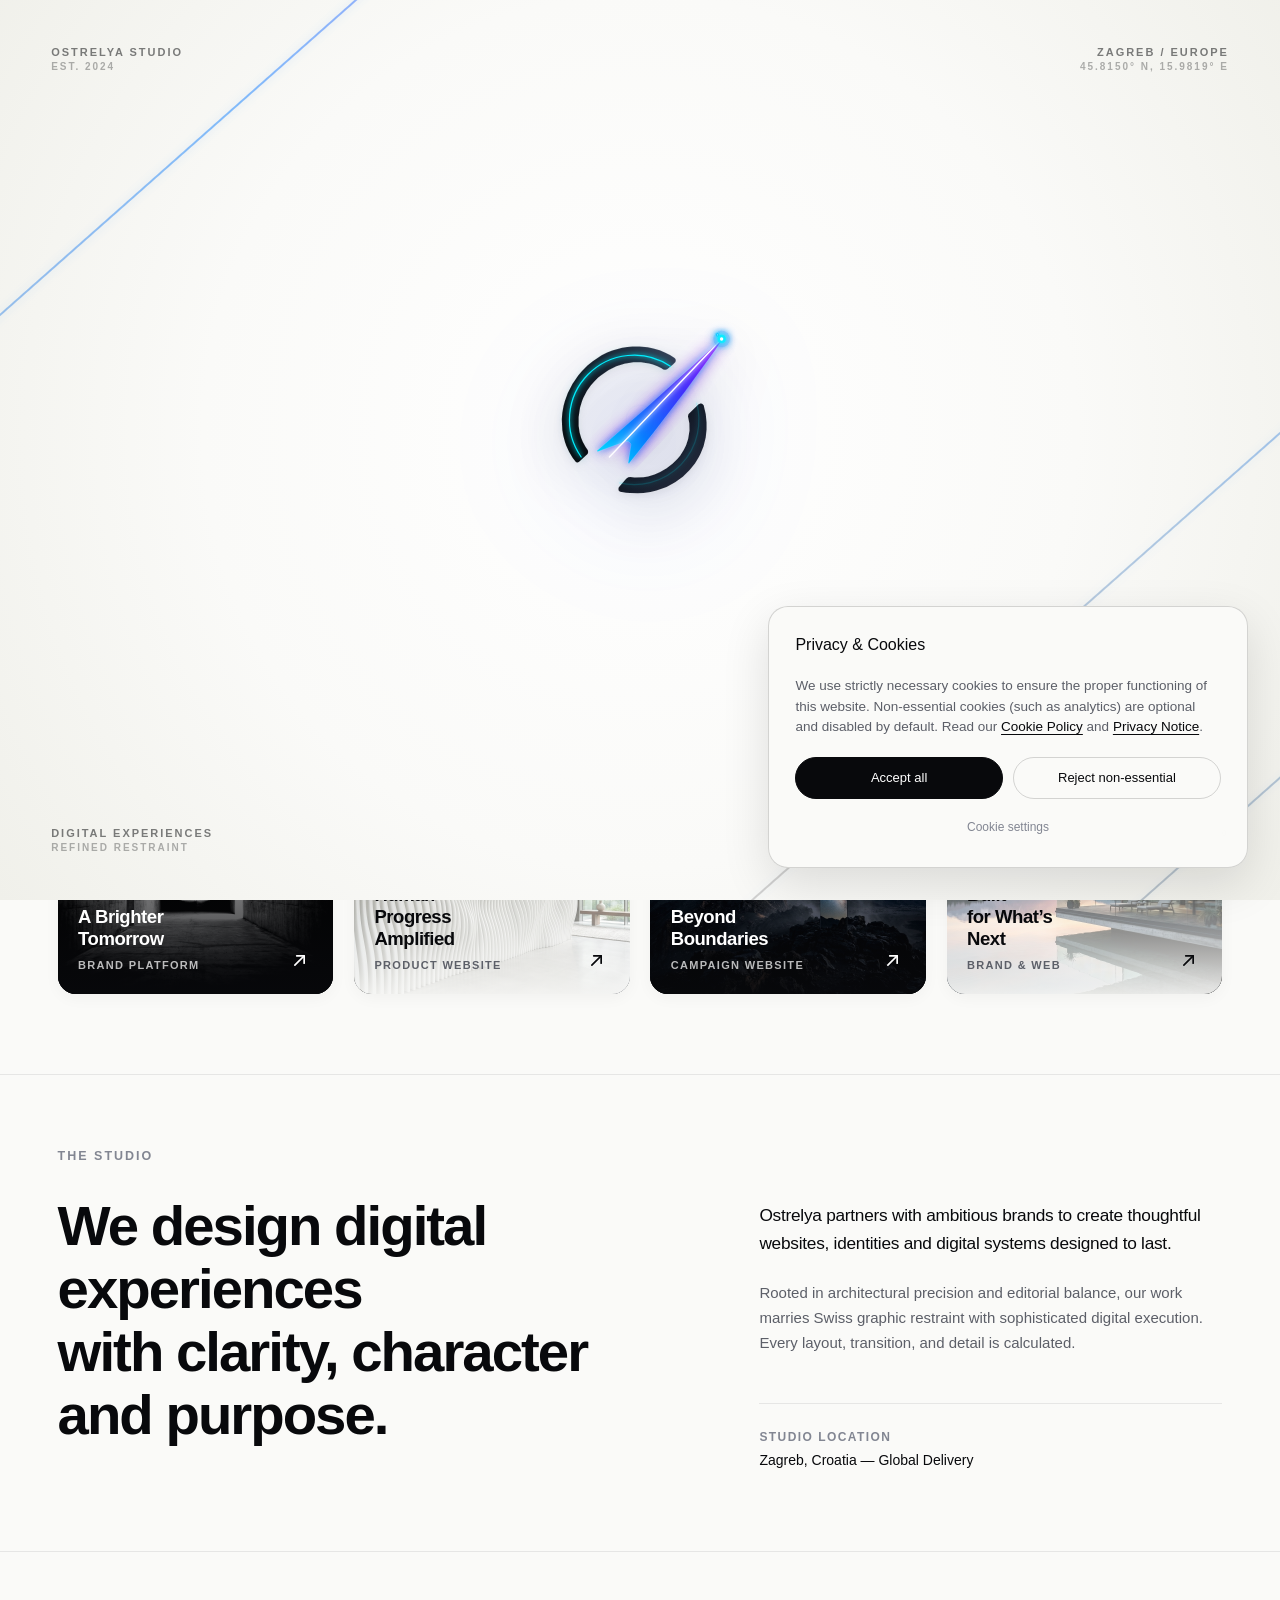
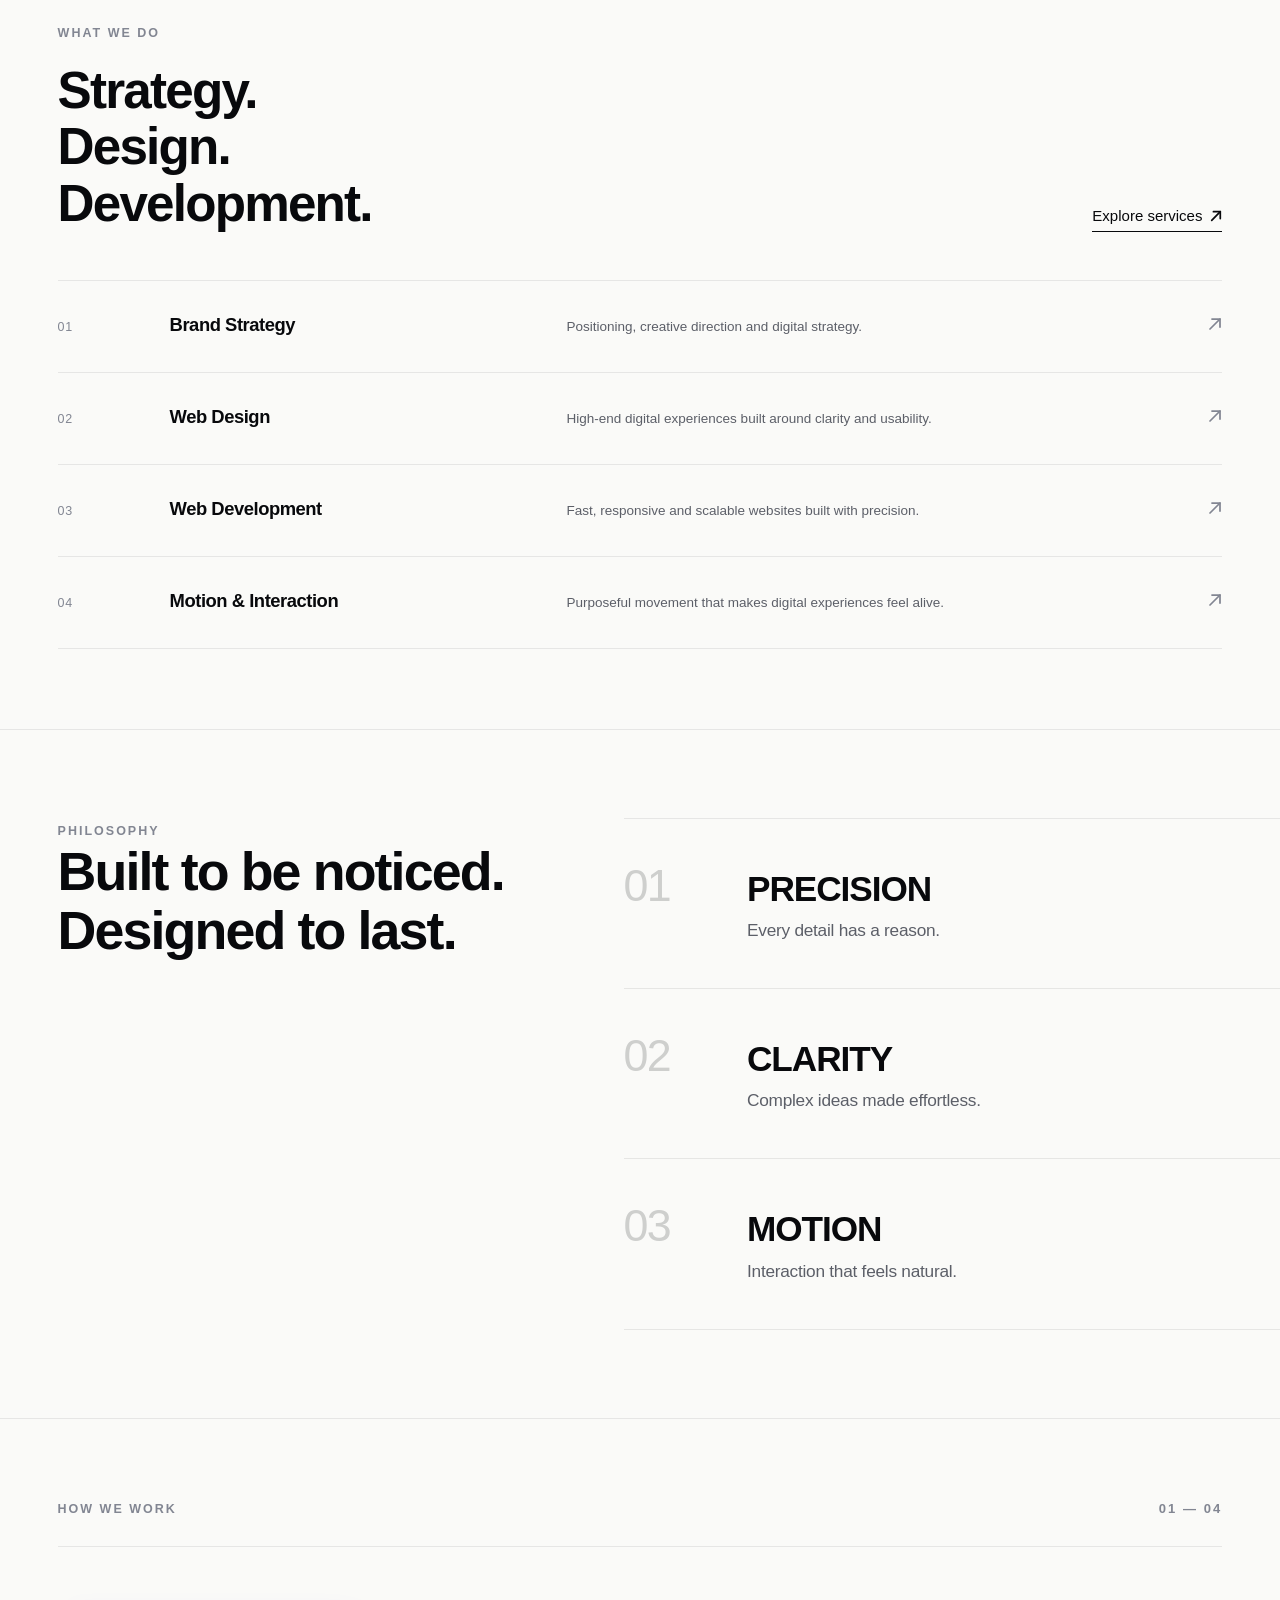
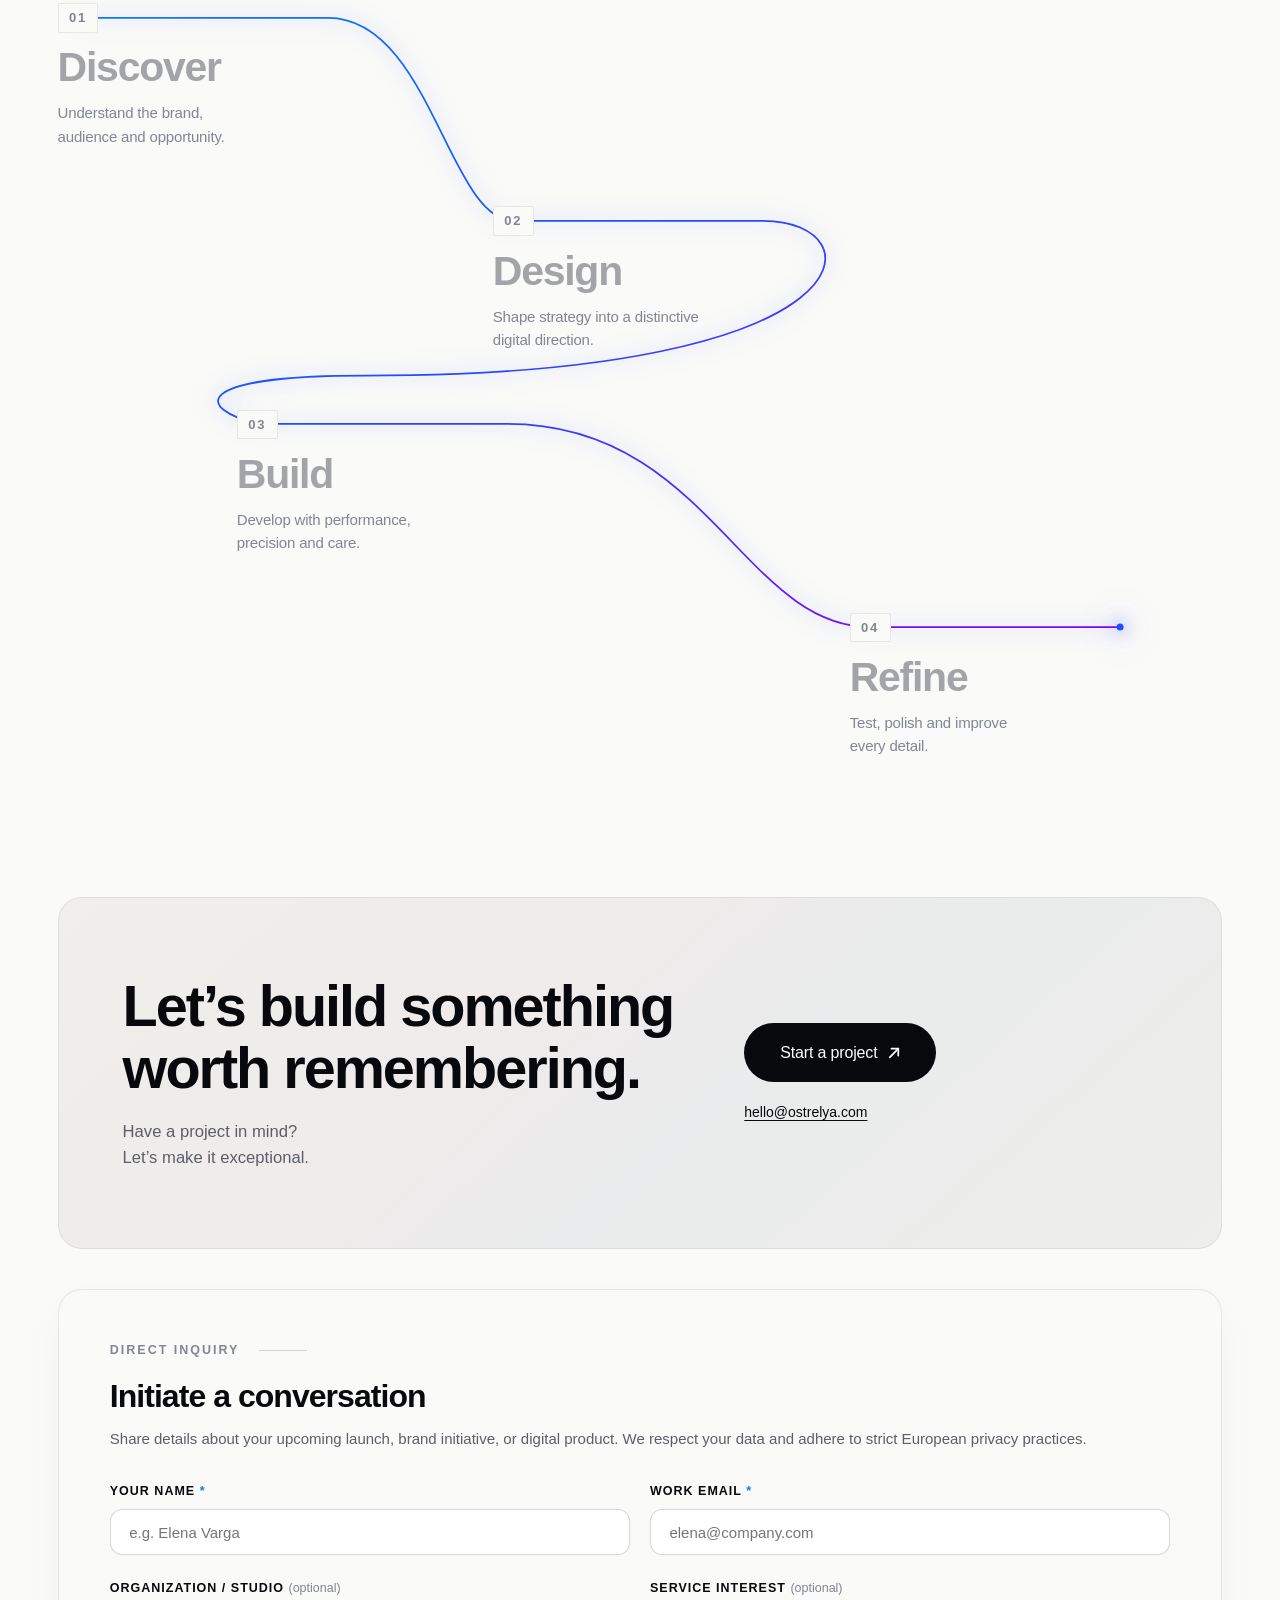
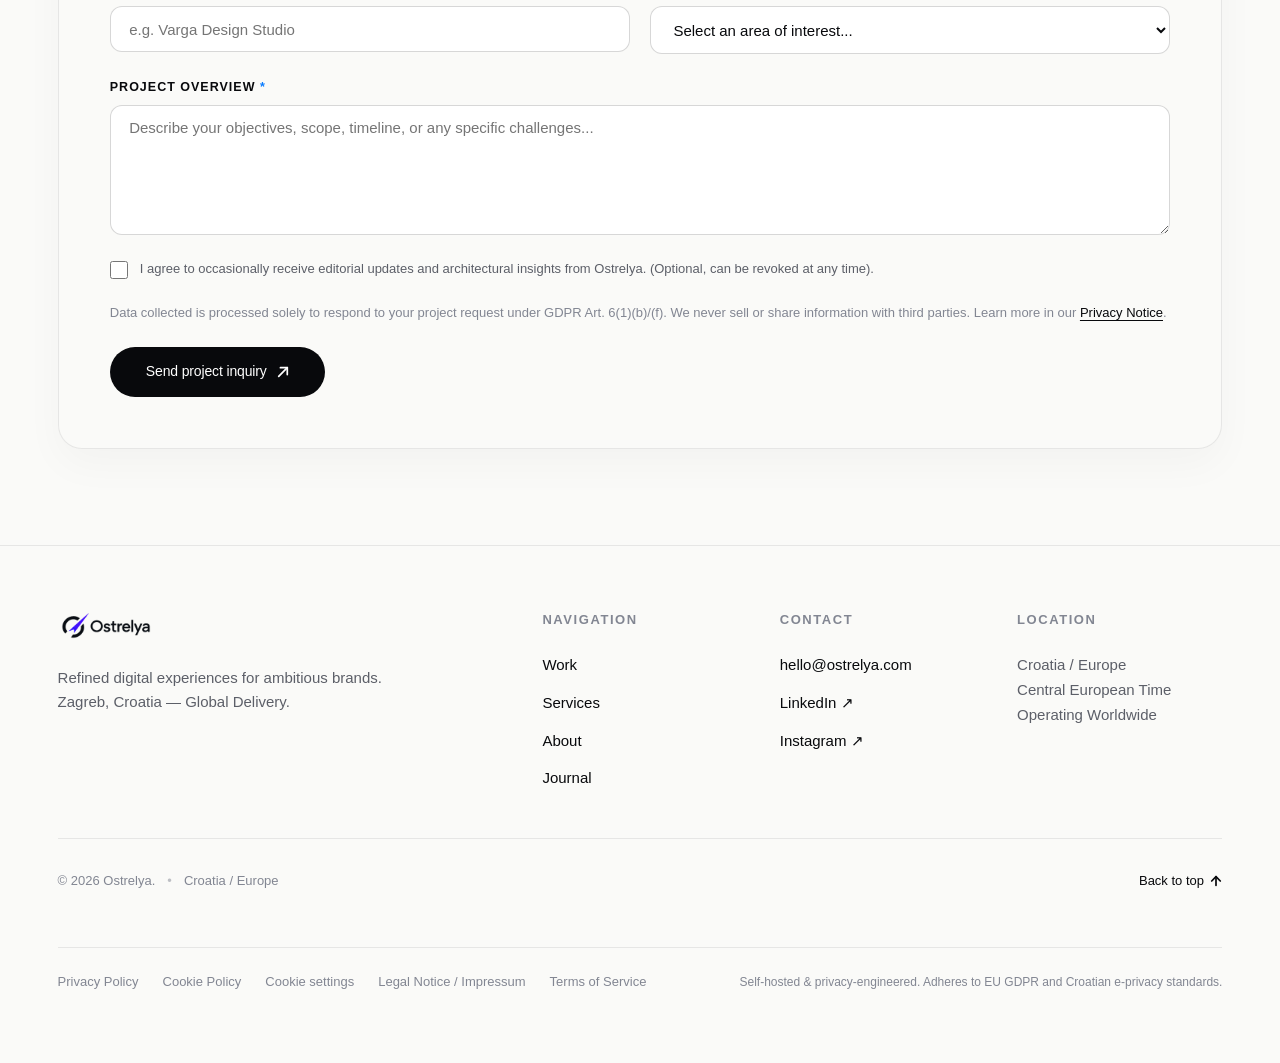
==== commit 3aa9880d: "feat: Implement Editorial Quick-View Modals for Featured Work with WCAG focus management and form pr" ====
--- a/index.html
+++ b/index.html
@@ -662,8 +662,8 @@
         <div class="work-grid">
 
           <!-- Card 01: S. / A Brighter Tomorrow -->
-          <article class="project-card card-dark" data-project="01">
-            <a href="#contact" class="card-inner-link" aria-label="View project A Brighter Tomorrow">
+          <article class="project-card card-dark" data-project-id="01" role="button" tabindex="0" aria-haspopup="dialog" aria-controls="project-modal-01" aria-label="Open detailed case study for A Brighter Tomorrow">
+            <div class="card-inner-link">
               <div class="card-media">
                 <img src="assets/project-1.jpg" alt="A Brighter Tomorrow" class="card-image" loading="lazy" />
                 <div class="card-overlay" aria-hidden="true"></div>
@@ -690,12 +690,12 @@
                   </svg>
                 </div>
               </div>
-            </a>
+            </div>
           </article>
 
           <!-- Card 02: V. / Human Progress Amplified -->
-          <article class="project-card card-light" data-project="02">
-            <a href="#contact" class="card-inner-link" aria-label="View project Human Progress Amplified">
+          <article class="project-card card-light" data-project-id="02" role="button" tabindex="0" aria-haspopup="dialog" aria-controls="project-modal-02" aria-label="Open detailed case study for Human Progress Amplified">
+            <div class="card-inner-link">
               <div class="card-media">
                 <img src="assets/project-2.jpg" alt="Human Progress Amplified" class="card-image" loading="lazy" />
                 <div class="card-overlay" aria-hidden="true"></div>
@@ -722,12 +722,12 @@
                   </svg>
                 </div>
               </div>
-            </a>
+            </div>
           </article>
 
           <!-- Card 03: K. / Beyond Boundaries -->
-          <article class="project-card card-dark" data-project="03">
-            <a href="#contact" class="card-inner-link" aria-label="View project Beyond Boundaries">
+          <article class="project-card card-dark" data-project-id="03" role="button" tabindex="0" aria-haspopup="dialog" aria-controls="project-modal-03" aria-label="Open detailed case study for Beyond Boundaries">
+            <div class="card-inner-link">
               <div class="card-media">
                 <img src="assets/project-3.jpg" alt="Beyond Boundaries" class="card-image" loading="lazy" />
                 <div class="card-overlay" aria-hidden="true"></div>
@@ -754,12 +754,12 @@
                   </svg>
                 </div>
               </div>
-            </a>
+            </div>
           </article>
 
           <!-- Card 04: ○ / Built for What's Next -->
-          <article class="project-card card-light" data-project="04">
-            <a href="#contact" class="card-inner-link" aria-label="View project Built for What's Next">
+          <article class="project-card card-light" data-project-id="04" role="button" tabindex="0" aria-haspopup="dialog" aria-controls="project-modal-04" aria-label="Open detailed case study for Built for What's Next">
+            <div class="card-inner-link">
               <div class="card-media">
                 <img src="assets/project-4.jpg" alt="Built for What's Next" class="card-image" loading="lazy" />
                 <div class="card-overlay" aria-hidden="true"></div>
@@ -786,7 +786,7 @@
                   </svg>
                 </div>
               </div>
-            </a>
+            </div>
           </article>
 
         </div>
@@ -1235,6 +1235,303 @@
     </div>
   </footer>
 
+  <!-- ==================== EDITORIAL PROJECT MODALS ==================== -->
+  <div class="project-modals-container" id="projectModalsContainer">
+
+    <!-- Project Modal 01: S. — A Brighter Tomorrow -->
+    <div class="service-modal-backdrop" id="project-modal-01" role="dialog" aria-modal="true" aria-labelledby="project-title-01" aria-hidden="true">
+      <div class="service-modal-dialog">
+        <div class="service-modal-header">
+          <div class="service-modal-brand">
+            <span class="service-modal-num">PROJECT 01 / 04</span>
+            <span class="service-modal-eyebrow">Brand Platform &bull; CleanTech</span>
+          </div>
+          <button type="button" class="service-modal-close" aria-label="Close project modal (Escape)">
+            <svg viewBox="0 0 14 14" width="12" height="12" fill="none" stroke="currentColor" stroke-width="2" stroke-linecap="round" stroke-linejoin="round" aria-hidden="true">
+              <line x1="2" y1="12" x2="12" y2="2"></line>
+              <polyline points="2 2 12 12"></polyline>
+            </svg>
+          </button>
+        </div>
+        <div class="service-modal-content-grid">
+          <div class="service-modal-visual-pane">
+            <img src="assets/project-1.jpg" alt="A Brighter Tomorrow — CleanTech Renewable Infrastructure" class="service-modal-img" />
+          </div>
+          <div class="service-modal-text-pane">
+            <div>
+              <div class="editorial-eyebrow" style="margin-bottom: 0.5rem;">
+                <span class="eyebrow-text">SOLARIUM ENERGY &mdash; ZURICH / STOCKHOLM</span>
+                <span class="eyebrow-rule" aria-hidden="true"></span>
+              </div>
+              <h2 class="service-modal-title" id="project-title-01">A Brighter Tomorrow</h2>
+              <p class="service-modal-lead">
+                Repositioning a European clean-energy infrastructure pioneer into an inspiring, tier-one global brand commanding trust from institutional investors and European municipalities.
+              </p>
+            </div>
+
+            <div>
+              <div class="service-modal-deliverables-title">The Challenge &amp; Execution</div>
+              <p class="service-modal-approach-text" style="font-size: 0.9375rem; line-height: 1.65; color: var(--text-secondary); margin-bottom: 1rem;">
+                Solarium required an architectural identity transition: moving away from generic technical contractor tropes toward an elevated European aesthetic. We engineered an editorial design system utilizing high-contrast Swiss typography, spacious canvases, and a custom WebGL solar horizon wave shader that renders seamlessly across devices.
+              </p>
+            </div>
+
+            <div>
+              <div class="service-modal-deliverables-title">Scope &amp; Deliverables</div>
+              <ul class="service-modal-list">
+                <li class="service-modal-item">Global Brand Architecture &amp; Investor Positioning Narrative</li>
+                <li class="service-modal-item">Complete Design System &amp; Design Token Library in Figma</li>
+                <li class="service-modal-item">Next.js Headless Platform with Custom GLSL Wave Shader</li>
+                <li class="service-modal-item">Sub-second Core Web Vitals (0.62s FCP benchmark)</li>
+                <li class="service-modal-item">Privacy by Design with Zero 3rd-Party Tracking</li>
+              </ul>
+            </div>
+
+            <div class="service-modal-approach-box">
+              <div class="service-modal-approach-title">Technical Benchmark</div>
+              <p class="service-modal-approach-text">
+                100/100 Lighthouse Performance &bull; Sub-second global edge delivery &bull; Zero client-side bloat.
+              </p>
+            </div>
+
+            <div class="service-modal-action-row">
+              <button type="button" class="btn-primary btn-inquire-project" data-service-target="brand-strategy" style="padding: 0.85rem 1.85rem;">
+                <span>Inquire about a similar project</span>
+                <svg class="icon-arrow" viewBox="0 0 14 14" width="11" height="11" fill="none" stroke="currentColor" stroke-width="2" stroke-linecap="round" stroke-linejoin="round" aria-hidden="true">
+                  <line x1="2" y1="12" x2="12" y2="2"></line>
+                  <polyline points="4 2 12 2 12 10"></polyline>
+                </svg>
+              </button>
+              <a href="mailto:hello@ostrelya.com?subject=Confidential%20Deck%20Request:%20Solarium%20Energy" class="footer-legal-link" style="font-size: 0.8125rem; text-decoration: underline;">
+                Request case study deck ↗
+              </a>
+            </div>
+          </div>
+        </div>
+      </div>
+    </div>
+
+    <!-- Project Modal 02: V. — Human Progress Amplified -->
+    <div class="service-modal-backdrop" id="project-modal-02" role="dialog" aria-modal="true" aria-labelledby="project-title-02" aria-hidden="true">
+      <div class="service-modal-dialog">
+        <div class="service-modal-header">
+          <div class="service-modal-brand">
+            <span class="service-modal-num">PROJECT 02 / 04</span>
+            <span class="service-modal-eyebrow">Product Website &bull; HealthTech &amp; AI</span>
+          </div>
+          <button type="button" class="service-modal-close" aria-label="Close project modal (Escape)">
+            <svg viewBox="0 0 14 14" width="12" height="12" fill="none" stroke="currentColor" stroke-width="2" stroke-linecap="round" stroke-linejoin="round" aria-hidden="true">
+              <line x1="2" y1="12" x2="12" y2="2"></line>
+              <polyline points="4 2 12 2 12 10"></polyline>
+            </svg>
+          </button>
+        </div>
+        <div class="service-modal-content-grid">
+          <div class="service-modal-visual-pane">
+            <img src="assets/project-2.jpg" alt="Human Progress Amplified — Autonomous Medical Diagnostics" class="service-modal-img" />
+          </div>
+          <div class="service-modal-text-pane">
+            <div>
+              <div class="editorial-eyebrow" style="margin-bottom: 0.5rem;">
+                <span class="eyebrow-text">VANGUARD MEDICAL AI &mdash; MUNICH / LONDON</span>
+                <span class="eyebrow-rule" aria-hidden="true"></span>
+              </div>
+              <h2 class="service-modal-title" id="project-title-02">Human Progress Amplified</h2>
+              <p class="service-modal-lead">
+                Demystifying autonomous clinical telemetry for top European hospital networks while preserving clinical gravity, scientific elegance, and uncompromising software velocity.
+              </p>
+            </div>
+
+            <div>
+              <div class="service-modal-deliverables-title">The Challenge &amp; Execution</div>
+              <p class="service-modal-approach-text" style="font-size: 0.9375rem; line-height: 1.65; color: var(--text-secondary); margin-bottom: 1rem;">
+                Vanguard's machine-learning platform processes gigabytes of medical imaging telemetry. We structured an interface anchored in monochrome architectural calm, accented by precision electric-blue data indicators. Designed to allow clinical directors and surgeons to inspect volumetric 3D diagnostic sensors in real time directly within the browser.
+              </p>
+            </div>
+
+            <div>
+              <div class="service-modal-deliverables-title">Scope &amp; Deliverables</div>
+              <ul class="service-modal-list">
+                <li class="service-modal-item">3D Volumetric Diagnostic Sensor Demonstrator (Three.js / WebGL)</li>
+                <li class="service-modal-item">WCAG 2.2 AA Accessible Clinical Data Charts &amp; Screen Reader Mapping</li>
+                <li class="service-modal-item">Modular Design Token System with High-Density Layout Modes</li>
+                <li class="service-modal-item">Headless CMS Integration for Clinical Whitepapers &amp; Trials</li>
+                <li class="service-modal-item">Sub-second Edge Deployment Across European Health Zones</li>
+              </ul>
+            </div>
+
+            <div class="service-modal-approach-box">
+              <div class="service-modal-approach-title">Engineering Metric</div>
+              <p class="service-modal-approach-text">
+                Steady 60fps WebGL execution on standard clinical tablets with GPU-saving battery throttling.
+              </p>
+            </div>
+
+            <div class="service-modal-action-row">
+              <button type="button" class="btn-primary btn-inquire-project" data-service-target="web-development" style="padding: 0.85rem 1.85rem;">
+                <span>Inquire about a similar project</span>
+                <svg class="icon-arrow" viewBox="0 0 14 14" width="11" height="11" fill="none" stroke="currentColor" stroke-width="2" stroke-linecap="round" stroke-linejoin="round" aria-hidden="true">
+                  <line x1="2" y1="12" x2="12" y2="2"></line>
+                  <polyline points="4 2 12 2 12 10"></polyline>
+                </svg>
+              </button>
+              <a href="mailto:hello@ostrelya.com?subject=Confidential%20Deck%20Request:%20Vanguard%20Diagnostics" class="footer-legal-link" style="font-size: 0.8125rem; text-decoration: underline;">
+                Request clinical case deck ↗
+              </a>
+            </div>
+          </div>
+        </div>
+      </div>
+    </div>
+
+    <!-- Project Modal 03: K. — Beyond Boundaries -->
+    <div class="service-modal-backdrop" id="project-modal-03" role="dialog" aria-modal="true" aria-labelledby="project-title-03" aria-hidden="true">
+      <div class="service-modal-dialog">
+        <div class="service-modal-header">
+          <div class="service-modal-brand">
+            <span class="service-modal-num">PROJECT 03 / 04</span>
+            <span class="service-modal-eyebrow">Campaign Website &bull; Luxury Horology</span>
+          </div>
+          <button type="button" class="service-modal-close" aria-label="Close project modal (Escape)">
+            <svg viewBox="0 0 14 14" width="12" height="12" fill="none" stroke="currentColor" stroke-width="2" stroke-linecap="round" stroke-linejoin="round" aria-hidden="true">
+              <line x1="2" y1="12" x2="12" y2="2"></line>
+              <polyline points="2 2 12 12"></polyline>
+            </svg>
+          </button>
+        </div>
+        <div class="service-modal-content-grid">
+          <div class="service-modal-visual-pane">
+            <img src="assets/project-3.jpg" alt="Beyond Boundaries — Luxury Swiss Watchmaking Campaign" class="service-modal-img" />
+          </div>
+          <div class="service-modal-text-pane">
+            <div>
+              <div class="editorial-eyebrow" style="margin-bottom: 0.5rem;">
+                <span class="eyebrow-text">KRONOS HOROLOGY &mdash; GENEVA, SWITZERLAND</span>
+                <span class="eyebrow-rule" aria-hidden="true"></span>
+              </div>
+              <h2 class="service-modal-title" id="project-title-03">Beyond Boundaries</h2>
+              <p class="service-modal-lead">
+                An asymmetric, kinetic digital showroom celebrating the launch of a limited-edition mechanical chronometer, capturing the tactile microscopic tolerances of luxury Swiss horology.
+              </p>
+            </div>
+
+            <div>
+              <div class="service-modal-deliverables-title">The Challenge &amp; Execution</div>
+              <p class="service-modal-approach-text" style="font-size: 0.9375rem; line-height: 1.65; color: var(--text-secondary); margin-bottom: 1rem;">
+                To unveil a hand-finished tourbillon timepiece limited to 50 numbered editions worldwide, Kronos needed a sensory experience that reflected the horological precision of Geneva workshops. We engineered a scroll-choreographed interactive narrative using mathematical Bézier vector tracers and specular letter glints that guide collectors through caliber mechanics to private reservation.
+              </p>
+            </div>
+
+            <div>
+              <div class="service-modal-deliverables-title">Scope &amp; Deliverables</div>
+              <ul class="service-modal-list">
+                <li class="service-modal-item">Scroll-Driven Choreography via GSAP Timelines</li>
+                <li class="service-modal-item">Microscopic Caliber Vector Animations &amp; SVG Tracers</li>
+                <li class="service-modal-item">Letter-Strict Specular Lighting &amp; Shader Accents</li>
+                <li class="service-modal-item">Private VIP Collector Reservation Concierge Interface</li>
+                <li class="service-modal-item">Full prefers-reduced-motion Accessible Fallback Architecture</li>
+              </ul>
+            </div>
+
+            <div class="service-modal-approach-box">
+              <div class="service-modal-approach-title">Commercial Result</div>
+              <p class="service-modal-approach-text">
+                100% allocation of 50 timepieces reserved within 48 hours &bull; International design recognition.
+              </p>
+            </div>
+
+            <div class="service-modal-action-row">
+              <button type="button" class="btn-primary btn-inquire-project" data-service-target="motion-interaction" style="padding: 0.85rem 1.85rem;">
+                <span>Inquire about a similar project</span>
+                <svg class="icon-arrow" viewBox="0 0 14 14" width="11" height="11" fill="none" stroke="currentColor" stroke-width="2" stroke-linecap="round" stroke-linejoin="round" aria-hidden="true">
+                  <line x1="2" y1="12" x2="12" y2="2"></line>
+                  <polyline points="4 2 12 2 12 10"></polyline>
+                </svg>
+              </button>
+              <a href="mailto:hello@ostrelya.com?subject=Confidential%20Deck%20Request:%20Kronos%20Horology" class="footer-legal-link" style="font-size: 0.8125rem; text-decoration: underline;">
+                Request campaign deck ↗
+              </a>
+            </div>
+          </div>
+        </div>
+      </div>
+    </div>
+
+    <!-- Project Modal 04: ○ — Built for What’s Next -->
+    <div class="service-modal-backdrop" id="project-modal-04" role="dialog" aria-modal="true" aria-labelledby="project-title-04" aria-hidden="true">
+      <div class="service-modal-dialog">
+        <div class="service-modal-header">
+          <div class="service-modal-brand">
+            <span class="service-modal-num">PROJECT 04 / 04</span>
+            <span class="service-modal-eyebrow">Brand &amp; Web &bull; Frontier Venture Capital</span>
+          </div>
+          <button type="button" class="service-modal-close" aria-label="Close project modal (Escape)">
+            <svg viewBox="0 0 14 14" width="12" height="12" fill="none" stroke="currentColor" stroke-width="2" stroke-linecap="round" stroke-linejoin="round" aria-hidden="true">
+              <line x1="2" y1="12" x2="12" y2="2"></line>
+              <polyline points="2 2 12 12"></polyline>
+            </svg>
+          </button>
+        </div>
+        <div class="service-modal-content-grid">
+          <div class="service-modal-visual-pane">
+            <img src="assets/project-4.jpg" alt="Built for What's Next — European Frontier Venture Capital" class="service-modal-img" />
+          </div>
+          <div class="service-modal-text-pane">
+            <div>
+              <div class="editorial-eyebrow" style="margin-bottom: 0.5rem;">
+                <span class="eyebrow-text">ORBIT CAPITAL &mdash; ZAGREB / BERLIN</span>
+                <span class="eyebrow-rule" aria-hidden="true"></span>
+              </div>
+              <h2 class="service-modal-title" id="project-title-04">Built for What’s Next</h2>
+              <p class="service-modal-lead">
+                A definitive, architectural digital presence for a &euro;150M venture firm investing in robotics, quantum technologies, and synthetic biology, deliberately rejecting standard tech startup templates.
+              </p>
+            </div>
+
+            <div>
+              <div class="service-modal-deliverables-title">The Challenge &amp; Execution</div>
+              <p class="service-modal-approach-text" style="font-size: 0.9375rem; line-height: 1.65; color: var(--text-secondary); margin-bottom: 1rem;">
+                Orbit needed an authoritative digital home that conveys institutional staying power to European sovereign funds while remaining sharp, modern, and magnetic to brilliant founders. We delivered a monolithic typographic identity, an ultra-fast founder portfolio archive with instant client-side filtering, and an encrypted LP investor reporting gateway.
+              </p>
+            </div>
+
+            <div>
+              <div class="service-modal-deliverables-title">Scope &amp; Deliverables</div>
+              <ul class="service-modal-list">
+                <li class="service-modal-item">Monolithic Typographic Identity &amp; Editorial Layout System</li>
+                <li class="service-modal-item">Real-Time Founder Portfolio Archive with Instant Filtering</li>
+                <li class="service-modal-item">Limited Partner (LP) Quarterly Portal UI Specification</li>
+                <li class="service-modal-item">Continuous Technical Health, SEO &amp; Compliance Retainer</li>
+                <li class="service-modal-item">Sub-half-second Load Times on Global Edge Infrastructure</li>
+              </ul>
+            </div>
+
+            <div class="service-modal-approach-box">
+              <div class="service-modal-approach-title">Operational SLA</div>
+              <p class="service-modal-approach-text">
+                Retained partnership with 99.98% uptime SLA and 24h sprint turnarounds for new portfolio additions.
+              </p>
+            </div>
+
+            <div class="service-modal-action-row">
+              <button type="button" class="btn-primary btn-inquire-project" data-service-target="full-scope" style="padding: 0.85rem 1.85rem;">
+                <span>Inquire about a similar project</span>
+                <svg class="icon-arrow" viewBox="0 0 14 14" width="11" height="11" fill="none" stroke="currentColor" stroke-width="2" stroke-linecap="round" stroke-linejoin="round" aria-hidden="true">
+                  <line x1="2" y1="12" x2="12" y2="2"></line>
+                  <polyline points="4 2 12 2 12 10"></polyline>
+                </svg>
+              </button>
+              <a href="mailto:hello@ostrelya.com?subject=Confidential%20Deck%20Request:%20Orbit%20Capital" class="footer-legal-link" style="font-size: 0.8125rem; text-decoration: underline;">
+                Request venture deck ↗
+              </a>
+            </div>
+          </div>
+        </div>
+      </div>
+    </div>
+
+  </div>
+
   <script src="script.js"></script>
 </body>
 </html>
--- a/styles.css
+++ b/styles.css
@@ -472,11 +472,18 @@
   background-color: #121316;
   box-shadow: 0 4px 16px rgba(8, 9, 12, 0.04);
   transition: transform var(--transition-medium), box-shadow var(--transition-medium);
+  cursor: pointer;
+  user-select: none;
 }
 
 .project-card:hover {
   transform: translateY(-4px);
   box-shadow: 0 16px 36px rgba(8, 9, 12, 0.09);
+}
+
+.project-card:focus-visible {
+  outline: 2px solid var(--accent-blue);
+  outline-offset: 4px;
 }
 
 .card-inner-link {
@@ -2589,7 +2596,7 @@
   background-color: rgba(8, 9, 12, 0.55);
   backdrop-filter: blur(8px);
   -webkit-backdrop-filter: blur(8px);
-  z-index: 10000;
+  z-index: 100000;
   opacity: 0;
   pointer-events: none;
   transition: opacity 0.3s var(--ease-out-expo);
@@ -2780,7 +2787,7 @@
   background-color: rgba(8, 9, 12, 0.65);
   backdrop-filter: blur(14px);
   -webkit-backdrop-filter: blur(14px);
-  z-index: 10000;
+  z-index: 100005;
   opacity: 0;
   pointer-events: none;
   transition: opacity 0.4s var(--ease-out-expo);
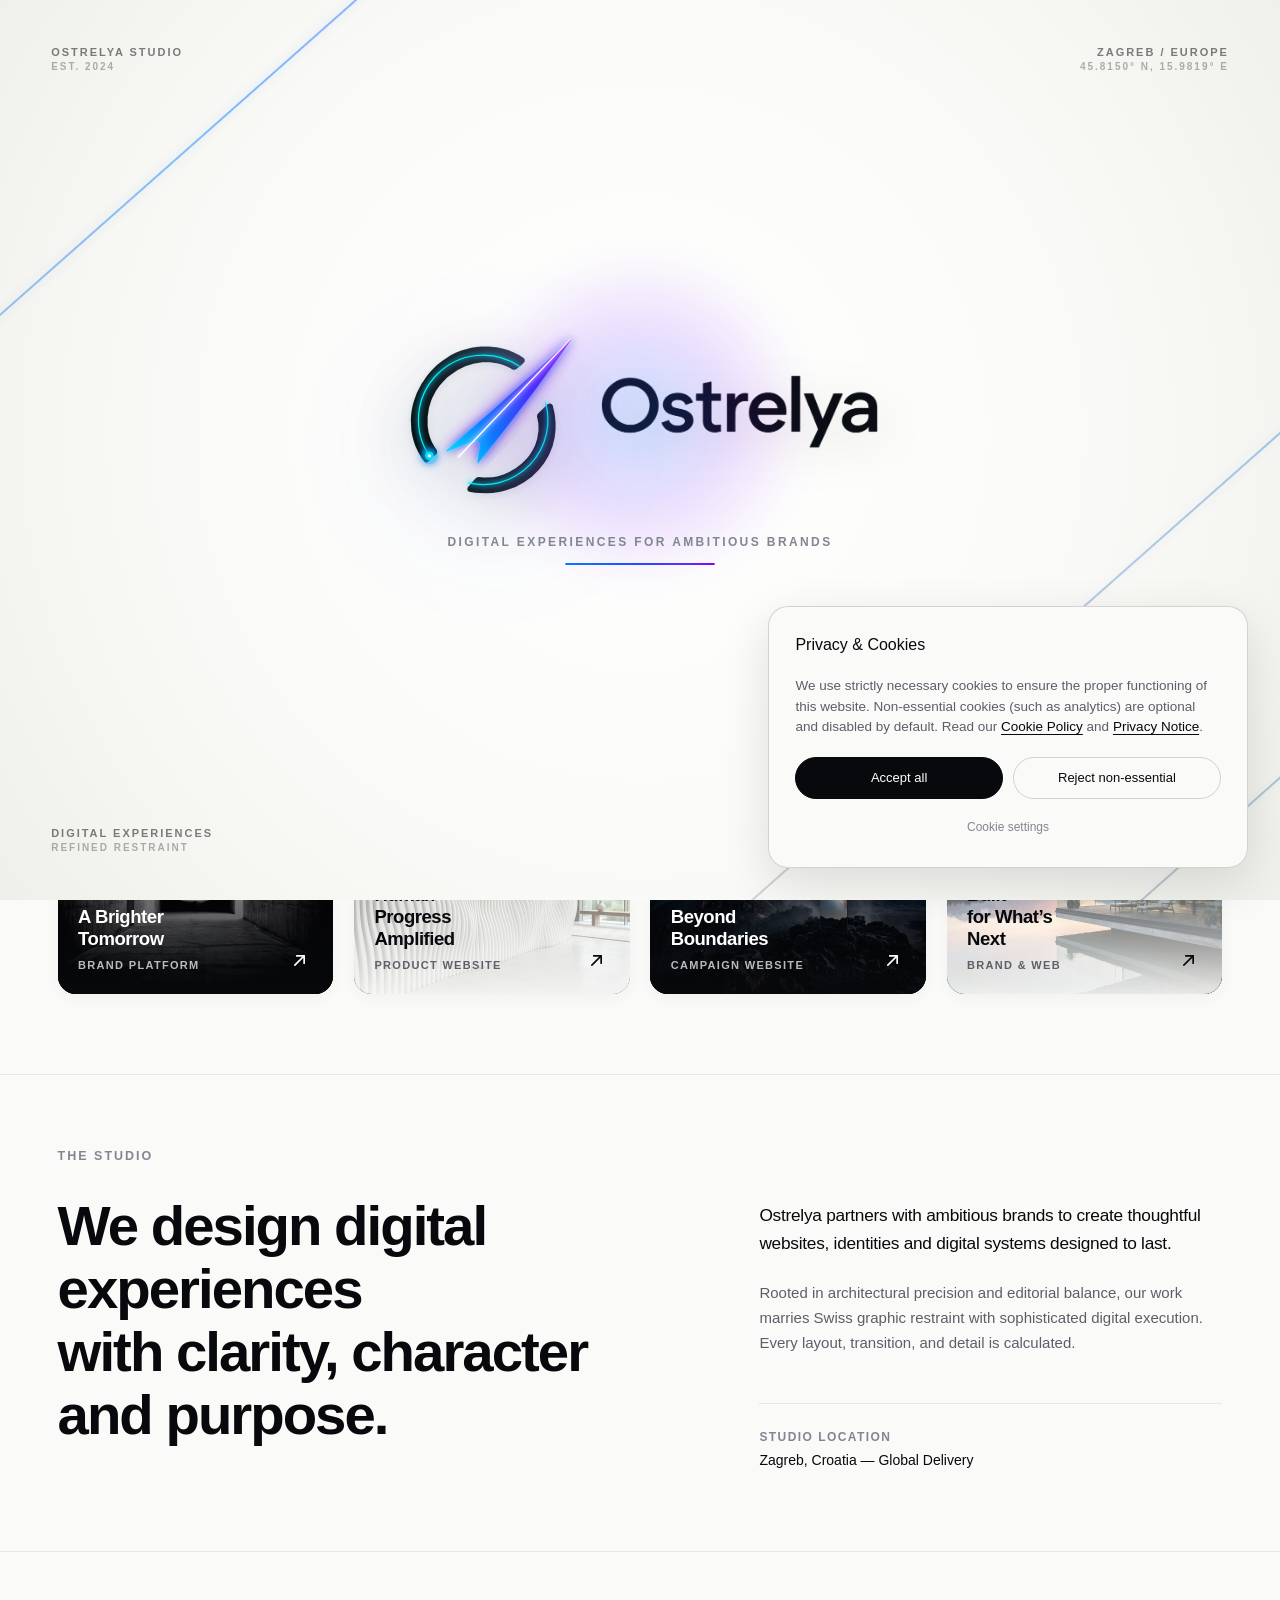
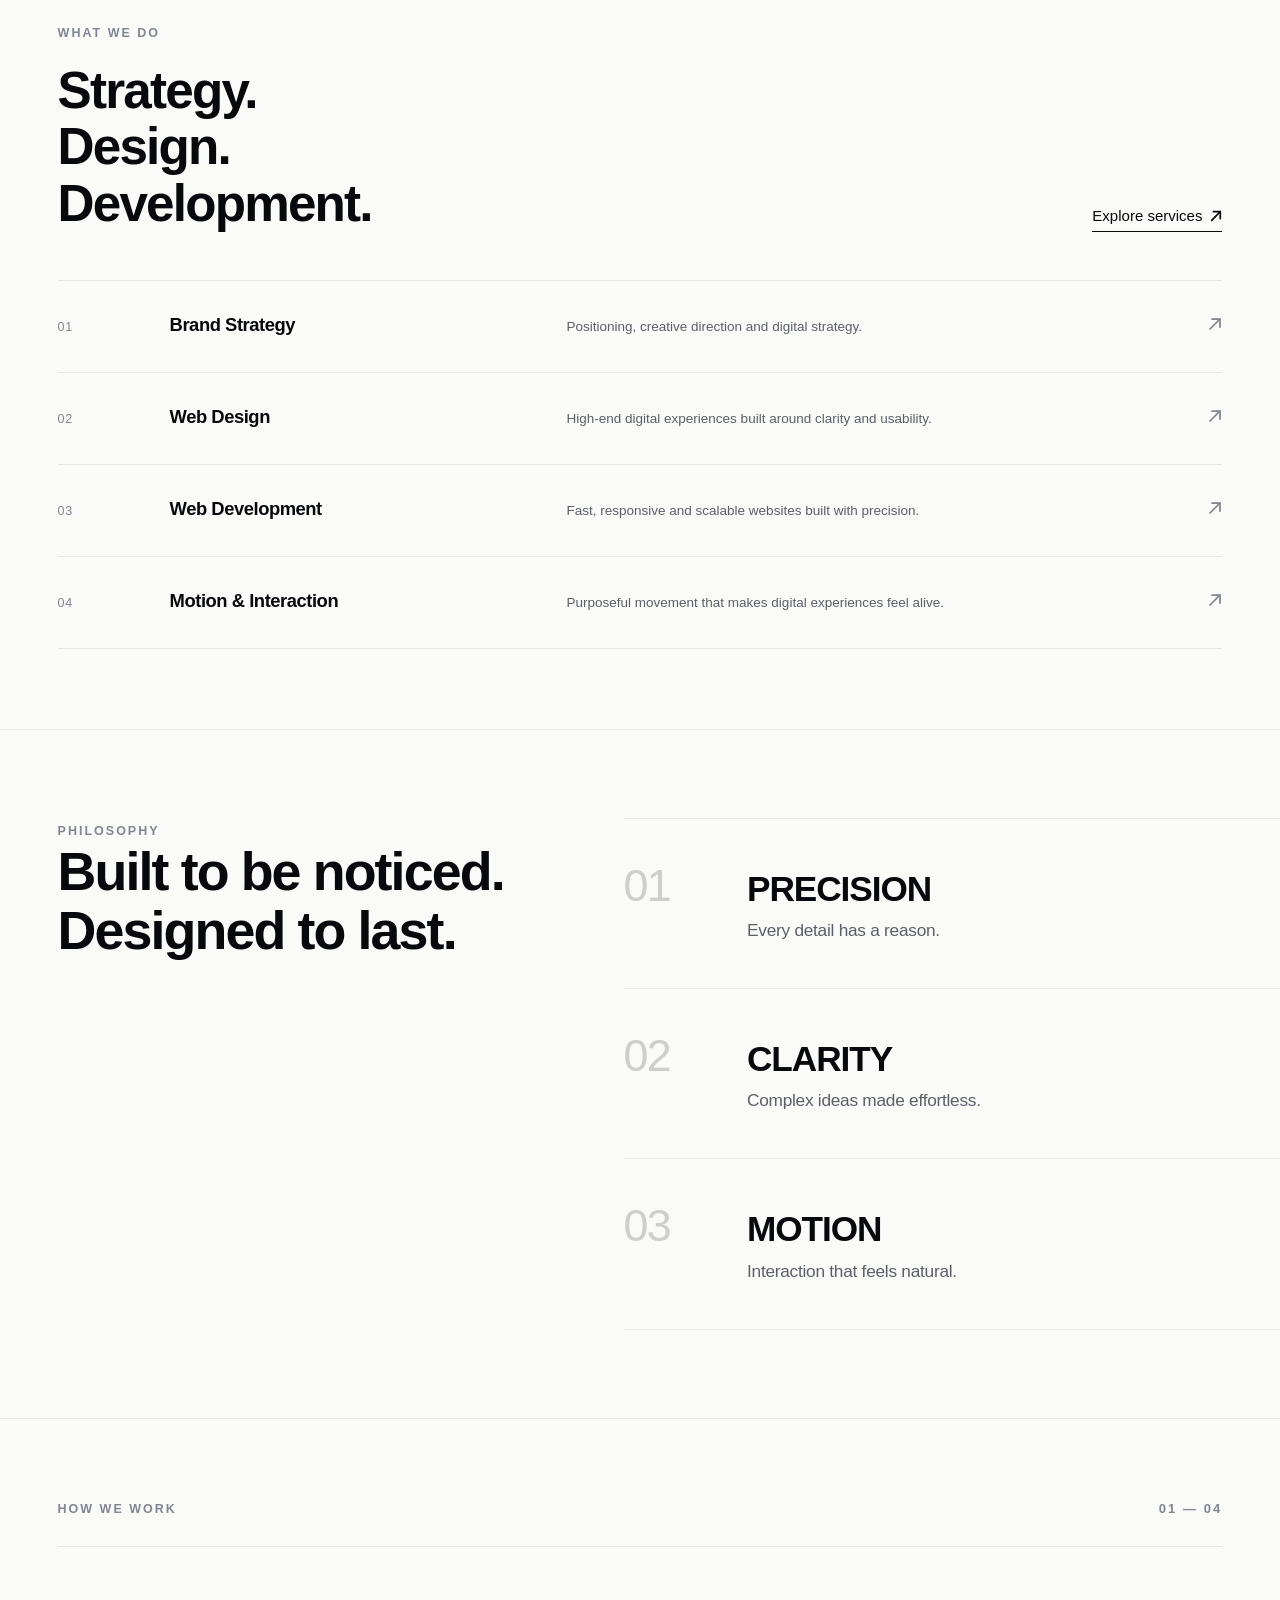
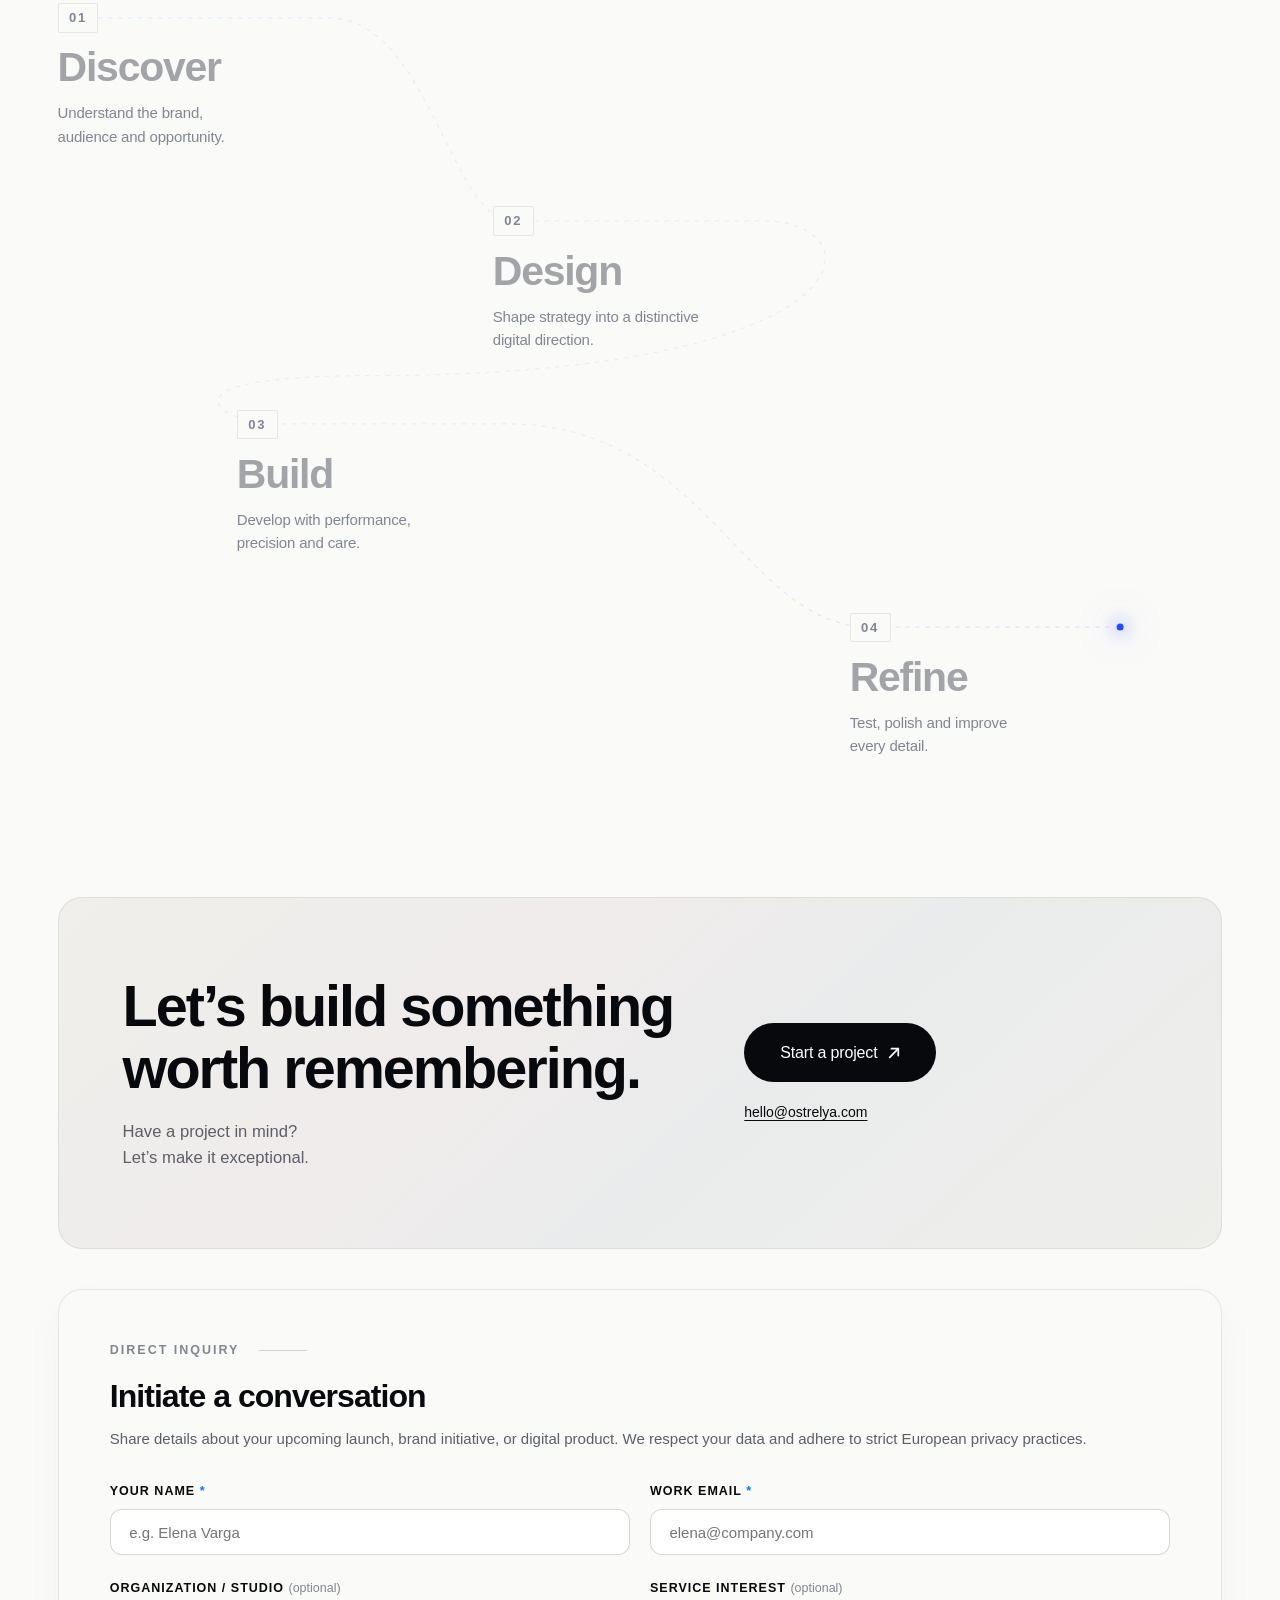
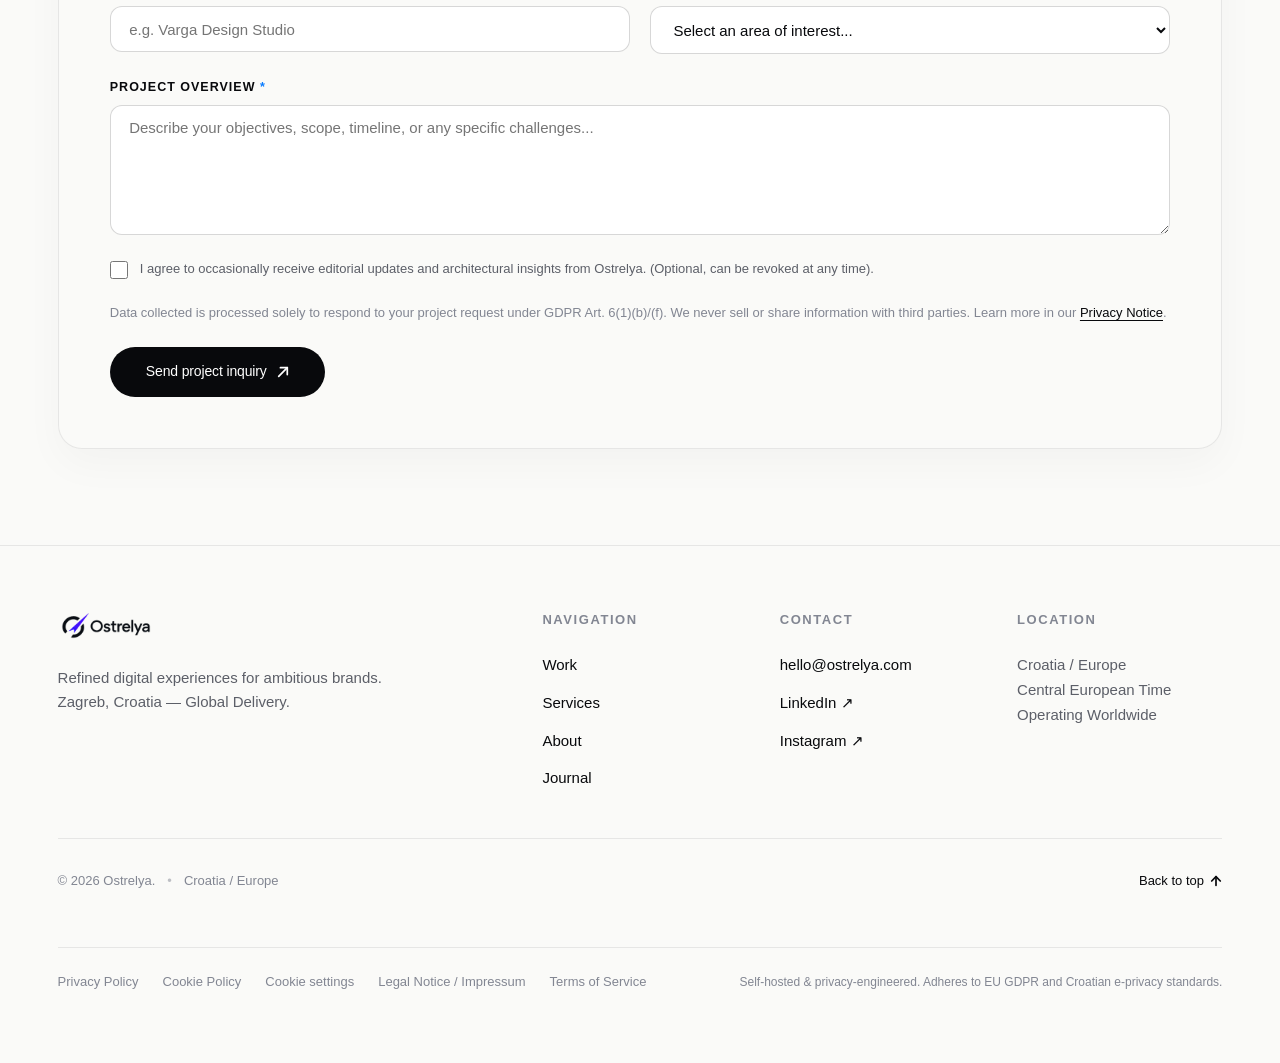
==== commit 6905282f: "fix: Add inline fail-safe modal triggers, readyState resilience, document click delegation, and cach" ====
--- a/index.html
+++ b/index.html
@@ -18,7 +18,7 @@
 
   <!-- Self-Hosted Typography & Local GSAP (Zero 3rd-party network requests on initial load) -->
   <link rel="stylesheet" href="assets/fonts/fonts.css" />
-  <link rel="stylesheet" href="styles.css" />
+  <link rel="stylesheet" href="styles.css?v=2.2.1" />
   <script src="assets/js/gsap.min.js"></script>
   <style id="studioLoaderStyles">
     /* ==========================================================================
@@ -662,7 +662,7 @@
         <div class="work-grid">
 
           <!-- Card 01: S. / A Brighter Tomorrow -->
-          <article class="project-card card-dark" data-project-id="01" role="button" tabindex="0" aria-haspopup="dialog" aria-controls="project-modal-01" aria-label="Open detailed case study for A Brighter Tomorrow">
+          <article class="project-card card-dark" data-project-id="01" role="button" tabindex="0" aria-haspopup="dialog" aria-controls="project-modal-01" aria-label="Open detailed case study for A Brighter Tomorrow" onclick="openProjectModal('01')">
             <div class="card-inner-link">
               <div class="card-media">
                 <img src="assets/project-1.jpg" alt="A Brighter Tomorrow" class="card-image" loading="lazy" />
@@ -694,7 +694,7 @@
           </article>
 
           <!-- Card 02: V. / Human Progress Amplified -->
-          <article class="project-card card-light" data-project-id="02" role="button" tabindex="0" aria-haspopup="dialog" aria-controls="project-modal-02" aria-label="Open detailed case study for Human Progress Amplified">
+          <article class="project-card card-light" data-project-id="02" role="button" tabindex="0" aria-haspopup="dialog" aria-controls="project-modal-02" aria-label="Open detailed case study for Human Progress Amplified" onclick="openProjectModal('02')">
             <div class="card-inner-link">
               <div class="card-media">
                 <img src="assets/project-2.jpg" alt="Human Progress Amplified" class="card-image" loading="lazy" />
@@ -726,7 +726,7 @@
           </article>
 
           <!-- Card 03: K. / Beyond Boundaries -->
-          <article class="project-card card-dark" data-project-id="03" role="button" tabindex="0" aria-haspopup="dialog" aria-controls="project-modal-03" aria-label="Open detailed case study for Beyond Boundaries">
+          <article class="project-card card-dark" data-project-id="03" role="button" tabindex="0" aria-haspopup="dialog" aria-controls="project-modal-03" aria-label="Open detailed case study for Beyond Boundaries" onclick="openProjectModal('03')">
             <div class="card-inner-link">
               <div class="card-media">
                 <img src="assets/project-3.jpg" alt="Beyond Boundaries" class="card-image" loading="lazy" />
@@ -758,7 +758,7 @@
           </article>
 
           <!-- Card 04: ○ / Built for What's Next -->
-          <article class="project-card card-light" data-project-id="04" role="button" tabindex="0" aria-haspopup="dialog" aria-controls="project-modal-04" aria-label="Open detailed case study for Built for What's Next">
+          <article class="project-card card-light" data-project-id="04" role="button" tabindex="0" aria-haspopup="dialog" aria-controls="project-modal-04" aria-label="Open detailed case study for Built for What's Next" onclick="openProjectModal('04')">
             <div class="card-inner-link">
               <div class="card-media">
                 <img src="assets/project-4.jpg" alt="Built for What's Next" class="card-image" loading="lazy" />
@@ -1239,14 +1239,14 @@
   <div class="project-modals-container" id="projectModalsContainer">
 
     <!-- Project Modal 01: S. — A Brighter Tomorrow -->
-    <div class="service-modal-backdrop" id="project-modal-01" role="dialog" aria-modal="true" aria-labelledby="project-title-01" aria-hidden="true">
+    <div class="service-modal-backdrop" id="project-modal-01" role="dialog" aria-modal="true" aria-labelledby="project-title-01" aria-hidden="true" onclick="if(event.target===this)closeProjectModal('01')">
       <div class="service-modal-dialog">
         <div class="service-modal-header">
           <div class="service-modal-brand">
             <span class="service-modal-num">PROJECT 01 / 04</span>
             <span class="service-modal-eyebrow">Brand Platform &bull; CleanTech</span>
           </div>
-          <button type="button" class="service-modal-close" aria-label="Close project modal (Escape)">
+          <button type="button" class="service-modal-close" aria-label="Close project modal (Escape)" onclick="closeProjectModal('01')">
             <svg viewBox="0 0 14 14" width="12" height="12" fill="none" stroke="currentColor" stroke-width="2" stroke-linecap="round" stroke-linejoin="round" aria-hidden="true">
               <line x1="2" y1="12" x2="12" y2="2"></line>
               <polyline points="2 2 12 12"></polyline>
@@ -1295,7 +1295,7 @@
             </div>
 
             <div class="service-modal-action-row">
-              <button type="button" class="btn-primary btn-inquire-project" data-service-target="brand-strategy" style="padding: 0.85rem 1.85rem;">
+              <button type="button" class="btn-primary btn-inquire-project" data-service-target="brand-strategy" onclick="inquireProject('brand-strategy', '01')" style="padding: 0.85rem 1.85rem;">
                 <span>Inquire about a similar project</span>
                 <svg class="icon-arrow" viewBox="0 0 14 14" width="11" height="11" fill="none" stroke="currentColor" stroke-width="2" stroke-linecap="round" stroke-linejoin="round" aria-hidden="true">
                   <line x1="2" y1="12" x2="12" y2="2"></line>
@@ -1312,17 +1312,17 @@
     </div>
 
     <!-- Project Modal 02: V. — Human Progress Amplified -->
-    <div class="service-modal-backdrop" id="project-modal-02" role="dialog" aria-modal="true" aria-labelledby="project-title-02" aria-hidden="true">
+    <div class="service-modal-backdrop" id="project-modal-02" role="dialog" aria-modal="true" aria-labelledby="project-title-02" aria-hidden="true" onclick="if(event.target===this)closeProjectModal('02')">
       <div class="service-modal-dialog">
         <div class="service-modal-header">
           <div class="service-modal-brand">
             <span class="service-modal-num">PROJECT 02 / 04</span>
             <span class="service-modal-eyebrow">Product Website &bull; HealthTech &amp; AI</span>
           </div>
-          <button type="button" class="service-modal-close" aria-label="Close project modal (Escape)">
+          <button type="button" class="service-modal-close" aria-label="Close project modal (Escape)" onclick="closeProjectModal('02')">
             <svg viewBox="0 0 14 14" width="12" height="12" fill="none" stroke="currentColor" stroke-width="2" stroke-linecap="round" stroke-linejoin="round" aria-hidden="true">
               <line x1="2" y1="12" x2="12" y2="2"></line>
-              <polyline points="4 2 12 2 12 10"></polyline>
+              <polyline points="2 2 12 12"></polyline>
             </svg>
           </button>
         </div>
@@ -1368,7 +1368,7 @@
             </div>
 
             <div class="service-modal-action-row">
-              <button type="button" class="btn-primary btn-inquire-project" data-service-target="web-development" style="padding: 0.85rem 1.85rem;">
+              <button type="button" class="btn-primary btn-inquire-project" data-service-target="web-development" onclick="inquireProject('web-development', '02')" style="padding: 0.85rem 1.85rem;">
                 <span>Inquire about a similar project</span>
                 <svg class="icon-arrow" viewBox="0 0 14 14" width="11" height="11" fill="none" stroke="currentColor" stroke-width="2" stroke-linecap="round" stroke-linejoin="round" aria-hidden="true">
                   <line x1="2" y1="12" x2="12" y2="2"></line>
@@ -1385,14 +1385,14 @@
     </div>
 
     <!-- Project Modal 03: K. — Beyond Boundaries -->
-    <div class="service-modal-backdrop" id="project-modal-03" role="dialog" aria-modal="true" aria-labelledby="project-title-03" aria-hidden="true">
+    <div class="service-modal-backdrop" id="project-modal-03" role="dialog" aria-modal="true" aria-labelledby="project-title-03" aria-hidden="true" onclick="if(event.target===this)closeProjectModal('03')">
       <div class="service-modal-dialog">
         <div class="service-modal-header">
           <div class="service-modal-brand">
             <span class="service-modal-num">PROJECT 03 / 04</span>
             <span class="service-modal-eyebrow">Campaign Website &bull; Luxury Horology</span>
           </div>
-          <button type="button" class="service-modal-close" aria-label="Close project modal (Escape)">
+          <button type="button" class="service-modal-close" aria-label="Close project modal (Escape)" onclick="closeProjectModal('03')">
             <svg viewBox="0 0 14 14" width="12" height="12" fill="none" stroke="currentColor" stroke-width="2" stroke-linecap="round" stroke-linejoin="round" aria-hidden="true">
               <line x1="2" y1="12" x2="12" y2="2"></line>
               <polyline points="2 2 12 12"></polyline>
@@ -1441,7 +1441,7 @@
             </div>
 
             <div class="service-modal-action-row">
-              <button type="button" class="btn-primary btn-inquire-project" data-service-target="motion-interaction" style="padding: 0.85rem 1.85rem;">
+              <button type="button" class="btn-primary btn-inquire-project" data-service-target="motion-interaction" onclick="inquireProject('motion-interaction', '03')" style="padding: 0.85rem 1.85rem;">
                 <span>Inquire about a similar project</span>
                 <svg class="icon-arrow" viewBox="0 0 14 14" width="11" height="11" fill="none" stroke="currentColor" stroke-width="2" stroke-linecap="round" stroke-linejoin="round" aria-hidden="true">
                   <line x1="2" y1="12" x2="12" y2="2"></line>
@@ -1458,14 +1458,14 @@
     </div>
 
     <!-- Project Modal 04: ○ — Built for What’s Next -->
-    <div class="service-modal-backdrop" id="project-modal-04" role="dialog" aria-modal="true" aria-labelledby="project-title-04" aria-hidden="true">
+    <div class="service-modal-backdrop" id="project-modal-04" role="dialog" aria-modal="true" aria-labelledby="project-title-04" aria-hidden="true" onclick="if(event.target===this)closeProjectModal('04')">
       <div class="service-modal-dialog">
         <div class="service-modal-header">
           <div class="service-modal-brand">
             <span class="service-modal-num">PROJECT 04 / 04</span>
             <span class="service-modal-eyebrow">Brand &amp; Web &bull; Frontier Venture Capital</span>
           </div>
-          <button type="button" class="service-modal-close" aria-label="Close project modal (Escape)">
+          <button type="button" class="service-modal-close" aria-label="Close project modal (Escape)" onclick="closeProjectModal('04')">
             <svg viewBox="0 0 14 14" width="12" height="12" fill="none" stroke="currentColor" stroke-width="2" stroke-linecap="round" stroke-linejoin="round" aria-hidden="true">
               <line x1="2" y1="12" x2="12" y2="2"></line>
               <polyline points="2 2 12 12"></polyline>
@@ -1514,7 +1514,7 @@
             </div>
 
             <div class="service-modal-action-row">
-              <button type="button" class="btn-primary btn-inquire-project" data-service-target="full-scope" style="padding: 0.85rem 1.85rem;">
+              <button type="button" class="btn-primary btn-inquire-project" data-service-target="full-scope" onclick="inquireProject('full-scope', '04')" style="padding: 0.85rem 1.85rem;">
                 <span>Inquire about a similar project</span>
                 <svg class="icon-arrow" viewBox="0 0 14 14" width="11" height="11" fill="none" stroke="currentColor" stroke-width="2" stroke-linecap="round" stroke-linejoin="round" aria-hidden="true">
                   <line x1="2" y1="12" x2="12" y2="2"></line>
@@ -1532,6 +1532,50 @@
 
   </div>
 
-  <script src="script.js"></script>
+  <script>
+    // Fail-safe global modal controller (resilient to browser caching and script loading orders)
+    window.openProjectModal = function(id) {
+      var modal = document.getElementById('project-modal-' + id);
+      if (!modal) return;
+      modal.classList.add('active');
+      modal.setAttribute('aria-hidden', 'false');
+      document.body.style.overflow = 'hidden';
+      var closeBtn = modal.querySelector('.service-modal-close');
+      if (closeBtn) setTimeout(function() { closeBtn.focus(); }, 60);
+    };
+
+    window.closeProjectModal = function(id) {
+      var modal = typeof id === 'string' ? document.getElementById('project-modal-' + id) : id;
+      if (!modal) return;
+      modal.classList.remove('active');
+      modal.setAttribute('aria-hidden', 'true');
+      document.body.style.overflow = '';
+      var card = document.querySelector('.project-card[data-project-id="' + (typeof id === 'string' ? id : '') + '"]');
+      if (card) setTimeout(function() { card.focus(); }, 50);
+    };
+
+    window.inquireProject = function(serviceTarget, modalId) {
+      if (modalId) {
+        window.closeProjectModal(modalId);
+      } else {
+        var active = document.querySelector('.service-modal-backdrop.active');
+        if (active) window.closeProjectModal(active);
+      }
+      var inquiryWrap = document.getElementById('inquiryFormWrap') || document.getElementById('contact');
+      if (inquiryWrap) {
+        inquiryWrap.scrollIntoView({ behavior: 'smooth', block: 'start' });
+      }
+      var formService = document.getElementById('formService');
+      if (formService && serviceTarget) {
+        formService.value = serviceTarget;
+        formService.dispatchEvent(new Event('change', { bubbles: true }));
+      }
+      var formName = document.getElementById('formName');
+      if (formName) {
+        setTimeout(function() { formName.focus(); }, 350);
+      }
+    };
+  </script>
+  <script src="script.js?v=2.2.1"></script>
 </body>
 </html>
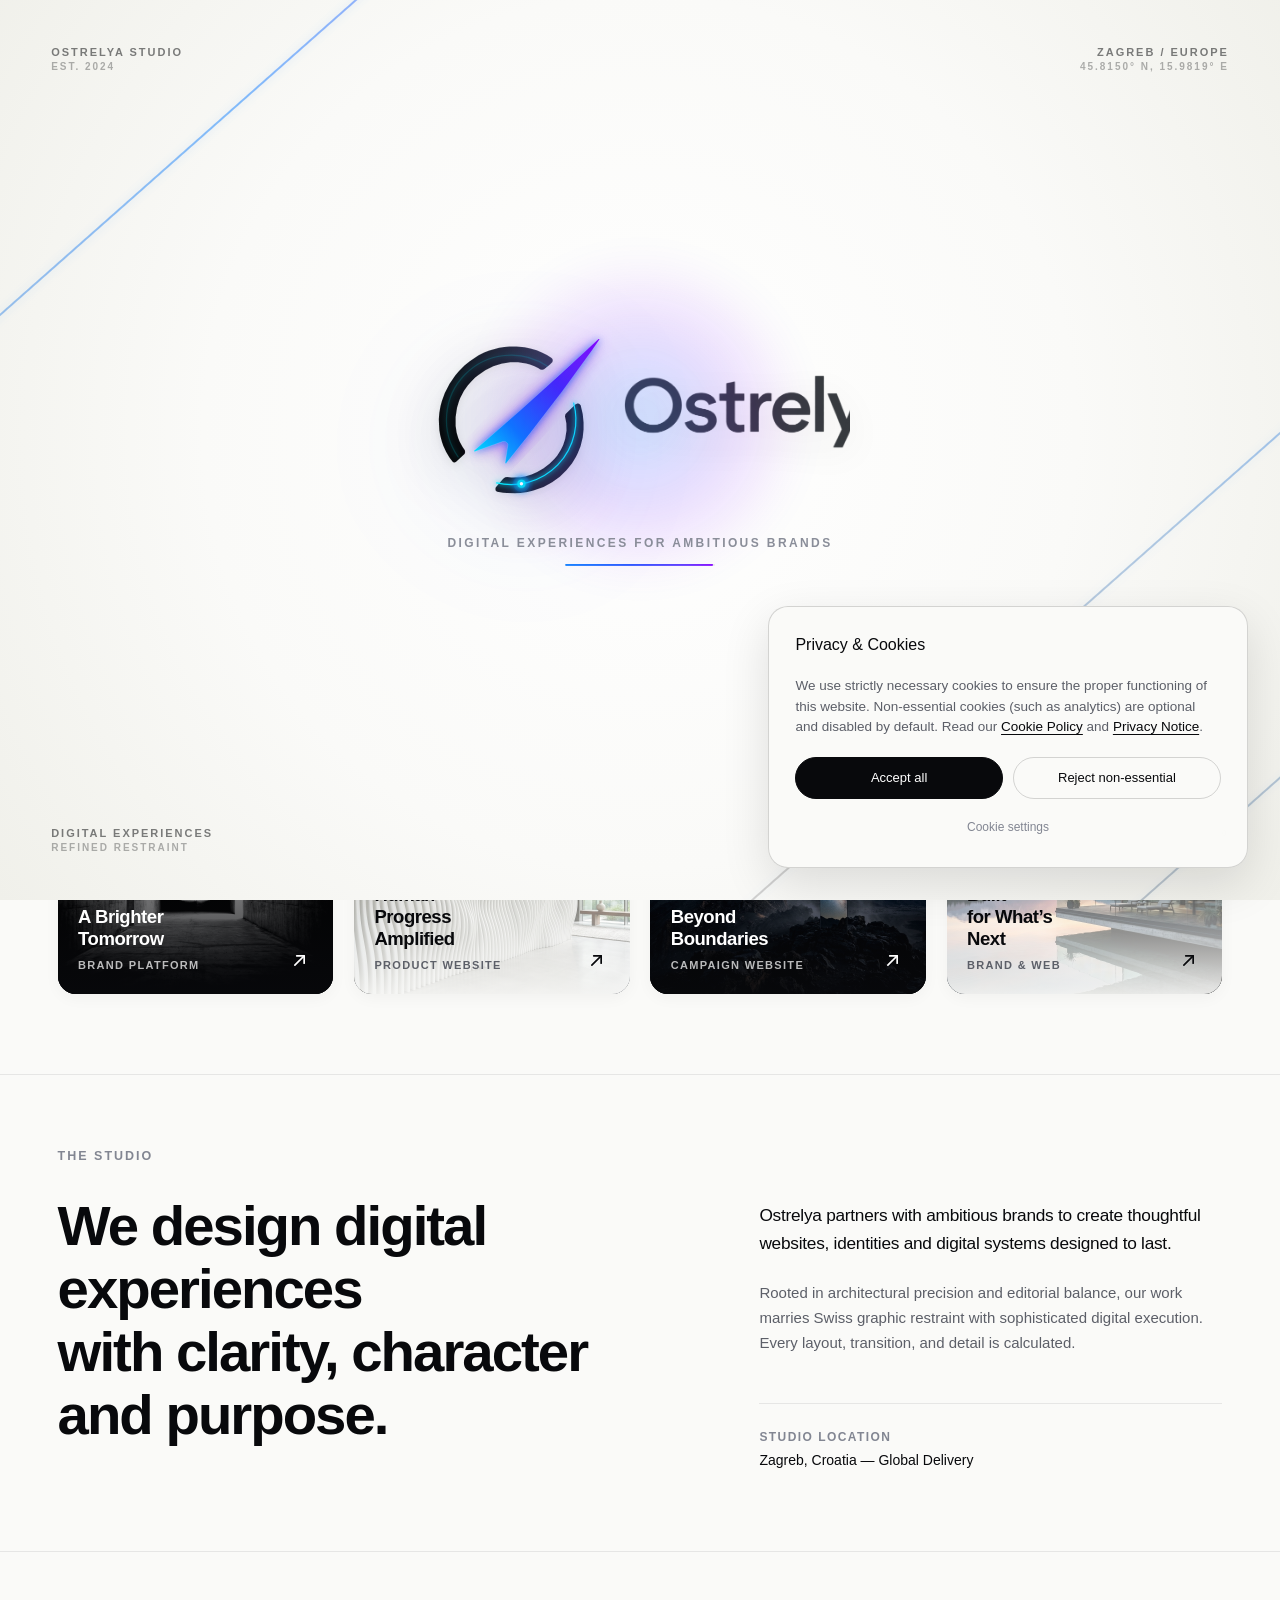
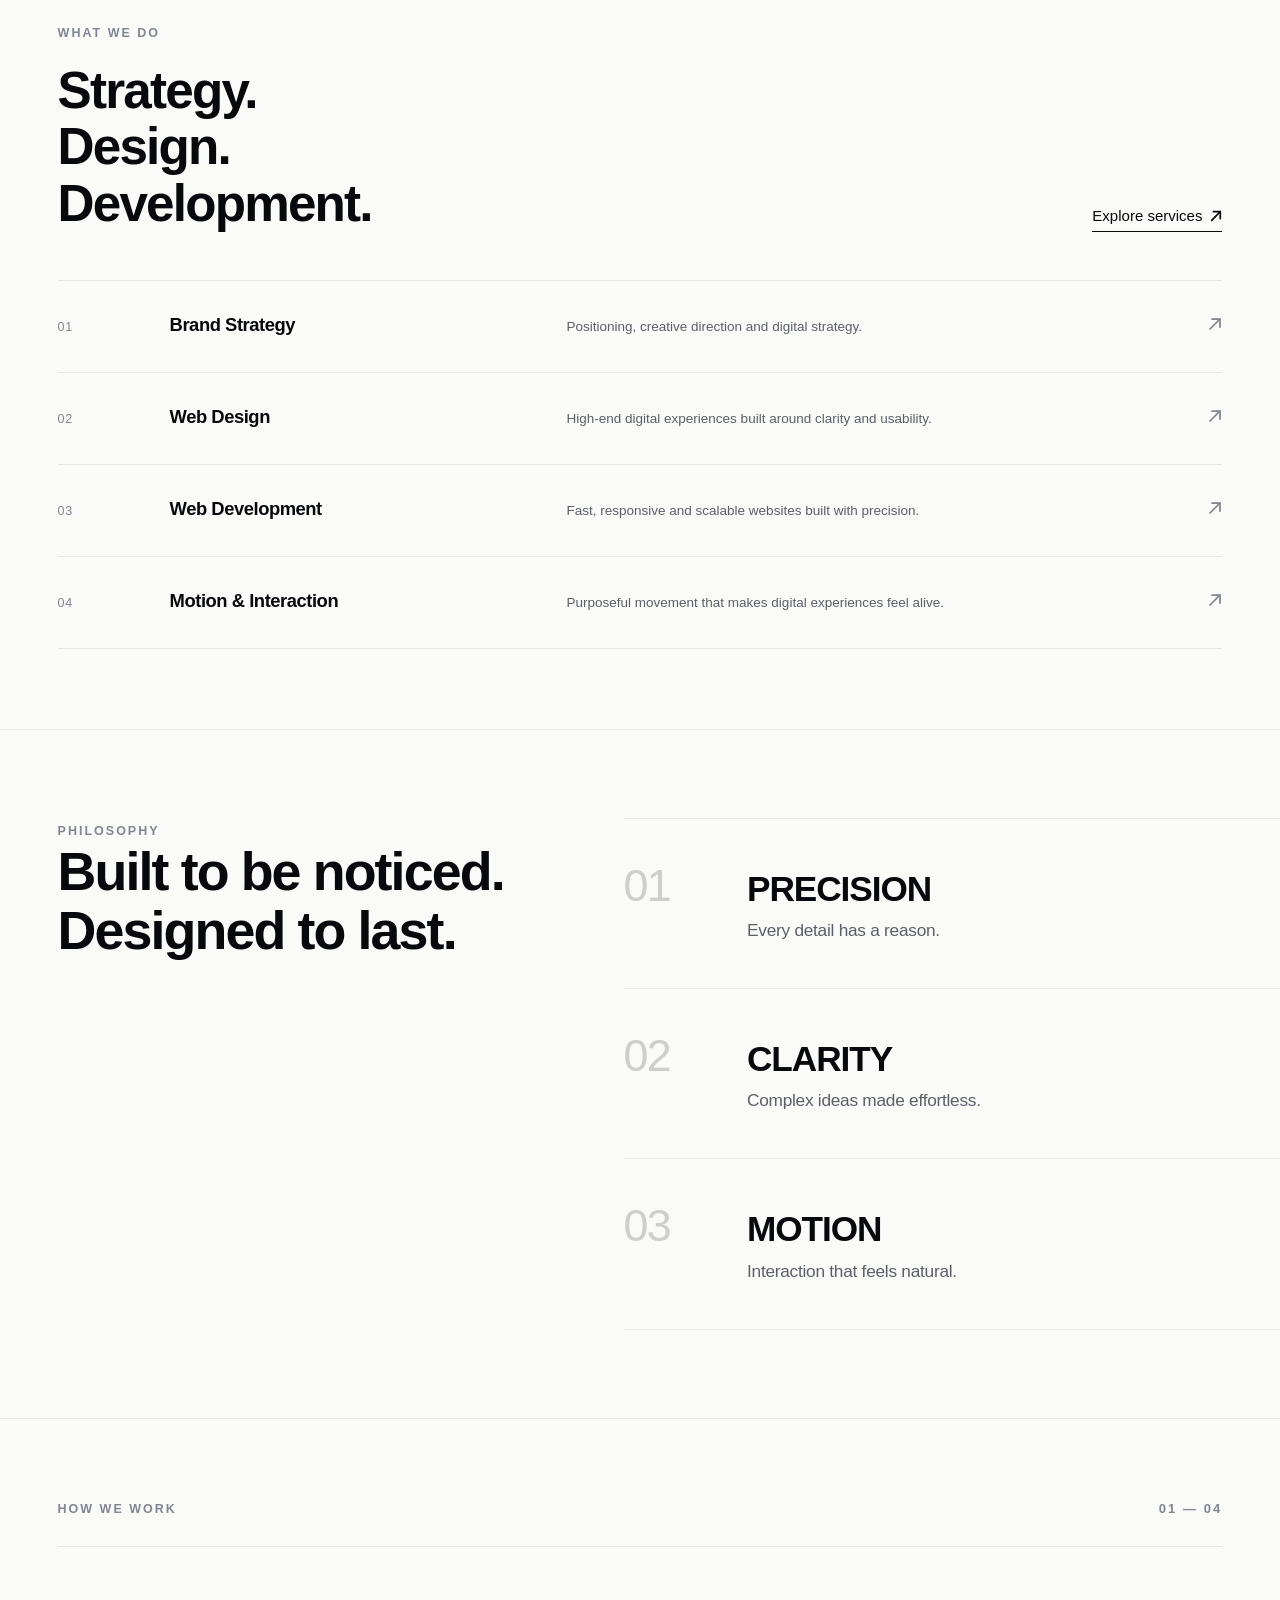
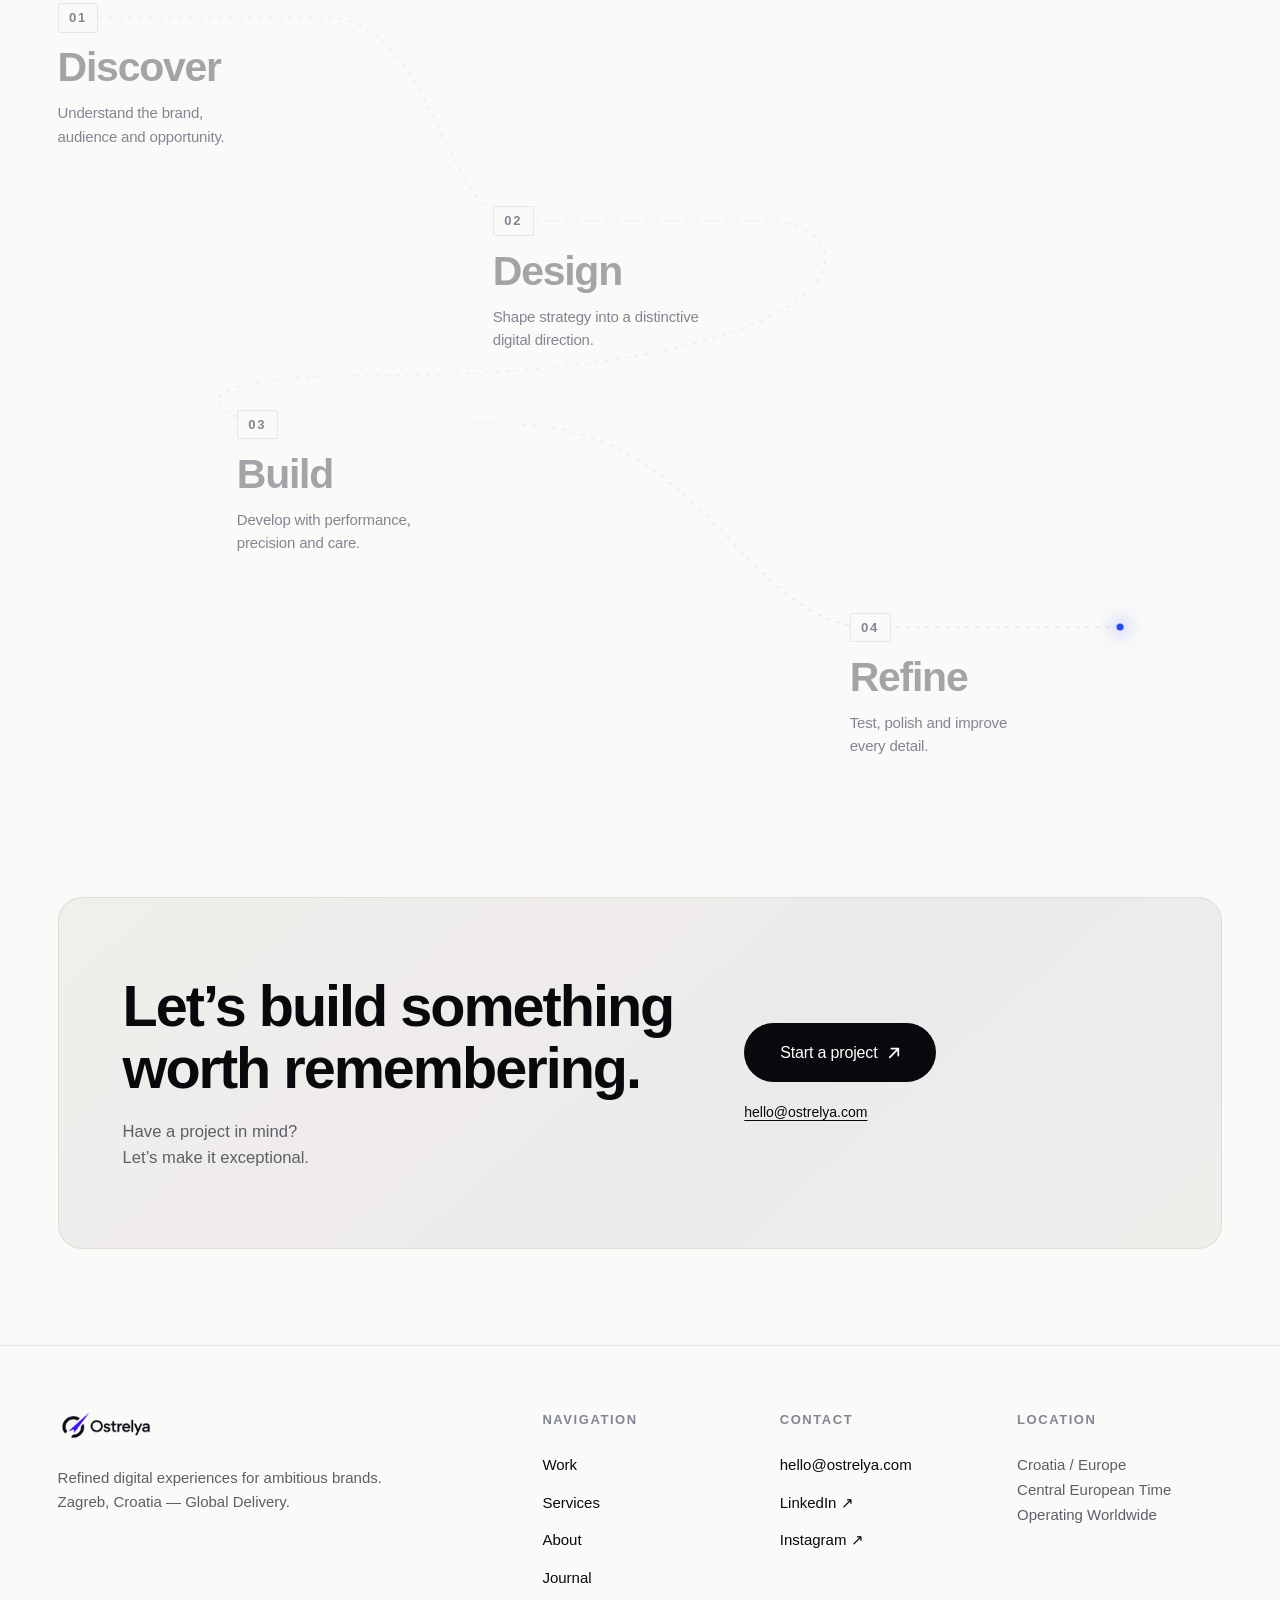
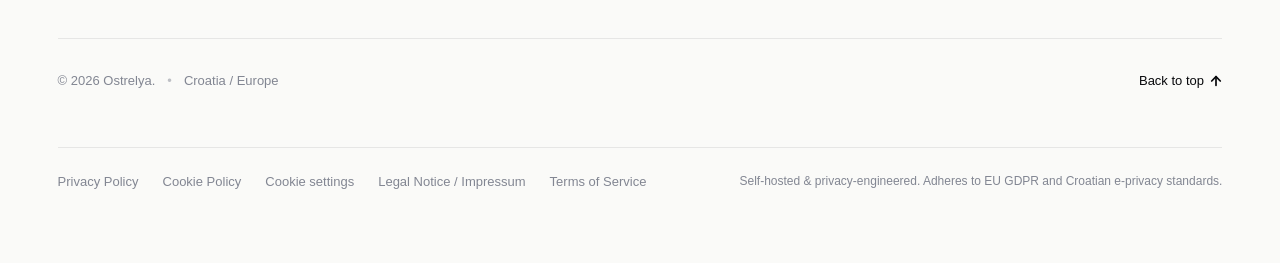
==== commit b47f2178: "fix: Remove unwanted inquiry form from contact section to restore minimal closing CTA" ====
--- a/index.html
+++ b/index.html
@@ -1055,103 +1055,6 @@
             </div>
           </div>
         </div>
-
-        <!-- Privacy-Engineered Project Inquiry Form -->
-        <div class="inquiry-form-card" id="inquiryFormWrap" aria-labelledby="inquiryHeading">
-          <div class="inquiry-form-header">
-            <div class="editorial-eyebrow" style="margin-bottom: 0.25rem;">
-              <span class="eyebrow-text">DIRECT INQUIRY</span>
-              <span class="eyebrow-rule" aria-hidden="true"></span>
-            </div>
-            <h3 class="inquiry-form-title" id="inquiryHeading">Initiate a conversation</h3>
-            <p class="inquiry-form-sub">
-              Share details about your upcoming launch, brand initiative, or digital product. We respect your data and adhere to strict European privacy practices.
-            </p>
-          </div>
-
-          <form class="inquiry-form" id="inquiryForm" novalidate>
-            <!-- Honeypot for spam mitigation without invasive 3rd-party CAPTCHA -->
-            <div style="position: absolute; left: -9999px; width: 1px; height: 1px; overflow: hidden;" aria-hidden="true">
-              <label for="formWebsite">Leave this field blank</label>
-              <input type="text" id="formWebsite" name="website" tabindex="-1" autocomplete="off" />
-              <input type="hidden" id="formTimestamp" name="timestamp" value="" />
-            </div>
-
-            <div class="form-grid-2">
-              <div class="form-group">
-                <label for="formName" class="form-label">
-                  Your Name <span class="label-req" aria-hidden="true">*</span>
-                </label>
-                <input type="text" id="formName" name="name" class="form-input" placeholder="e.g. Elena Varga" required autocomplete="name" aria-required="true" aria-describedby="formNameError" />
-                <span class="form-error" id="formNameError" role="alert" style="display: none; color: #9C1A1A; font-size: 0.75rem;"></span>
-              </div>
-
-              <div class="form-group">
-                <label for="formEmail" class="form-label">
-                  Work Email <span class="label-req" aria-hidden="true">*</span>
-                </label>
-                <input type="email" id="formEmail" name="email" class="form-input" placeholder="elena@company.com" required autocomplete="email" aria-required="true" aria-describedby="formEmailError" />
-                <span class="form-error" id="formEmailError" role="alert" style="display: none; color: #9C1A1A; font-size: 0.75rem;"></span>
-              </div>
-            </div>
-
-            <div class="form-grid-2">
-              <div class="form-group">
-                <label for="formCompany" class="form-label">
-                  Organization / Studio <span class="label-opt">(optional)</span>
-                </label>
-                <input type="text" id="formCompany" name="company" class="form-input" placeholder="e.g. Varga Design Studio" autocomplete="organization" />
-              </div>
-
-              <div class="form-group">
-                <label for="formService" class="form-label">
-                  Service Interest <span class="label-opt">(optional)</span>
-                </label>
-                <select id="formService" name="service" class="form-select">
-                  <option value="">Select an area of interest...</option>
-                  <option value="brand-strategy">Brand Strategy</option>
-                  <option value="web-design">Web Design</option>
-                  <option value="web-development">Web Development</option>
-                  <option value="motion-interaction">Motion &amp; Interaction</option>
-                  <option value="content-systems">Content Systems</option>
-                  <option value="ongoing-support">Ongoing Retained Support</option>
-                  <option value="full-scope">Full-Scope Digital Flagship</option>
-                </select>
-              </div>
-            </div>
-
-            <div class="form-group">
-              <label for="formMessage" class="form-label">
-                Project Overview <span class="label-req" aria-hidden="true">*</span>
-              </label>
-              <textarea id="formMessage" name="message" class="form-textarea" placeholder="Describe your objectives, scope, timeline, or any specific challenges..." required aria-required="true" aria-describedby="formMessageError"></textarea>
-              <span class="form-error" id="formMessageError" role="alert" style="display: none; color: #9C1A1A; font-size: 0.75rem;"></span>
-            </div>
-
-            <div class="form-checkbox-group">
-              <input type="checkbox" id="formConsentMarketing" name="consentMarketing" class="form-checkbox" />
-              <label for="formConsentMarketing" class="form-checkbox-text">
-                I agree to occasionally receive editorial updates and architectural insights from Ostrelya. (Optional, can be revoked at any time).
-              </label>
-            </div>
-
-            <p class="form-privacy-notice">
-              Data collected is processed solely to respond to your project request under GDPR Art. 6(1)(b)/(f). We never sell or share information with third parties. Learn more in our <a href="privacy.html">Privacy Notice</a>.
-            </p>
-
-            <div class="form-status" id="formStatus" role="status" aria-live="polite"></div>
-
-            <div>
-              <button type="submit" class="btn-primary" id="formSubmitBtn" style="padding: 0.9rem 2.25rem; font-size: 0.875rem;">
-                <span>Send project inquiry</span>
-                <svg class="icon-arrow" viewBox="0 0 14 14" width="12" height="12" fill="none" stroke="currentColor" stroke-width="2" stroke-linecap="round" stroke-linejoin="round" aria-hidden="true">
-                  <line x1="2" y1="12" x2="12" y2="2"></line>
-                  <polyline points="4 2 12 2 12 10"></polyline>
-                </svg>
-              </button>
-            </div>
-          </form>
-        </div>
       </div>
     </section>
 
@@ -1295,13 +1198,13 @@
             </div>
 
             <div class="service-modal-action-row">
-              <button type="button" class="btn-primary btn-inquire-project" data-service-target="brand-strategy" onclick="inquireProject('brand-strategy', '01')" style="padding: 0.85rem 1.85rem;">
+              <a href="mailto:hello@ostrelya.com?subject=Project%20Inquiry:%20Solarium%20Energy" class="btn-primary" style="padding: 0.85rem 1.85rem; text-decoration: none;">
                 <span>Inquire about a similar project</span>
                 <svg class="icon-arrow" viewBox="0 0 14 14" width="11" height="11" fill="none" stroke="currentColor" stroke-width="2" stroke-linecap="round" stroke-linejoin="round" aria-hidden="true">
                   <line x1="2" y1="12" x2="12" y2="2"></line>
                   <polyline points="4 2 12 2 12 10"></polyline>
                 </svg>
-              </button>
+              </a>
               <a href="mailto:hello@ostrelya.com?subject=Confidential%20Deck%20Request:%20Solarium%20Energy" class="footer-legal-link" style="font-size: 0.8125rem; text-decoration: underline;">
                 Request case study deck ↗
               </a>
@@ -1368,13 +1271,13 @@
             </div>
 
             <div class="service-modal-action-row">
-              <button type="button" class="btn-primary btn-inquire-project" data-service-target="web-development" onclick="inquireProject('web-development', '02')" style="padding: 0.85rem 1.85rem;">
+              <a href="mailto:hello@ostrelya.com?subject=Project%20Inquiry:%20Human%20Progress%20Amplified" class="btn-primary" style="padding: 0.85rem 1.85rem; text-decoration: none;">
                 <span>Inquire about a similar project</span>
                 <svg class="icon-arrow" viewBox="0 0 14 14" width="11" height="11" fill="none" stroke="currentColor" stroke-width="2" stroke-linecap="round" stroke-linejoin="round" aria-hidden="true">
                   <line x1="2" y1="12" x2="12" y2="2"></line>
                   <polyline points="4 2 12 2 12 10"></polyline>
                 </svg>
-              </button>
+              </a>
               <a href="mailto:hello@ostrelya.com?subject=Confidential%20Deck%20Request:%20Vanguard%20Diagnostics" class="footer-legal-link" style="font-size: 0.8125rem; text-decoration: underline;">
                 Request clinical case deck ↗
               </a>
@@ -1441,13 +1344,13 @@
             </div>
 
             <div class="service-modal-action-row">
-              <button type="button" class="btn-primary btn-inquire-project" data-service-target="motion-interaction" onclick="inquireProject('motion-interaction', '03')" style="padding: 0.85rem 1.85rem;">
+              <a href="mailto:hello@ostrelya.com?subject=Project%20Inquiry:%20Beyond%20Boundaries" class="btn-primary" style="padding: 0.85rem 1.85rem; text-decoration: none;">
                 <span>Inquire about a similar project</span>
                 <svg class="icon-arrow" viewBox="0 0 14 14" width="11" height="11" fill="none" stroke="currentColor" stroke-width="2" stroke-linecap="round" stroke-linejoin="round" aria-hidden="true">
                   <line x1="2" y1="12" x2="12" y2="2"></line>
                   <polyline points="4 2 12 2 12 10"></polyline>
                 </svg>
-              </button>
+              </a>
               <a href="mailto:hello@ostrelya.com?subject=Confidential%20Deck%20Request:%20Kronos%20Horology" class="footer-legal-link" style="font-size: 0.8125rem; text-decoration: underline;">
                 Request campaign deck ↗
               </a>
@@ -1514,13 +1417,13 @@
             </div>
 
             <div class="service-modal-action-row">
-              <button type="button" class="btn-primary btn-inquire-project" data-service-target="full-scope" onclick="inquireProject('full-scope', '04')" style="padding: 0.85rem 1.85rem;">
+              <a href="mailto:hello@ostrelya.com?subject=Project%20Inquiry:%20Orbit%20Capital" class="btn-primary" style="padding: 0.85rem 1.85rem; text-decoration: none;">
                 <span>Inquire about a similar project</span>
                 <svg class="icon-arrow" viewBox="0 0 14 14" width="11" height="11" fill="none" stroke="currentColor" stroke-width="2" stroke-linecap="round" stroke-linejoin="round" aria-hidden="true">
                   <line x1="2" y1="12" x2="12" y2="2"></line>
                   <polyline points="4 2 12 2 12 10"></polyline>
                 </svg>
-              </button>
+              </a>
               <a href="mailto:hello@ostrelya.com?subject=Confidential%20Deck%20Request:%20Orbit%20Capital" class="footer-legal-link" style="font-size: 0.8125rem; text-decoration: underline;">
                 Request venture deck ↗
               </a>
